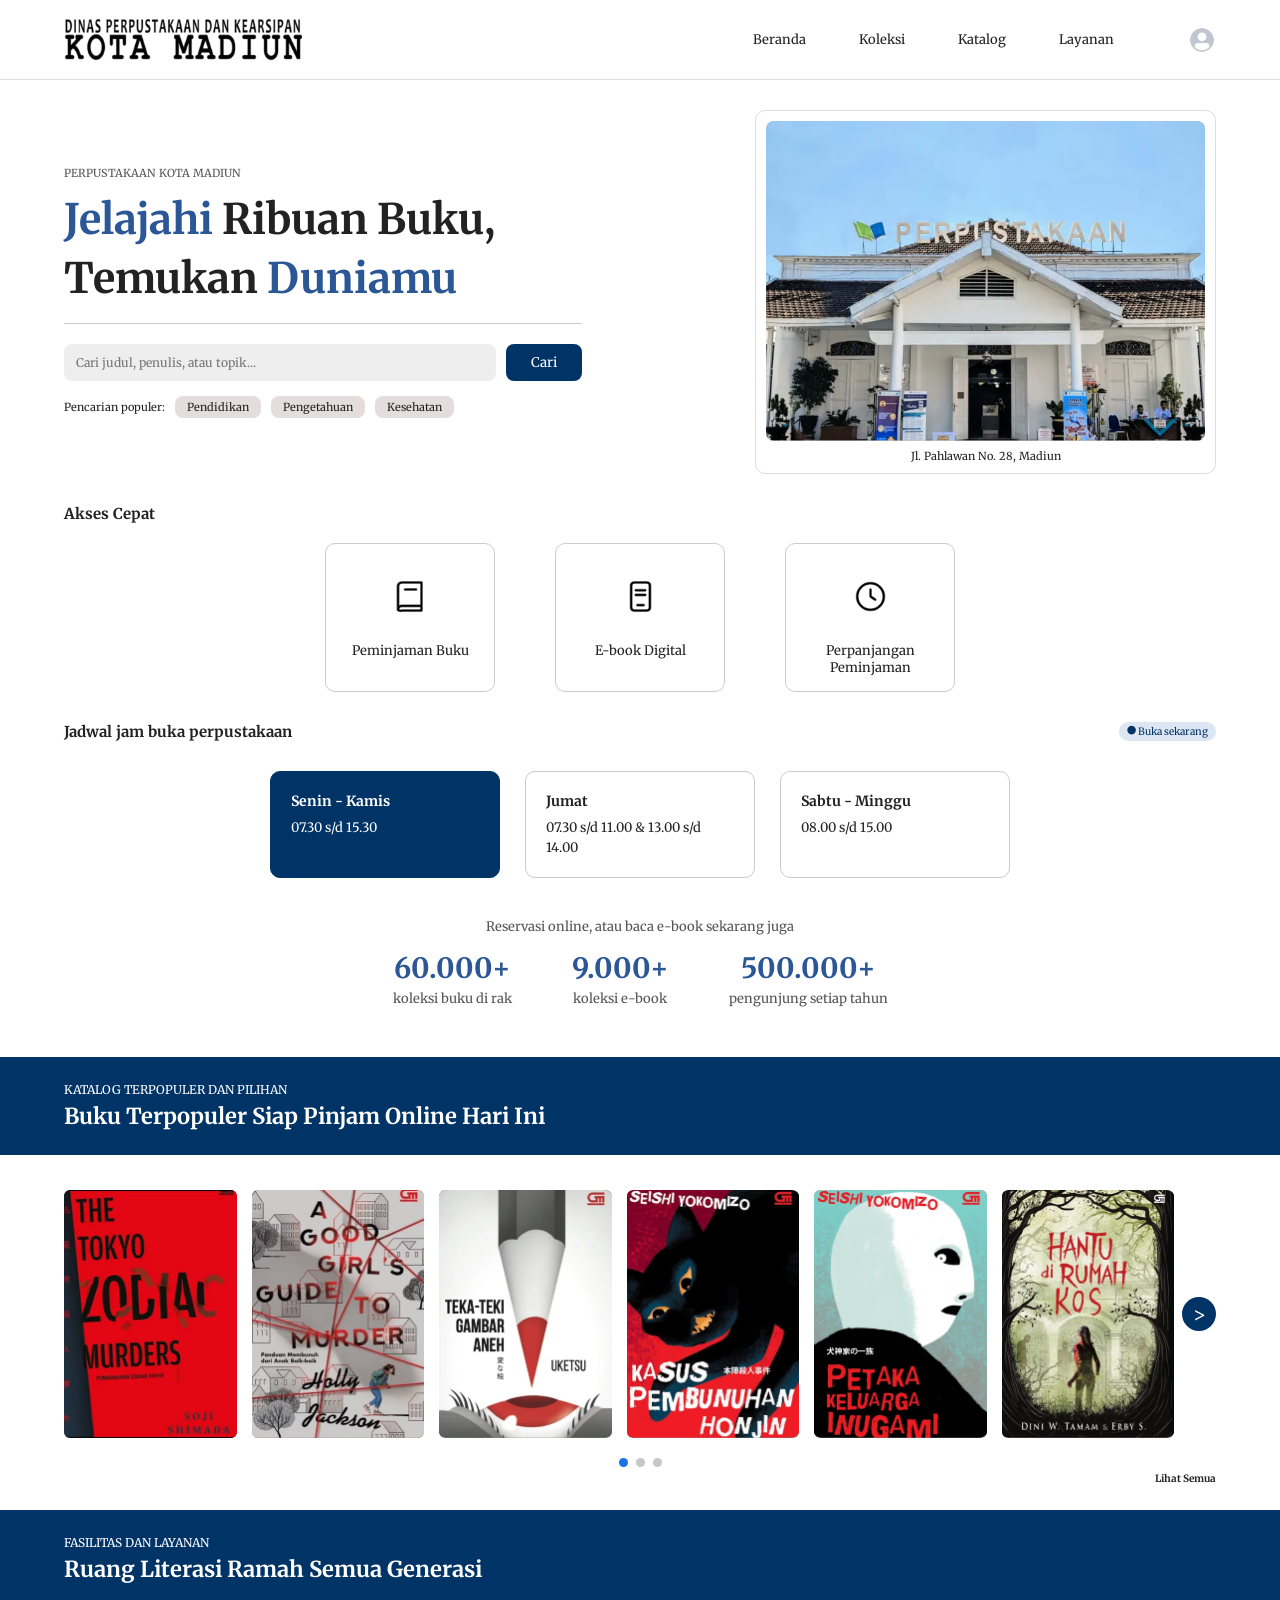
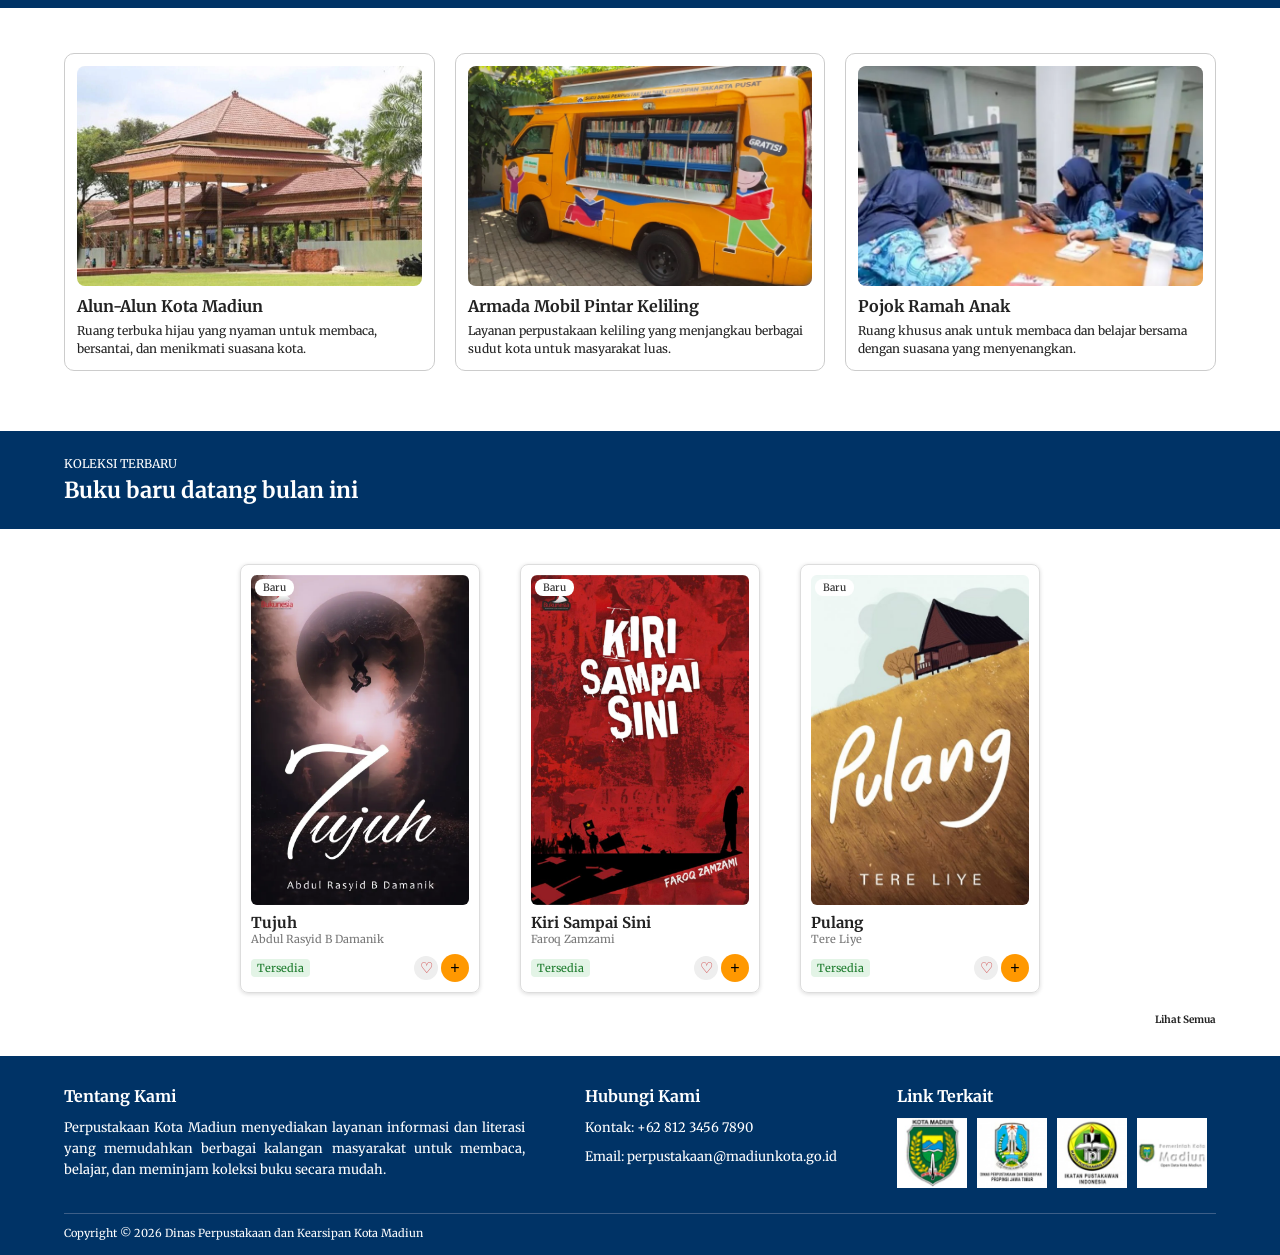
==== index.html @ a7ae64ee "besar besaran" ====
<!DOCTYPE html>
<html lang="id">
<head>
  <meta charset="UTF-8">
  <meta name="viewport" content="width=device-width, initial-scale=1.0">
  <title>Perpustakaan Kota Madiun</title>
  <link href="https://fonts.googleapis.com/css2?family=Merriweather:wght@400;700&display=swap" rel="stylesheet">
  <link rel="stylesheet" href="style.css">
  <script src="data-buku.js" defer></script>
  <script src="koleksi-store.js" defer></script>
  <script src="koleksi-ui.js" defer></script>
  <script src="beranda.js" defer></script>
</head>
<body>

  <!-- header -->
  <header class="header">
    <div class="header-isi">
      <!-- logo madiun -->
      <img src="image/logo.webp" alt="Logo Kota Madiun" class="logo">
       <!-- navigation -->
      <nav class="menu">
        <a href="#" aria-current="page">Beranda</a>
        <a href="koleksi.html">Koleksi</a>
        <a href="katalog.html">Katalog</a>
        <a href="#">Layanan</a>
      </nav>
      <a href="#" class="akun" aria-label="Profil pengguna" title="Profil pengguna">
        <img src="image/profil.webp" alt="Foto profil" class="foto-profil">
      </a>
    </div>
  </header>

  <!-- hero section -->
  <section class="hero">
    <div class="hero-kiri">
      <p class="label-kecil">PERPUSTAKAAN KOTA MADIUN</p>
      <h1>
        <span class="biru">Jelajahi</span> Ribuan Buku,<br>
        Temukan <span class="biru">Duniamu</span>
      </h1>
      <hr>

      <div class="kotak-cari">
        <input type="text" placeholder="Cari judul, penulis, atau topik...">
        <button>Cari</button>
      </div>

      <div class="populer">
        <span>Pencarian populer:</span>
        <a href="#">Pendidikan</a>
        <a href="#">Pengetahuan</a>
        <a href="#">Kesehatan</a>
      </div>
    </div>

    <div class="hero-kanan">
      <!-- foto gedung -->
      <img src="image/perpus.webp" alt="Gedung Perpustakaan">
      <p>Jl. Pahlawan No. 28, Madiun</p>
    </div>
  </section>

  <!-- menu akses cepat -->
  <section class="akses">
    <h2 class="judul-kiri">Akses Cepat</h2>
    <div class="akses-kartu">
      <a class="kartu-kecil" href="katalog.html">
        <img src="image/01-buku.webp" alt="Peminjaman Buku" class="ikon">
        <p>Peminjaman Buku</p>
      </a>
      <a class="kartu-kecil" href="katalog.html?jenis=ebook#daftar-katalog">
        <img src="image/34-ebook.webp" alt="" class="ikon">
        <p>E-book Digital</p>
      </a>
      <a class="kartu-kecil" href="perpanjangan.html">
        <img src="image/09-jam.webp" alt="" class="ikon">
        <p>Perpanjangan Peminjaman</p>
      </a>
    </div>
  </section>

  <!-- jadwal perpus -->
  <section class="jadwal">
    <div class="judul-jadwal-utama">
      <h2 class="judul-kiri">Jadwal jam buka perpustakaan</h2>
      <span class="badge-buka">● Buka sekarang</span>
    </div>

    <div class="jadwal-kartu">
      <div class="kotak-jadwal biru-tua">
        <h4>Senin - Kamis</h4>
        <p>07.30 s/d 15.30</p>
      </div>

      <div class="kotak-jadwal">
        <h4>Jumat</h4>
        <p>07.30 s/d 11.00 &amp; 13.00 s/d 14.00</p>
      </div>

      <div class="kotak-jadwal">
        <h4>Sabtu - Minggu</h4>
        <p>08.00 s/d 15.00</p>
      </div>
    </div>

    <p class="reservasi">Reservasi online, atau baca e-book sekarang juga</p>

    <div class="statistik">
      <div>
        <h3>60.000+</h3>
        <p>koleksi buku di rak</p>
      </div>
      <div>
        <h3>9.000+</h3>
        <p>koleksi e-book</p>
      </div>
      <div>
        <h3>500.000+</h3>
        <p>pengunjung setiap tahun</p>
      </div>
    </div>
  </section>

  <!-- buku populer -->
  <div class="pita">
    <small>KATALOG TERPOPULER DAN PILIHAN</small>
    <h2>Buku Terpopuler Siap Pinjam Online Hari Ini</h2>
  </div>

  <section class="populer-buku">
    <div class="carousel-populer">
      <div class="jendela-populer">
        <div class="jalur-populer" id="jalur-populer">
          <div class="halaman-populer">
            <a class="sampul-populer tautan-detail-buku" href="detail-buku.html?id=tokyo-zodiac" aria-label="Buka detail The Tokyo Zodiac Murders">
              <img src="image/cover1.webp" alt="Sampul The Tokyo Zodiac Murders">
              <span class="buka-buku">Buka</span>
            </a>
            <a class="sampul-populer tautan-detail-buku" href="detail-buku.html?id=good-girl-murder" aria-label="Buka detail A Good Girl's Guide to Murder">
              <img src="image/cover2.webp" alt="Sampul A Good Girl's Guide to Murder">
              <span class="buka-buku">Buka</span>
            </a>
            <a class="sampul-populer tautan-detail-buku" href="detail-buku.html?id=teka-teki-gambar-aneh" aria-label="Buka detail Teka-Teki Gambar Aneh">
              <img src="image/cover3.webp" alt="Sampul Teka-Teki Gambar Aneh">
              <span class="buka-buku">Buka</span>
            </a>
            <a class="sampul-populer tautan-detail-buku" href="detail-buku.html?id=kasus-honjin" aria-label="Buka detail Kasus Pembunuhan Honjin">
              <img src="image/cover4.webp" alt="Sampul Kasus Pembunuhan Honjin">
              <span class="buka-buku">Buka</span>
            </a>
            <a class="sampul-populer tautan-detail-buku" href="detail-buku.html?id=petaka-inugami" aria-label="Buka detail Petaka Keluarga Inugami">
              <img src="image/cover5.webp" alt="Sampul Petaka Keluarga Inugami">
              <span class="buka-buku">Buka</span>
            </a>
            <a class="sampul-populer tautan-detail-buku" href="detail-buku.html?id=hantu-rumah-kos" aria-label="Buka detail Hantu di Rumah Kos">
              <img src="image/cover6.webp" alt="Sampul Hantu di Rumah Kos">
              <span class="buka-buku">Buka</span>
            </a>
          </div>
        </div>
      </div>
      <button class="panah-populer" id="panah-populer" type="button" aria-label="Halaman buku populer berikutnya">&gt;</button>
    </div>

    <div class="indikator-populer" id="indikator-populer" role="group" aria-label="Halaman buku populer"></div>

    <a href="katalog.html" class="lihat-semua">Lihat Semua</a>
  </section>

  <!-- ruang fasilitas -->
  <div class="pita">
    <small>FASILITAS DAN LAYANAN</small>
    <h2>Ruang Literasi Ramah Semua Generasi</h2>
  </div>

  <section class="fasilitas">
    <div class="kartu-fasilitas">
      <img src="image/fasilitas1.webp" alt="Fasilitas 1">
      <h4>Alun-Alun Kota Madiun</h4>
      <p>Ruang terbuka hijau yang nyaman untuk membaca, bersantai, dan menikmati suasana kota.</p>
    </div>

    <div class="kartu-fasilitas">
      <img src="image/fasilitas2.webp" alt="Fasilitas 2">
      <h4>Armada Mobil Pintar Keliling</h4>
      <p>Layanan perpustakaan keliling yang menjangkau berbagai sudut kota untuk masyarakat luas.</p>
    </div>

    <div class="kartu-fasilitas">
      <img src="image/fasilitas3.webp" alt="Fasilitas 3">
      <h4>Pojok Ramah Anak</h4>
      <p>Ruang khusus anak untuk membaca dan belajar bersama dengan suasana yang menyenangkan.</p>
    </div>
  </section>

  <!-- buku baru -->
  <div class="pita">
    <small>KOLEKSI TERBARU</small>
    <h2>Buku baru datang bulan ini</h2>
  </div>

  <section class="buku-baru">
    <div class="kartu-buku" data-book-id="tujuh">
      <span class="badge-baru">Baru</span>
      <a class="tautan-detail-buku" href="detail-buku.html?id=tujuh">
        <img src="image/baru1.webp" alt="Sampul Tujuh">
        <h4>Tujuh</h4>
      </a>
      <p class="penulis">Abdul Rasyid B Damanik</p>
      <div class="bawah-kartu">
        <span class="status">Tersedia</span>
        <div>
          <button class="tombol-bulat aksi-favorit" type="button" data-aksi-favorit aria-label="Tambahkan Tujuh ke favorit" aria-pressed="false">♡</button>
          <button class="tombol-bulat oranye aksi-simpan" type="button" data-aksi-simpan aria-label="Simpan Tujuh ke koleksi">+</button>
        </div>
      </div>
    </div>

    <div class="kartu-buku" data-book-id="kiri-sampai-sini">
      <span class="badge-baru">Baru</span>
      <a class="tautan-detail-buku" href="detail-buku.html?id=kiri-sampai-sini">
        <img src="image/baru3.webp" alt="Sampul Kiri Sampai Sini">
        <h4>Kiri Sampai Sini</h4>
      </a>
      <p class="penulis">Faroq Zamzami</p>
      <div class="bawah-kartu">
        <span class="status">Tersedia</span>
        <div>
          <button class="tombol-bulat aksi-favorit" type="button" data-aksi-favorit aria-label="Tambahkan Kiri Sampai Sini ke favorit" aria-pressed="false">♡</button>
          <button class="tombol-bulat oranye aksi-simpan" type="button" data-aksi-simpan aria-label="Simpan Kiri Sampai Sini ke koleksi">+</button>
        </div>
      </div>
    </div>

    <div class="kartu-buku" data-book-id="pulang">
      <span class="badge-baru">Baru</span>
      <a class="tautan-detail-buku" href="detail-buku.html?id=pulang">
        <img src="image/baru2.webp" alt="Sampul Pulang">
        <h4>Pulang</h4>
      </a>
      <p class="penulis">Tere Liye</p>
      <div class="bawah-kartu">
        <span class="status">Tersedia</span>
        <div>
          <button class="tombol-bulat aksi-favorit" type="button" data-aksi-favorit aria-label="Tambahkan Pulang ke favorit" aria-pressed="false">♡</button>
          <button class="tombol-bulat oranye aksi-simpan" type="button" data-aksi-simpan aria-label="Simpan Pulang ke koleksi">+</button>
        </div>
      </div>
    </div>
  </section>

  <a href="#" class="lihat-semua kanan">Lihat Semua</a>

  <!-- footer -->
  <footer class="footer">
    <div class="footer-isi">
      <div class="footer-kolom lebar">
        <h4>Tentang Kami</h4>
        <p>Perpustakaan Kota Madiun menyediakan layanan informasi dan literasi yang memudahkan berbagai kalangan masyarakat untuk membaca, belajar, dan meminjam koleksi buku secara mudah.</p>
      </div>

      <div class="footer-kolom">
        <h4>Hubungi Kami</h4>
        <p>Kontak: +62 812 3456 7890</p>
        <p>Email: perpustakaan@madiunkota.go.id</p>
      </div>

      <div class="footer-kolom">
        <h4>Link Terkait</h4>
         <!-- gambar link -->
        <div class="logo-footer">
          <a href="https://www.madiunkota.go.id/" target="_blank" rel="noopener" title="Link 1">
            <img src="image/link1.webp" alt="Link 1">
          </a>
          <a href="https://disperpusip.jatimprov.go.id/" target="_blank" rel="noopener" title="Link 2">
            <img src="image/link2.webp" alt="Link 2">
          </a>
          <a href="https://perpusnas.go.id/berita/ikatan-pustakawan-indonesia-didorong-memiliki-peran-dalam-pengembangan-perpustakaan" target="_blank" rel="noopener" title="Link 3">
            <img src="image/link3.webp" alt="Link 3">
          </a>
          <a href="https://www.madiunkota.go.id/" target="_blank" rel="noopener" title="Link 4">
            <img src="image/link4.webp" alt="Link 4">
          </a>
        </div>
      </div>
    </div>

    <p class="copyright">Copyright © 2026 Dinas Perpustakaan dan Kearsipan Kota Madiun</p>
  </footer>

</body>
</html>
---- style.css ----
/* Reset dan gaya global */
* {
  margin: 0;
  padding: 0;
  box-sizing: border-box;
}

body {
  font-family: 'Merriweather', serif;
  background-color: #ffffff;
  color: #222222;
  font-size: 14px;
}

a {
  text-decoration: none;
  color: inherit;
}

img {
  display: block;
}

.biru {
  color: #2b5797;
}

/* Header dan navigasi */
.header {
  border-bottom: 1px solid #dddddd;
  padding: 15px 0;
}

.header-isi {
  width: 90%;
  max-width: 1200px;
  margin: 0 auto;
  display: flex;
  align-items: center;
}

.logo {
  height: 45px;
  flex-shrink: 0;
}

.menu {
  display: flex;
  gap: 25px;
  align-items: center;
  margin-left: auto;
  padding: 10px 24px 10px 40px;
}

.menu a {
  padding: 6px 14px;
  border-radius: 20px;
  font-size: 13px;
  transition: background-color 180ms ease, color 180ms ease;
}

.menu a:hover,
.menu a:focus-visible {
  background-color: #e8efff;
  color: #0b0b8c;
  outline: none;
}

.akun {
  width: 28px;
  height: 28px;
  margin-left: 36px;
  display: grid;
  place-items: center;
  color: #bdbdbd;
  border-radius: 50%;
  transition: color 180ms ease, background-color 180ms ease;
}

.foto-profil {
  width: 24px;
  height: 24px;
  border-radius: 50%;
}

.akun:hover,
.akun:focus-visible {
  color: #0b0b8c;
  background-color: #e8efff;
  outline: none;
}

/* Header responsif */
@media (max-width: 900px) {
  .header-isi {
    flex-wrap: wrap;
    row-gap: 12px;
  }

  .logo {
    height: 38px;
  }

  .menu {
    order: 1;
    width: 100%;
    justify-content: center;
    gap: 6px;
    margin-left: 0;
    padding: 10px 0 0;
    border-left: 0;
    border-top: 1px solid #d5e8ff;
  }

  .menu a {
    padding: 6px 10px;
  }

  .akun {
    margin-left: auto;
  }
}

/* Hero dan pencarian */
.hero {
  width: 90%;
  max-width: 1200px;
  margin: 30px auto;
  display: flex;
  justify-content: space-between;
  align-items: center;
}

.hero-kiri {
  width: 45%;
}

.label-kecil {
  font-size: 11px;
  color: #555555;
  margin-bottom: 10px;
}

.hero-kiri h1 {
  font-size: 42px;
  line-height: 1.4;
  margin-bottom: 15px;
}

.hero-kiri hr {
  border: none;
  border-top: 1px solid #cccccc;
  margin-bottom: 20px;
}

/* Form pencarian */
.kotak-cari {
  display: flex;
  gap: 10px;
  margin-bottom: 15px;
}

.kotak-cari input {
  flex: 1;
  padding: 10px 12px;
  border: none;
  background-color: #eeeeee;
  border-radius: 8px;
  font-family: 'Merriweather', serif;
  font-size: 12px;
}

.kotak-cari button {
  padding: 10px 25px;
  background-color: #003366;
  color: white;
  border: none;
  border-radius: 8px;
  cursor: pointer;
  font-family: 'Merriweather', serif;
  transition: background-color 180ms ease, transform 180ms ease, box-shadow 180ms ease;
}

.kotak-cari button:hover,
.kotak-cari button:focus-visible {
  background-color: #2b5797;
  box-shadow: 0 4px 10px rgba(0, 51, 102, 0.25);
  transform: translateY(-2px);
}

.kotak-cari button:focus-visible {
  outline: 2px solid #2b5797;
  outline-offset: 2px;
}

/* Tautan pencarian populer */
.populer {
  font-size: 11px;
  display: flex;
  gap: 10px;
  align-items: center;
}

.populer a {
  background-color: #e3dddd;
  padding: 4px 12px;
  border-radius: 8px;
}

.hero-kanan {
  width: 40%;
  border: 1px solid #dddddd;
  border-radius: 10px;
  padding: 10px;
  text-align: center;
}

.hero-kanan img {
  width: 100%;
  height: 320px;
  object-fit: cover;
  border-radius: 8px;
  background-color: #cccccc;
}

.hero-kanan p {
  font-size: 11px;
  margin-top: 8px;
}

/* Akses cepat */
.akses {
  width: 90%;
  max-width: 1200px;
  margin: 0 auto 30px;
}

.judul-kiri {
  font-size: 15px;
  margin-bottom: 20px;
}

.akses-kartu {
  display: flex;
  justify-content: center;
  gap: 60px;
}

.kartu-kecil {
  position: relative;
  width: 170px;
  min-height: 130px;
  border: 1px solid #cccccc;
  border-radius: 10px;
  text-align: center;
  padding: 15px 10px;
  transition: background-color 180ms ease, color 180ms ease, transform 180ms ease, box-shadow 180ms ease;
}

a.kartu-kecil {
  display: block;
  color: inherit;
  text-decoration: none;
}

.kartu-kecil:hover {
  z-index: 1;
  background-color: #003366;
  color: #ffffff;
  transform: scale(1.04);
  box-shadow: 0 8px 18px rgba(0, 51, 102, 0.22);
}

.kartu-kecil:focus-visible {
  outline: 2px solid #2b5797;
  outline-offset: 3px;
}

.kartu-kecil:hover img {
  filter: brightness(0) invert(1);
}

.kartu-kecil .ikon {
  margin-bottom: 8px;
}

.kartu-kecil img {
  width: 75px;
  height: px;
  object-fit: contain;
  margin: 0 auto;
}

.kartu-kecil p {
  font-size: 13px;
}

/* Jadwal dan statistik */
.jadwal {
  width: 90%;
  max-width: 1200px;
  margin: 0 auto 50px;
}

.jadwal-kartu {
  display: flex;
  justify-content: center;
  gap: 25px;
  margin-top: 30px;
}

.kotak-jadwal {
  width: 230px;
  border: 1px solid #cccccc;
  border-radius: 10px;
  padding: 20px;
}

.kotak-jadwal h4 {
  font-size: 14px;
  margin-bottom: 8px;
}

.kotak-jadwal p {
  font-size: 13px;
  line-height: 1.5;
}

.kotak-jadwal.biru-tua {
  background-color: #003366;
  color: white;
  border-color: #003366;
}

.judul-jadwal-utama {
  display: flex;
  align-items: center;
  gap: 6px;
  margin-bottom: 8px;
}

.judul-jadwal-utama .judul-kiri {
  flex: 1 1 auto;
  margin-bottom: 0;
}

.judul-jadwal-utama .badge-buka {
  flex: 0 0 auto;
}

.badge-buka {
  background-color: #dde6f3;
  color: #003366;
  font-size: 10px;
  padding: 3px 8px;
  border-radius: 10px;
}

.reservasi {
  text-align: center;
  color: #555555;
  margin-top: 40px;
  margin-bottom: 15px;
  font-size: 13px;
}

.statistik {
  display: flex;
  justify-content: center;
  gap: 60px;
  text-align: center;
}

.statistik h3 {
  color: #2b5797;
  font-size: 28px;
}

.statistik p {
  font-size: 13px;
  color: #555555;
  margin-top: 4px;
}

/* Pita judul section */
.pita {
  background-color: #003366;
  color: white;
  padding: 25px 0 25px 5%;
}

.pita small {
  font-size: 12px;
  display: block;
  margin-bottom: 5px;
}

.pita h2 {
  font-size: 22px;
}

/* Buku terpopuler */
.populer-buku {
  width: 90%;
  max-width: 1200px;
  margin: 0 auto;
  padding: 35px 0 25px;
}

.baris-buku {
  display: flex;
  justify-content: center;
  align-items: center;
  gap: 15px;
}

.sampul-populer {
  position: relative;
  display: block;
  flex: 0 0 160px;
  width: 160px;
  aspect-ratio: 160 / 230;
  overflow: hidden;
  border-radius: 6px;
  background-color: #999999;
  transition: transform 180ms ease, box-shadow 180ms ease;
}

.sampul-populer img {
  width: 100%;
  height: 100%;
  object-fit: cover;
  background-color: #999999;
}

.sampul-populer::after {
  position: absolute;
  inset: 0;
  background-color: rgba(0, 51, 102, 0.58);
  content: "";
  opacity: 0;
  transition: opacity 180ms ease;
}

.buka-buku {
  position: absolute;
  top: 50%;
  left: 50%;
  z-index: 1;
  color: #ffffff;
  background-color: rgba(0, 51, 102, 0.92);
  font-size: 13px;
  font-weight: bold;
  opacity: 0;
  padding: 7px 12px;
  pointer-events: none;
  border-radius: 20px;
  transform: translate(-50%, -50%);
  transition: opacity 180ms ease;
}

.sampul-populer:hover {
  z-index: 1;
  box-shadow: 0 10px 24px rgba(0, 0, 0, 0.3);
  transform: translateY(-4px);
}

.sampul-populer:focus-visible,
.tautan-detail-buku:focus-visible {
  outline: 2px solid #2b5797;
  outline-offset: 3px;
}

.tautan-detail-buku {
  display: block;
  color: inherit;
  text-decoration: none;
}

.sampul-populer:hover::after,
.sampul-populer:hover .buka-buku {
  opacity: 1;
}

.panah {
  font-size: 24px;
  margin-left: 10px;
}

.titik {
  display: flex;
  justify-content: center;
  gap: 8px;
  margin-top: 20px;
}

.titik span {
  width: 8px;
  height: 8px;
  border-radius: 50%;
  background-color: #cccccc;
}

.titik span.aktif {
  background-color: #1a73e8;
}

.lihat-semua {
  display: block;
  text-align: right;
  font-size: 10px;
  font-weight: bold;
  margin-top: 5px;
  margin-right: 0;
}

.lihat-semua.kanan {
  width: 90%;
  max-width: 1200px;
  margin: 0 auto 30px;
  padding-right: 0;
}

/* Fasilitas */
.fasilitas {
  width: 90%;
  max-width: 1200px;
  margin: 0 auto;
  padding: 45px 0 60px;
  display: flex;
  justify-content: center;
  gap: 20px;
}

.kartu-fasilitas {
  flex: 1;
  max-width: 450px;
  border: 1px solid #cccccc;
  border-radius: 10px;
  padding: 12px;
}

.kartu-fasilitas img {
  width: 100%;
  height: 220px;
  object-fit: cover;
  border-radius: 8px;
  background-color: #cccccc;
  margin-bottom: 10px;
}

.kartu-fasilitas h4 {
  font-size: 16px;
  margin-bottom: 6px;
}

.kartu-fasilitas p {
  font-size: 12px;
  line-height: 1.5;
}

/* Buku terbaru */
.buku-baru {
  width: 90%;
  max-width: 1200px;
  margin: 0 auto;
  padding: 35px 0 20px;
  display: flex;
  justify-content: center;
  gap: 40px;
}

.kartu-buku {
  position: relative;
  width: 240px;
  border: 1px solid #dddddd;
  border-radius: 8px;
  padding: 10px;
  box-shadow: 0 1px 4px rgba(0, 0, 0, 0.15);
}

.badge-baru {
  position: absolute;
  top: 14px;
  left: 14px;
  background-color: white;
  font-size: 10px;
  padding: 2px 8px;
  border-radius: 8px;
  z-index: 1;
}

.kartu-buku img {
  width: 100%;
  height: 330px;
  object-fit: cover;
  border-radius: 6px;
  background-color: #999999;
  margin-bottom: 8px;
}

.kartu-buku h4 {
  font-size: 15px;
}

.penulis {
  font-size: 11px;
  color: #777777;
  margin-bottom: 8px;
}

.bawah-kartu {
  display: flex;
  justify-content: space-between;
  align-items: center;
}

.status {
  font-size: 11px;
  color: #1b7a2b;
  background-color: #e3f4e6;
  padding: 2px 6px;
  border-radius: 4px;
}

.tombol-bulat {
  width: 24px;
  height: 24px;
  border-radius: 50%;
  border: none;
  background-color: #eeeeee;
  color: #cc3333;
  cursor: pointer;
  font-size: 11px;
}

.tombol-bulat.oranye {
  background-color: #ff9800;
  color: black;
  font-size: 16px;
  width: 28px;
  height: 28px;
}

/* Footer */
.footer {
  background-color: #003366;
  color: white;
  padding: 30px 0 15px;
}

.footer-isi {
  width: 90%;
  max-width: 1200px;
  margin: 0 auto;
  display: flex;
  gap: 60px;
}

.footer-kolom h4 {
  font-size: 16px;
  margin-bottom: 12px;
}

.footer-kolom p {
  font-size: 13px;
  line-height: 1.6;
  margin-bottom: 8px;
}

.footer-kolom.lebar {
  width: 40%;
  text-align: justify;
}

.logo-footer {
  display: flex;
  gap: 10px;
}

.logo-footer img {
  width: 70px;
  height: 70px;
  background-color: white;
  object-fit: contain;
}

.copyright {
  width: 90%;
  max-width: 1200px;
  margin: 25px auto 0;
  padding-top: 12px;
  border-top: 1px solid #3d5f88;
  font-size: 11px;
}

/* Tata letak tablet */
@media (max-width: 900px) {
  .hero-kiri h1 {
    font-size: 34px;
  }

  .akses-kartu {
    gap: 20px;
  }

  .jadwal-kartu,
  .statistik {
    gap: 16px;
  }

  .baris-buku {
    gap: 12px;
    justify-content: flex-start;
    overflow-x: auto;
  }

  .sampul-populer {
    flex: 0 0 clamp(100px, 15vw, 140px);
    width: clamp(100px, 15vw, 140px);
    aspect-ratio: 160 / 230;
  }

  .fasilitas {
    gap: 14px;
  }

  .buku-baru {
    gap: 20px;
  }

  .footer-isi {
    gap: 30px;
    flex-wrap: wrap;
  }

  .footer-kolom {
    min-width: 0;
    flex: 1 1 220px;
  }

  .footer-kolom.lebar {
    width: auto;
    flex-basis: 100%;
  }

  .footer-kolom p {
    overflow-wrap: anywhere;
  }

  .logo-footer {
    flex-wrap: wrap;
  }
}

/* Geser carousel buku */
@media (max-width: 1100px) {
  .baris-buku {
    justify-content: flex-start;
    overflow-x: auto;
  }

  .sampul-populer {
    flex: 0 0 clamp(100px, 13vw, 140px);
    width: clamp(100px, 13vw, 140px);
  }
}

/* Tata letak mobile */
@media (max-width: 600px) {
  /* Hero */
  .hero {
    flex-direction: column;
    align-items: stretch;
    gap: 24px;
    margin: 24px auto 30px;
  }

  .hero-kiri,
  .hero-kanan {
    width: 100%;
  }

  .hero-kiri h1 {
    font-size: clamp(28px, 8vw, 36px);
    line-height: 1.25;
  }

  .hero-kiri h1 br {
    display: none;
  }

  .populer {
    flex-wrap: wrap;
    gap: 8px;
  }

  .hero-kanan img {
    height: auto;
    aspect-ratio: 4 / 3;
  }

  /* Akses cepat */
  .akses-kartu {
    display: grid;
    grid-template-columns: repeat(3, minmax(0, 1fr));
    gap: 10px;
  }

  .kartu-kecil {
    width: auto;
    min-height: 125px;
    padding: 12px 6px;
  }

  .kartu-kecil img {
    width: 60px;
    height: 60px;
  }

  .kartu-kecil p {
    font-size: 11px;
    line-height: 1.4;
  }

  /* Jadwal */
  .jadwal-kartu {
    display: grid;
    grid-template-columns: minmax(0, 1fr);
    gap: 28px;
    margin-top: 28px;
  }

  .kotak-jadwal {
    width: 100%;
  }

  .judul-jadwal-utama .judul-kiri {
    font-size: clamp(12px, 3.8vw, 15px);
  }

  .reservasi {
    line-height: 1.5;
  }

  .statistik {
    display: grid;
    grid-template-columns: repeat(3, minmax(0, 1fr));
    gap: 10px;
  }

  .statistik h3 {
    font-size: clamp(16px, 5vw, 22px);
  }

  .statistik p {
    font-size: 10px;
    line-height: 1.4;
  }

  /* Pita judul section */
  .pita {
    padding: 22px 5%;
  }

  .pita h2 {
    font-size: 19px;
    line-height: 1.4;
  }

  /* Buku terpopuler */
  .baris-buku {
    justify-content: flex-start;
    overflow-x: auto;
    padding-bottom: 8px;
    scroll-snap-type: x mandatory;
  }

  .sampul-populer {
    flex: 0 0 42%;
    width: 42%;
    aspect-ratio: 160 / 230;
    scroll-snap-align: start;
  }

  .baris-buku .panah {
    display: none;
  }

  /* Fasilitas */
  .fasilitas {
    flex-direction: column;
    gap: 16px;
    padding: 30px 0 40px;
  }

  .kartu-fasilitas {
    max-width: none;
  }

  .kartu-fasilitas img {
    height: auto;
    aspect-ratio: 16 / 10;
  }

  /* Buku terbaru */
  .buku-baru {
    display: grid;
    grid-template-columns: repeat(2, minmax(0, 1fr));
    gap: 12px;
    padding: 28px 0 18px;
  }

  .kartu-buku {
    width: auto;
    min-width: 0;
    padding: 8px;
  }

  .kartu-buku img {
    height: auto;
    aspect-ratio: 2 / 3;
  }

  .kartu-buku h4 {
    font-size: 13px;
    line-height: 1.4;
  }

  .bawah-kartu {
    gap: 4px;
  }

  .tombol-bulat {
    width: 22px;
    height: 22px;
  }

  .tombol-bulat.oranye {
    width: 24px;
    height: 24px;
  }

  /* Footer */
  .footer-isi {
    flex-direction: column;
    flex-wrap: nowrap;
    gap: 24px;
  }

  .footer-kolom {
    flex: 0 1 auto;
  }

  .footer-kolom.lebar {
    width: 100%;
    flex-basis: auto;
  }

  .footer-kolom p {
    overflow-wrap: anywhere;
  }

  .logo-footer {
    flex-wrap: wrap;
  }

  .logo-footer img {
    width: 60px;
    height: 60px;
  }

  .copyright {
    line-height: 1.5;
  }
}

/* Halaman katalog */
.halaman-katalog .menu a[aria-current="page"] {
  background-color: #003366;
  color: #ffffff;
}

.katalog-hero,
.katalog-pencarian,
.katalog-daftar {
  width: 90%;
  max-width: 1200px;
  margin-right: auto;
  margin-left: auto;
}

.katalog-hero {
  display: grid;
  grid-template-columns: 1.05fr 0.95fr;
  align-items: center;
  gap: 35px;
  margin-top: 32px;
  margin-bottom: 42px;
}

.katalog-pengantar {
  min-width: 0;
}

.katalog-pengantar .label-kecil {
  margin-bottom: 7px;
}

.katalog-pengantar h1 {
  color: #003366;
  font-size: clamp(28px, 3vw, 38px);
  line-height: 1.2;
  margin-bottom: 10px;
}

.katalog-deskripsi {
  max-width: 520px;
  line-height: 1.6;
}

.katalog-statistik {
  display: flex;
  justify-content: flex-start;
  gap: 28px;
  margin-top: 28px;
  text-align: left;
}

.katalog-statistik h2 {
  color: #003366;
  font-size: 23px;
}

.katalog-statistik p {
  color: #555555;
  font-size: 11px;
  line-height: 1.4;
  margin-top: 3px;
}

.katalog-visual {
  position: relative;
  width: 100%;
  height: 260px;
}

.sampul-katalog {
  position: absolute;
  top: 20px;
  width: 34%;
  height: 220px;
  border-radius: 8px;
  object-fit: cover;
  box-shadow: 0 10px 24px rgba(0, 0, 0, 0.2);
}

.sampul-katalog-kiri {
  left: 8%;
  transform: rotate(-17deg);
}

.sampul-katalog-tengah {
  top: 0;
  left: 33%;
  z-index: 1;
  transform: rotate(2deg);
}

.sampul-katalog-kanan {
  right: 7%;
  transform: rotate(17deg);
}

.katalog-pencarian {
  margin-bottom: 42px;
}

.katalog-pencarian h2 {
  font-size: 19px;
  margin-bottom: 14px;
}

.katalog-form-cari {
  display: flex;
  width: min(100%, 780px);
  gap: 12px;
  margin-bottom: 14px;
}

.katalog-form-cari input {
  flex: 1;
  min-width: 0;
  padding: 11px 14px;
  border: 1px solid #eeeeee;
  border-radius: 8px;
  background-color: #f2f2f2;
  font-family: 'Merriweather', serif;
  font-size: 12px;
}

.katalog-form-cari button {
  padding: 10px 28px;
  border: 0;
  border-radius: 8px;
  background-color: #003366;
  color: #ffffff;
  cursor: pointer;
  font-family: 'Merriweather', serif;
  transition: background-color 180ms ease, transform 180ms ease, box-shadow 180ms ease;
}

.katalog-form-cari button:hover,
.katalog-form-cari button:focus-visible {
  background-color: #2b5797;
  box-shadow: 0 4px 10px rgba(0, 51, 102, 0.25);
  transform: translateY(-2px);
}

.katalog-form-cari button:focus-visible {
  outline: 2px solid #2b5797;
  outline-offset: 2px;
}

.katalog-rekomendasi {
  display: flex;
  flex-wrap: wrap;
  align-items: center;
  gap: 8px;
  font-size: 10px;
}

.katalog-rekomendasi button {
  padding: 5px 10px;
  border: 0;
  border-radius: 4px;
  background-color: #f1f1f1;
  cursor: pointer;
  font-family: inherit;
  font-size: 10px;
  transition: background-color 180ms ease, color 180ms ease;
}

.katalog-rekomendasi button:hover,
.katalog-rekomendasi button:focus-visible {
  background-color: #003366;
  color: #ffffff;
}

.katalog-tabs {
  display: flex;
  gap: 8px;
  border-bottom: 1px solid #dddddd;
}

.katalog-tabs button {
  padding: 9px 14px;
  border: 0;
  border-radius: 7px 7px 0 0;
  background: transparent;
  cursor: pointer;
  font-family: inherit;
  font-size: 13px;
}

.katalog-tabs button.aktif,
.katalog-tabs button:hover,
.katalog-tabs button:focus-visible {
  background-color: #003366;
  color: #ffffff;
}

.katalog-filter {
  display: grid;
  grid-template-columns: repeat(3, minmax(0, 1fr));
  gap: 24px;
  margin-top: 22px;
  padding: 18px 28px;
  border-radius: 8px;
  background-color: #003366;
  color: #ffffff;
}

.katalog-filter label {
  display: grid;
  gap: 8px;
  font-size: 12px;
  font-weight: bold;
}

.katalog-filter select {
  width: 100%;
  min-width: 0;
  padding: 8px 10px;
  border: 0;
  border-radius: 6px;
  background-color: #ffffff;
  color: #222222;
  font-family: inherit;
  font-size: 12px;
}

.katalog-jumlah {
  margin: 20px 0;
  font-size: 12px;
  font-weight: bold;
}

.katalog-grid {
  display: grid;
  grid-template-columns: repeat(6, minmax(0, 1fr));
  justify-items: center;
  gap: 26px 18px;
}

.katalog-grid .item-katalog {
  width: 100%;
  max-width: 190px;
  min-width: 0;
}

.katalog-grid .item-katalog img {
  height: auto;
  aspect-ratio: 3 / 4;
}

.katalog-grid .item-katalog h3 {
  font-size: 12px;
  line-height: 1.4;
  margin-bottom: 4px;
}

.katalog-grid .item-katalog[hidden] {
  display: none;
}

.katalog-kosong {
  padding: 30px 0;
  color: #555555;
  text-align: center;
}

.katalog-paginasi {
  display: flex;
  justify-content: center;
  align-items: center;
  gap: 14px;
  margin: 48px 0 80px;
}

.katalog-paginasi button {
  padding: 8px 14px;
  border: 1px solid #cccccc;
  border-radius: 20px;
  background-color: #ffffff;
  font-family: inherit;
  font-size: 12px;
}

.katalog-paginasi button:disabled {
  background-color: #eeeeee;
  color: #777777;
}

.sr-only {
  position: absolute;
  width: 1px;
  height: 1px;
  overflow: hidden;
  clip: rect(0, 0, 0, 0);
  white-space: nowrap;
  clip-path: inset(50%);
}

@media (max-width: 1100px) {
  .katalog-grid {
    grid-template-columns: repeat(4, minmax(0, 1fr));
  }

  .katalog-grid .item-katalog {
    max-width: 210px;
  }
}

@media (max-width: 900px) {
  .katalog-hero {
    gap: 20px;
  }

  .katalog-statistik {
    gap: 16px;
  }

  .katalog-statistik h2 {
    font-size: 20px;
  }

  .katalog-visual {
    height: 220px;
  }

  .sampul-katalog {
    height: 190px;
  }

  .katalog-grid {
    grid-template-columns: repeat(3, minmax(0, 1fr));
    gap: 26px 18px;
  }

  .katalog-grid .item-katalog {
    max-width: 240px;
  }
}

@media (max-width: 600px) {
  .katalog-hero {
    display: flex;
    flex-direction: column;
    align-items: stretch;
    gap: 18px;
    margin-top: 24px;
    margin-bottom: 32px;
  }

  .katalog-pengantar h1 {
    font-size: 28px;
  }

  .katalog-statistik {
    justify-content: space-between;
    gap: 8px;
    margin-top: 20px;
  }

  .katalog-statistik h2 {
    font-size: clamp(16px, 5vw, 20px);
  }

  .katalog-statistik p {
    font-size: 9px;
  }

  .katalog-visual {
    width: min(100%, 340px);
    height: 190px;
    align-self: center;
  }

  .sampul-katalog {
    top: 16px;
    width: 32%;
    height: 160px;
  }

  .katalog-pencarian {
    margin-bottom: 32px;
  }

  .katalog-form-cari {
    gap: 8px;
  }

  .katalog-form-cari button {
    padding-right: 18px;
    padding-left: 18px;
  }

  .katalog-filter {
    grid-template-columns: minmax(0, 1fr);
    gap: 12px;
    padding: 16px;
  }

  .katalog-grid {
    grid-template-columns: repeat(2, minmax(0, 1fr));
    gap: 16px 12px;
  }

  .katalog-grid .item-katalog {
    max-width: none;
    padding: 8px;
  }

  .katalog-grid .item-katalog h3 {
    font-size: 12px;
  }

  .katalog-grid .item-katalog .penulis {
    font-size: 10px;
  }

  .katalog-grid .item-katalog .bawah-kartu {
    gap: 4px;
  }

  .katalog-paginasi {
    gap: 8px;
    margin: 32px 0 48px;
  }

  .katalog-paginasi button {
    padding: 8px 10px;
    font-size: 10px;
  }
}

/* Halaman koleksi */
.halaman-koleksi .menu a[aria-current="page"] {
  background-color: #003366;
  color: #ffffff;
}

.konten-koleksi {
  width: 90%;
  max-width: 1200px;
  margin: 34px auto 70px;
}

.konten-koleksi > h1 {
  margin-bottom: 24px;
  color: #003366;
  font-size: clamp(26px, 3vw, 34px);
}

.menu-koleksi {
  display: grid;
  grid-template-columns: repeat(3, minmax(0, 1fr));
  gap: 18px;
  margin-bottom: 44px;
}

.kotak-menu {
  display: flex;
  min-height: 132px;
  flex-direction: column;
  justify-content: center;
  align-items: center;
  gap: 10px;
  border: 1px solid #dddddd;
  border-radius: 12px;
  background-color: #ffffff;
  color: #003366;
  font-size: 14px;
  transition: background-color 180ms ease, color 180ms ease, transform 180ms ease, box-shadow 180ms ease;
}

.kotak-menu:hover,
.kotak-menu:focus-visible {
  background-color: #003366;
  color: #ffffff;
  outline: none;
  transform: translateY(-3px);
  box-shadow: 0 8px 18px rgba(0, 51, 102, 0.2);
}

.ikon-koleksi {
  display: grid;
  width: 58px;
  height: 58px;
  place-items: center;
  border-radius: 50%;
  background-color: #e8efff;
  color: #2b5797;
  font-size: 30px;
  transition: background-color 180ms ease, color 180ms ease;
}

.kotak-menu:hover .ikon-koleksi,
.kotak-menu:focus-visible .ikon-koleksi {
  background-color: #ffffff;
  color: #003366;
}

.koleksi-section {
  margin-top: 40px;
  scroll-margin-top: 24px;
}

.koleksi-section h2 {
  margin-bottom: 16px;
  color: #003366;
  font-size: 20px;
}

.halaman-koleksi .baris-buku {
  display: grid;
  grid-template-columns: repeat(5, minmax(0, 1fr));
  justify-content: initial;
  align-items: stretch;
  gap: 18px;
  overflow: visible;
}

.halaman-koleksi .buku {
  min-width: 0;
  padding: 9px;
  border: 1px solid #dddddd;
  border-radius: 8px;
  background-color: #ffffff;
  box-shadow: 0 1px 5px rgba(0, 0, 0, 0.12);
  transition: transform 180ms ease, box-shadow 180ms ease;
}

.halaman-koleksi .buku:hover {
  transform: translateY(-3px);
  box-shadow: 0 7px 16px rgba(0, 51, 102, 0.16);
}

.halaman-koleksi .buku img {
  width: 100%;
  height: auto;
  aspect-ratio: 3 / 4;
  margin-bottom: 9px;
  border-radius: 5px;
  object-fit: cover;
}

.halaman-koleksi .buku h3 {
  margin-bottom: 5px;
  font-size: 13px;
  line-height: 1.4;
}

.halaman-koleksi .buku p {
  color: #777777;
  font-size: 11px;
  line-height: 1.4;
  overflow-wrap: anywhere;
}

.halaman-koleksi .lihat-semua {
  margin-top: 12px;
  color: #003366;
  font-size: 11px;
}

.halaman-koleksi .lihat-semua:hover,
.halaman-koleksi .lihat-semua:focus-visible {
  text-decoration: underline;
}

@media (max-width: 900px) {
  .menu-koleksi {
    gap: 12px;
  }

  .halaman-koleksi .baris-buku {
    grid-template-columns: repeat(3, minmax(0, 1fr));
    overflow: visible;
  }
}

@media (max-width: 600px) {
  .konten-koleksi {
    margin-top: 26px;
    margin-bottom: 48px;
  }

  .konten-koleksi > h1 {
    font-size: 27px;
  }

  .menu-koleksi {
    gap: 8px;
    margin-bottom: 34px;
  }

  .kotak-menu {
    min-height: 100px;
    gap: 7px;
    border-radius: 10px;
    font-size: 11px;
  }

  .ikon-koleksi {
    width: 46px;
    height: 46px;
    font-size: 25px;
  }

  .koleksi-section {
    margin-top: 32px;
  }

  .koleksi-section h2 {
    font-size: 18px;
  }

  .halaman-koleksi .baris-buku {
    grid-template-columns: repeat(2, minmax(0, 1fr));
    gap: 12px;
  }

  .halaman-koleksi .buku {
    padding: 7px;
  }

  .halaman-koleksi .buku h3 {
    font-size: 12px;
  }

  .halaman-koleksi .buku p {
    font-size: 10px;
  }
}

/* Halaman detail buku */
.detail-buku-main {
  width: 90%;
  max-width: 1200px;
  min-height: 390px;
  margin: 70px auto 90px;
}

.detail-buku {
  display: grid;
  grid-template-columns: 210px minmax(0, 1fr);
  align-items: start;
  gap: 36px;
}

.detail-buku[hidden],
.detail-buku-kosong[hidden] {
  display: none;
}

.detail-buku-kiri {
  min-width: 0;
}

.detail-buku-sampul {
  display: block;
  width: 100%;
  aspect-ratio: 3 / 4;
  border-radius: 7px;
  object-fit: cover;
  box-shadow: 0 2px 6px rgba(0, 0, 0, 0.2);
}

.detail-buku-aksi {
  display: grid;
  gap: 10px;
  margin-top: 12px;
}

.tombol-detail {
  width: 100%;
  padding: 9px 12px;
  border: 1px solid #003366;
  border-radius: 7px;
  background-color: #ffffff;
  color: #003366;
  cursor: pointer;
  font-family: inherit;
  font-size: 12px;
  text-align: center;
  transition: background-color 180ms ease, color 180ms ease, box-shadow 180ms ease;
}

.tombol-detail.utama,
.tombol-detail:hover,
.tombol-detail:focus-visible {
  background-color: #003366;
  color: #ffffff;
}

.tombol-detail:hover,
.tombol-detail:focus-visible {
  box-shadow: 0 4px 10px rgba(0, 51, 102, 0.2);
  outline: none;
}

.detail-buku-info {
  min-width: 0;
}

.detail-buku-info h1 {
  margin-bottom: 10px;
  color: #111111;
  font-size: 23px;
  line-height: 1.35;
}

.detail-buku-meta {
  margin-bottom: 12px;
  font-size: 13px;
  line-height: 1.5;
}

.detail-buku-tag {
  display: flex;
  flex-wrap: wrap;
  gap: 8px;
}

.detail-buku-tag span {
  padding: 3px 9px;
  border: 1px solid #555555;
  border-radius: 14px;
  font-size: 10px;
}

.detail-buku-sinopsis {
  margin-top: 20px;
}

.detail-buku-sinopsis h2 {
  margin-bottom: 8px;
  font-size: 16px;
}

.detail-buku-sinopsis p {
  max-width: 760px;
  font-size: 12px;
  line-height: 1.55;
}

.detail-buku-kosong {
  padding: 70px 0;
  text-align: center;
}

.detail-buku-kosong h1 {
  margin-bottom: 10px;
  color: #003366;
  font-size: 26px;
}

.detail-buku-kosong p {
  margin-bottom: 16px;
}

.detail-buku-kosong a {
  color: #003366;
  font-weight: bold;
  text-decoration: underline;
}

@media (max-width: 900px) {
  .detail-buku-main {
    margin-top: 50px;
  }

  .detail-buku {
    grid-template-columns: 190px minmax(0, 1fr);
    gap: 24px;
  }
}

@media (max-width: 600px) {
  .detail-buku-main {
    min-height: 0;
    margin-top: 30px;
    margin-bottom: 48px;
  }

  .detail-buku {
    grid-template-columns: minmax(0, 1fr);
    gap: 22px;
  }

  .detail-buku-kiri {
    width: min(100%, 190px);
    margin: 0 auto;
  }

  .detail-buku-info h1 {
    font-size: 20px;
  }

  .detail-buku-sinopsis p {
    font-size: 12px;
  }
}

/* Halaman reservasi */
.halaman-reservasi {
  min-height: 100vh;
  display: flex;
  flex-direction: column;
}

.halaman-reservasi .footer {
  margin-top: auto;
}

.reservasi-main {
  width: 90%;
  max-width: 1100px;
  flex: 1;
  margin: 48px auto 72px;
}

.reservasi-main > h1 {
  margin-bottom: 8px;
  color: #003366;
  font-size: 26px;
}

.reservasi-pengantar {
  color: #555555;
  line-height: 1.6;
}

.reservasi-stepper {
  width: min(100%, 520px);
  display: flex;
  align-items: center;
  gap: 12px;
  margin: 30px auto;
  list-style: none;
}

.reservasi-stepper[hidden] {
  display: none;
}

.reservasi-stepper li:not(.reservasi-stepper-garis) {
  display: flex;
  flex: 0 0 auto;
  align-items: center;
  gap: 9px;
  color: #777777;
  font-size: 12px;
}

.reservasi-stepper li > span:first-child {
  width: 28px;
  height: 28px;
  display: grid;
  flex: 0 0 28px;
  place-items: center;
  border: 1px solid #aeb8c5;
  border-radius: 50%;
  color: #687382;
  font-weight: 700;
}

.reservasi-stepper li.aktif,
.reservasi-stepper li.selesai {
  color: #003366;
  font-weight: 700;
}

.reservasi-stepper li.aktif > span:first-child,
.reservasi-stepper li.selesai > span:first-child {
  border-color: #003366;
  background-color: #003366;
  color: #ffffff;
}

.reservasi-stepper .reservasi-stepper-garis {
  height: 1px;
  flex: 1 1 36px;
  background-color: #d3d9e1;
}

.reservasi-layout {
  display: grid;
  grid-template-columns: minmax(0, 1.3fr) minmax(250px, 0.8fr);
  align-items: start;
  gap: 18px;
}

.reservasi-kolom-kiri {
  min-width: 0;
  display: grid;
  gap: 16px;
}

.reservasi-buku,
.reservasi-pengambilan,
.reservasi-konfirmasi,
.reservasi-ringkasan {
  border: 1px solid #e0e5eb;
  border-radius: 12px;
  background-color: #ffffff;
  box-shadow: 0 3px 12px rgba(0, 30, 65, 0.06);
}

.reservasi-buku {
  display: flex;
  gap: 18px;
  padding: 18px;
}

.reservasi-buku > img {
  width: 118px;
  height: 164px;
  flex: 0 0 118px;
  border-radius: 6px;
  object-fit: cover;
  box-shadow: 0 2px 6px rgba(0, 0, 0, 0.18);
}

.reservasi-buku-info {
  min-width: 0;
  flex: 1;
}

.reservasi-status {
  display: inline-block;
  margin-bottom: 7px;
  color: #287b42;
  font-size: 11px;
  font-weight: 700;
}

.reservasi-buku-info h2 {
  margin-bottom: 5px;
  color: #18395d;
  font-size: 16px;
  line-height: 1.4;
}

.reservasi-buku-info > p {
  margin-bottom: 12px;
  color: #666666;
  font-size: 12px;
}

.reservasi-metadata {
  display: grid;
  grid-template-columns: repeat(2, minmax(0, 1fr));
  gap: 9px 14px;
}

.reservasi-metadata div,
.reservasi-ringkasan-buku dl div {
  min-width: 0;
}

.reservasi-metadata dt,
.reservasi-ringkasan-buku dt {
  margin-bottom: 3px;
  color: #777777;
  font-size: 10px;
}

.reservasi-metadata dd,
.reservasi-ringkasan-buku dd {
  overflow-wrap: anywhere;
  color: #292929;
  font-size: 11px;
  line-height: 1.45;
}

.reservasi-ganti-buku {
  display: inline-block;
  margin-top: 12px;
  color: #14579a;
  font-size: 11px;
  font-weight: 700;
  text-decoration: underline;
}

.reservasi-pengambilan {
  min-width: 0;
  display: grid;
  grid-template-columns: 1fr 1fr;
  gap: 16px;
  padding: 18px;
}

.reservasi-pengambilan legend {
  padding: 0 7px;
  color: #18395d;
  font-size: 14px;
  font-weight: 700;
}

.reservasi-metode {
  grid-column: 1 / -1;
  display: grid;
  gap: 10px;
}

.reservasi-label,
.reservasi-field > span {
  color: #343434;
  font-size: 11px;
  font-weight: 700;
}

.reservasi-radio {
  display: flex;
  align-items: center;
  gap: 8px;
  color: #444444;
  font-size: 12px;
}

.reservasi-radio input,
.reservasi-persetujuan input {
  accent-color: #003366;
}

.reservasi-field {
  min-width: 0;
  display: grid;
  gap: 7px;
}

.reservasi-field input,
.reservasi-field select {
  width: 100%;
  min-width: 0;
  min-height: 38px;
  padding: 8px 10px;
  border: 1px solid #cbd3dd;
  border-radius: 6px;
  background-color: #ffffff;
  color: #303030;
  font-family: inherit;
  font-size: 11px;
}

.reservasi-field input:focus-visible,
.reservasi-field select:focus-visible {
  border-color: #14579a;
  outline: 2px solid rgba(20, 87, 154, 0.18);
}

.reservasi-konfirmasi {
  display: grid;
  gap: 12px;
  padding: 22px;
}

.reservasi-konfirmasi h2,
.reservasi-ringkasan > h2 {
  color: #18395d;
  font-size: 17px;
}

.tombol-reservasi {
  min-height: 40px;
  display: inline-flex;
  align-items: center;
  justify-content: center;
  padding: 10px 14px;
  border: 1px solid #003366;
  border-radius: 6px;
  background-color: #ffffff;
  color: #003366;
  cursor: pointer;
  font-family: inherit;
  font-size: 12px;
  text-align: center;
  transition: background-color 180ms ease, color 180ms ease, box-shadow 180ms ease;
}

.tombol-reservasi.utama,
.tombol-reservasi:hover,
.tombol-reservasi:focus-visible {
  background-color: #003366;
  color: #ffffff;
}

.tombol-reservasi:hover,
.tombol-reservasi:focus-visible {
  box-shadow: 0 4px 10px rgba(0, 51, 102, 0.2);
  outline: none;
}

.reservasi-persetujuan {
  display: flex;
  align-items: flex-start;
  gap: 9px;
  margin-top: 17px;
  color: #4b4b4b;
  font-size: 11px;
  line-height: 1.6;
}

.reservasi-persetujuan input {
  flex: 0 0 auto;
  margin-top: 2px;
}

.reservasi-pesan {
  margin-top: 14px;
  padding: 11px 13px;
  border-left: 3px solid #bd7b18;
  border-radius: 4px;
  background-color: #fff7e8;
  color: #66440e;
  font-size: 12px;
  line-height: 1.55;
}

.reservasi-ringkasan {
  width: min(100%, 760px);
  margin: 0 auto;
  padding: 24px;
}

.reservasi-ringkasan > h2 {
  margin-bottom: 20px;
}

.reservasi-ringkasan-buku {
  display: flex;
  align-items: flex-start;
  gap: 20px;
}

.reservasi-ringkasan-buku > img {
  width: 100px;
  height: 138px;
  flex: 0 0 100px;
  border-radius: 5px;
  object-fit: cover;
}

.reservasi-ringkasan-buku dl {
  flex: 1;
  display: grid;
  grid-template-columns: repeat(2, minmax(0, 1fr));
  gap: 14px 20px;
}

.reservasi-ringkasan-buku dl div:first-child {
  grid-column: 1 / -1;
}

.reservasi-ringkasan hr {
  margin: 20px 0;
  border: 0;
  border-top: 1px solid #e2e6eb;
}

.reservasi-ketentuan {
  padding-left: 19px;
  color: #555555;
  font-size: 11px;
  line-height: 1.8;
}

.reservasi-ringkasan-aksi {
  display: flex;
  justify-content: center;
  gap: 12px;
  margin-top: 24px;
}

.reservasi-tidak-ditemukan {
  padding: 36px 20px;
  border: 1px solid #e0e5eb;
  border-radius: 12px;
  text-align: center;
}

.reservasi-tidak-ditemukan h2 {
  margin-bottom: 10px;
  color: #18395d;
  font-size: 18px;
}

.reservasi-tidak-ditemukan p {
  margin-bottom: 14px;
}

.reservasi-tidak-ditemukan a {
  color: #14579a;
  font-weight: 700;
  text-decoration: underline;
}

#reservasi-data[hidden],
#reservasi-ringkasan[hidden],
#reservasi-tidak-ditemukan[hidden] {
  display: none;
}

@media (max-width: 760px) {
  .reservasi-layout {
    grid-template-columns: minmax(0, 1fr);
  }

  .reservasi-konfirmasi {
    grid-template-columns: 1fr 1fr;
    align-items: center;
  }

  .reservasi-konfirmasi h2 {
    grid-column: 1 / -1;
  }
}

@media (max-width: 600px) {
  .reservasi-main {
    margin-top: 30px;
    margin-bottom: 48px;
  }

  .reservasi-main > h1 {
    font-size: 21px;
  }

  .reservasi-pengantar {
    font-size: 12px;
  }

  .reservasi-stepper {
    gap: 8px;
    margin: 24px auto;
  }

  .reservasi-stepper li:not(.reservasi-stepper-garis) {
    gap: 6px;
    font-size: 10px;
  }

  .reservasi-buku {
    gap: 12px;
    padding: 13px;
  }

  .reservasi-buku > img {
    width: 86px;
    height: 122px;
    flex-basis: 86px;
  }

  .reservasi-buku-info h2 {
    font-size: 14px;
  }

  .reservasi-metadata {
    grid-template-columns: 1fr 1fr;
    gap: 8px;
  }

  .reservasi-pengambilan {
    grid-template-columns: 1fr;
    padding: 15px;
  }

  .reservasi-metode {
    grid-column: auto;
  }

  .reservasi-konfirmasi {
    padding: 17px;
  }

  .reservasi-ringkasan {
    padding: 17px;
  }

  .reservasi-ringkasan-buku {
    gap: 13px;
  }

  .reservasi-ringkasan-buku > img {
    width: 76px;
    height: 106px;
    flex-basis: 76px;
  }

  .reservasi-ringkasan-buku dl {
    grid-template-columns: minmax(0, 1fr);
    gap: 10px;
  }

  .reservasi-ringkasan-buku dl div:first-child {
    grid-column: auto;
  }

  .reservasi-ringkasan-aksi {
    flex-direction: column;
  }
}

/* Halaman perpanjangan peminjaman */
.halaman-perpanjangan {
  min-height: 100vh;
  display: flex;
  flex-direction: column;
}

.halaman-perpanjangan .footer {
  margin-top: auto;
}

.perpanjangan-main {
  width: 90%;
  max-width: 1100px;
  flex: 1;
  margin: 22px auto 70px;
}

.perpanjangan-main > h1 {
  margin-bottom: 18px;
  color: #003366;
  font-size: 22px;
}

.perpanjangan-info {
  margin: -7px 0 16px;
  padding: 9px 12px;
  border-left: 3px solid #d88a17;
  border-radius: 4px;
  background-color: #fff8eb;
  color: #68460f;
  font-size: 10px;
  line-height: 1.5;
}

.perpanjangan-layout {
  display: grid;
  grid-template-columns: minmax(0, 1.9fr) minmax(270px, 0.9fr);
  align-items: start;
  gap: 16px;
}

.daftar-peminjaman {
  min-width: 0;
  display: grid;
  align-content: start;
  gap: 14px;
}

.kartu-peminjaman {
  min-width: 0;
  display: grid;
  grid-template-columns: 90px minmax(0, 1fr) 100px;
  align-items: center;
  gap: 14px;
  min-height: 130px;
  padding: 12px;
  border: 1px solid #929aa4;
  border-radius: 15px;
  background-color: #ffffff;
  transition: background-color 160ms ease, border-color 160ms ease;
}

.kartu-peminjaman.terpilih {
  border-color: #2b5797;
  background-color: #eaf3ff;
}

.kartu-peminjaman > img {
  width: 82px;
  height: 104px;
  border-radius: 6px;
  object-fit: cover;
  box-shadow: 0 2px 6px rgba(0, 0, 0, 0.15);
}

.kartu-peminjaman-info {
  min-width: 0;
}

.kartu-peminjaman-info h2 {
  margin: 2px 0 3px;
  color: #222222;
  font-size: 14px;
  line-height: 1.35;
}

.peminjaman-pengarang {
  margin-bottom: 7px;
  color: #515151;
  font-size: 10px;
}

.status-pinjam {
  display: inline-block;
  font-size: 10px;
  font-weight: 700;
}

.status-pinjam.aman,
.status-peminjaman.aman {
  color: #287b42;
}

.status-pinjam.segera,
.status-peminjaman.segera {
  color: #b26a00;
}

.status-pinjam.terlambat,
.status-peminjaman.terlambat {
  color: #bd2424;
}

.peminjaman-metadata {
  display: grid;
  grid-template-columns: repeat(2, minmax(0, 1fr));
  gap: 4px 12px;
}

.peminjaman-metadata dt {
  color: #656565;
  font-size: 9px;
}

.peminjaman-metadata dd {
  overflow-wrap: anywhere;
  font-size: 9px;
}

.kartu-peminjaman-aksi {
  display: flex;
  justify-content: flex-end;
}

.kartu-peminjaman-aksi button {
  min-width: 88px;
  padding: 6px 12px;
  border: 1px solid #003366;
  border-radius: 18px;
  background-color: #ffffff;
  color: #003366;
  cursor: pointer;
  font-family: inherit;
  font-size: 10px;
  transition: background-color 160ms ease, color 160ms ease;
}

.kartu-peminjaman-aksi button:hover,
.kartu-peminjaman-aksi button:focus-visible,
.kartu-peminjaman-aksi button.dipilih {
  background-color: #003366;
  color: #ffffff;
}

.kartu-peminjaman-aksi button:focus-visible {
  outline: 2px solid #7da8db;
  outline-offset: 2px;
}

.kartu-peminjaman-aksi button:disabled {
  cursor: default;
  opacity: 1;
}

.status-kuota-habis {
  color: #9c2c2c;
  font-size: 9px;
  text-align: right;
}

.panel-perpanjangan {
  min-width: 0;
  padding: 18px;
  border: 1px solid #969da5;
  border-radius: 15px;
  background-color: #ffffff;
}

.panel-perpanjangan > h2 {
  margin-bottom: 14px;
  color: #222222;
  font-size: 14px;
}

.panel-pilih-info {
  color: #666666;
  font-size: 11px;
  line-height: 1.6;
}

.panel-buku {
  display: flex;
  align-items: center;
  gap: 10px;
  margin-bottom: 13px;
  padding: 8px;
  border-radius: 8px;
  background-color: #e9ecef;
}

.panel-buku > img {
  width: 48px;
  height: 62px;
  flex: 0 0 48px;
  border-radius: 4px;
  object-fit: cover;
}

.panel-buku h3 {
  margin-bottom: 3px;
  font-size: 11px;
  line-height: 1.4;
}

.panel-buku p {
  margin-bottom: 4px;
  color: #555555;
  font-size: 9px;
}

.status-peminjaman {
  font-size: 9px;
  font-weight: 700;
}

.panel-metadata {
  display: grid;
  gap: 10px;
  margin: 0 0 15px;
}

.panel-metadata div {
  display: flex;
  justify-content: space-between;
  gap: 10px;
}

.panel-metadata dt,
.panel-metadata dd {
  font-size: 10px;
}

.panel-metadata dd {
  text-align: right;
}

.pilihan-durasi {
  display: grid;
  gap: 7px;
  margin-bottom: 12px;
}

.pilihan-durasi span {
  font-size: 11px;
  font-weight: 700;
}

.pilihan-durasi select {
  width: 100%;
  min-height: 38px;
  padding: 7px 10px;
  border: 1px solid #b8bec5;
  border-radius: 7px;
  background-color: #ffffff;
  color: #333333;
  font-family: inherit;
  font-size: 11px;
}

.tanggal-baru {
  display: flex;
  justify-content: space-between;
  gap: 10px;
  margin-bottom: 12px;
  font-size: 10px;
}

.tanggal-baru strong {
  color: #14579a;
  text-align: right;
}

.aturan-perpanjangan {
  margin-bottom: 13px;
  color: #555555;
  font-size: 9px;
  line-height: 1.5;
}

.tombol-ajukan-perpanjangan {
  width: 100%;
  min-height: 38px;
  padding: 9px 12px;
  border: 0;
  border-radius: 7px;
  background-color: #ff9800;
  color: #171717;
  cursor: pointer;
  font-family: inherit;
  font-size: 10px;
  font-weight: 700;
  transition: background-color 160ms ease, box-shadow 160ms ease;
}

.tombol-ajukan-perpanjangan:hover,
.tombol-ajukan-perpanjangan:focus-visible {
  background-color: #e78900;
  box-shadow: 0 3px 8px rgba(196, 112, 0, 0.25);
  outline: none;
}

.tombol-ajukan-perpanjangan:disabled {
  background-color: #cccccc;
  box-shadow: none;
  cursor: not-allowed;
}

.pesan-perpanjangan {
  margin-top: 11px;
  color: #236d38;
  font-size: 10px;
  line-height: 1.5;
}

.pesan-perpanjangan.pesan-gagal {
  color: #a12424;
}

.peminjaman-kosong {
  padding: 28px 20px;
  border: 1px dashed #9ba7b5;
  border-radius: 12px;
  text-align: center;
}

.peminjaman-kosong h2 {
  margin-bottom: 8px;
  color: #18395d;
  font-size: 15px;
}

.peminjaman-kosong p {
  margin-bottom: 12px;
  color: #555555;
  font-size: 11px;
  line-height: 1.5;
}

.peminjaman-kosong a {
  color: #14579a;
  font-size: 11px;
  font-weight: 700;
  text-decoration: underline;
}

#panel-detail-perpanjangan[hidden],
#daftar-peminjaman[hidden],
#peminjaman-kosong[hidden],
#pesan-perpanjangan[hidden],
#pesan-gagal-muat[hidden] {
  display: none;
}

@media (max-width: 800px) {
  .perpanjangan-layout {
    grid-template-columns: minmax(0, 1fr);
  }

  .panel-perpanjangan {
    max-width: none;
  }
}

@media (max-width: 600px) {
  .perpanjangan-main {
    margin-top: 30px;
    margin-bottom: 48px;
  }

  .perpanjangan-main > h1 {
    font-size: 19px;
  }

  .perpanjangan-info {
    font-size: 9px;
  }

  .kartu-peminjaman {
    grid-template-columns: 72px minmax(0, 1fr);
    gap: 10px;
    padding: 10px;
  }

  .kartu-peminjaman > img {
    width: 66px;
    height: 90px;
  }

  .kartu-peminjaman-info h2 {
    font-size: 12px;
  }

  .kartu-peminjaman-aksi {
    grid-column: 2;
    justify-content: flex-start;
  }

  .panel-perpanjangan {
    padding: 15px;
  }
}

/* Navigasi carousel buku populer */
.carousel-populer {
  position: relative;
  padding-right: 42px;
}

.jendela-populer {
  overflow: hidden;
}

.jalur-populer {
  display: flex;
  transition: transform 320ms ease;
}

.halaman-populer {
  min-width: 100%;
  display: grid;
  grid-template-columns: repeat(6, minmax(0, 1fr));
  align-items: center;
  gap: 15px;
}

.halaman-populer .sampul-populer {
  width: auto;
  min-width: 0;
  flex: initial;
}

.panah-populer {
  position: absolute;
  top: 50%;
  right: 0;
  width: 34px;
  height: 34px;
  border: 0;
  border-radius: 50%;
  background-color: #003366;
  color: #ffffff;
  cursor: pointer;
  font-family: inherit;
  font-size: 19px;
  transform: translateY(-50%);
  transition: background-color 160ms ease, transform 160ms ease;
}

.panah-populer:hover,
.panah-populer:focus-visible {
  background-color: #2b5797;
  outline: 2px solid #a9c8ef;
  outline-offset: 2px;
}

.panah-populer:hover {
  transform: translateY(-50%) scale(1.06);
}

.indikator-populer {
  display: flex;
  justify-content: center;
  gap: 8px;
  margin-top: 20px;
}

.titik-populer {
  width: 9px;
  height: 9px;
  padding: 0;
  border: 0;
  border-radius: 50%;
  background-color: #c7c7c7;
  cursor: pointer;
}

.titik-populer.aktif {
  background-color: #1a73e8;
}

.titik-populer:focus-visible {
  outline: 2px solid #003366;
  outline-offset: 3px;
}

@media (max-width: 900px) {
  .halaman-populer {
    grid-template-columns: repeat(3, minmax(0, 1fr));
  }
}

@media (max-width: 600px) {
  .carousel-populer {
    padding-right: 34px;
  }

  .halaman-populer {
    grid-template-columns: repeat(2, minmax(0, 1fr));
    gap: 12px;
  }

  .halaman-populer .sampul-populer {
    width: auto;
    flex: initial;
    aspect-ratio: 160 / 230;
  }

  .panah-populer {
    width: 28px;
    height: 28px;
    font-size: 16px;
  }
}

/* Penyimpanan dan koleksi favorit */
.tombol-bulat.aksi-favorit {
  color: #cc3333;
  font-size: 15px;
  transition: color 160ms ease, transform 160ms ease;
}

.tombol-bulat.aksi-favorit:hover,
.tombol-bulat.aksi-favorit:focus-visible {
  transform: scale(1.1);
}

.tombol-bulat.aksi-favorit.favorit-aktif {
  color: #e12636;
  background-color: #fff0f1;
}

.judul-koleksi {
  display: flex;
  align-items: center;
  justify-content: space-between;
  gap: 14px;
  margin-bottom: 24px;
}

.judul-koleksi h1 {
  margin: 0;
  color: #003366;
  font-size: clamp(26px, 3vw, 34px);
}

.menu-koleksi {
  grid-template-columns: repeat(2, minmax(0, 1fr));
}

.menu-koleksi strong {
  display: inline-grid;
  min-width: 22px;
  height: 22px;
  place-items: center;
  margin-left: 4px;
  border-radius: 11px;
  background-color: #e8efff;
  color: #003366;
  font-size: 11px;
}

.tombol-buat-koleksi,
.tombol-buat-baru,
.tombol-simpan-baru {
  min-height: 38px;
  padding: 9px 14px;
  border: 1px solid #003366;
  border-radius: 7px;
  background-color: #003366;
  color: #ffffff;
  cursor: pointer;
  font-family: inherit;
  font-size: 11px;
  transition: background-color 160ms ease, box-shadow 160ms ease;
}

.tombol-buat-koleksi:hover,
.tombol-buat-koleksi:focus-visible,
.tombol-buat-baru:hover,
.tombol-buat-baru:focus-visible,
.tombol-simpan-baru:hover,
.tombol-simpan-baru:focus-visible {
  background-color: #174b81;
  box-shadow: 0 3px 8px rgba(0, 51, 102, 0.18);
  outline: none;
}

.daftar-buku-koleksi {
  display: grid;
  grid-template-columns: repeat(5, minmax(0, 1fr));
  gap: 18px;
}

.halaman-koleksi .buku-koleksi {
  display: flex;
  flex-direction: column;
}

.buku-koleksi .tautan-detail-buku {
  flex: 1;
}

.tombol-hapus-koleksi {
  align-self: flex-start;
  margin-top: 10px;
  padding: 5px 8px;
  border: 1px solid #c8d0d9;
  border-radius: 5px;
  background-color: #ffffff;
  color: #555555;
  cursor: pointer;
  font-family: inherit;
  font-size: 9px;
}

.tombol-hapus-koleksi:hover,
.tombol-hapus-koleksi:focus-visible {
  border-color: #a32626;
  color: #a32626;
  outline: none;
}

.bagian-koleksi-pribadi {
  margin-top: 24px;
}

.kepala-koleksi-pribadi {
  display: flex;
  align-items: center;
  justify-content: space-between;
  gap: 12px;
  margin-bottom: 14px;
}

.kepala-koleksi-pribadi h3 {
  color: #18395d;
  font-size: 16px;
}

.tombol-hapus-grup {
  align-self: auto;
  margin-top: 0;
}

.pesan-koleksi-kosong,
.pesan-koleksi-error {
  padding: 18px;
  border: 1px dashed #c3ccd7;
  border-radius: 8px;
  color: #666666;
  font-size: 11px;
  line-height: 1.6;
}

.pesan-koleksi-error {
  border-color: #d7aaaa;
  color: #a12424;
}

.notifikasi-koleksi {
  position: fixed;
  right: 20px;
  bottom: 20px;
  z-index: 20;
  max-width: min(360px, calc(100vw - 32px));
  padding: 12px 16px;
  border-radius: 8px;
  background-color: #003366;
  color: #ffffff;
  box-shadow: 0 5px 18px rgba(0, 0, 0, 0.2);
  font-size: 11px;
  line-height: 1.5;
  opacity: 0;
  pointer-events: none;
  transform: translateY(8px);
  transition: opacity 180ms ease, transform 180ms ease;
}

.notifikasi-koleksi.terlihat {
  opacity: 1;
  transform: translateY(0);
}

.notifikasi-koleksi.gagal {
  background-color: #9c2c2c;
}

.dialog-koleksi {
  width: min(92vw, 440px);
  max-height: min(85vh, 620px);
  padding: 0;
  overflow: auto;
  border: 0;
  border-radius: 14px;
  box-shadow: 0 18px 55px rgba(0, 0, 0, 0.28);
}

.dialog-koleksi::backdrop {
  background-color: rgba(15, 28, 42, 0.55);
}

.dialog-koleksi-isi {
  padding: 22px;
}

.dialog-koleksi-header {
  display: flex;
  align-items: flex-start;
  justify-content: space-between;
  gap: 12px;
  margin-bottom: 18px;
}

.dialog-koleksi-header h2 {
  margin-bottom: 6px;
  color: #003366;
  font-size: 19px;
}

.dialog-koleksi-header p {
  color: #666666;
  font-size: 11px;
  line-height: 1.5;
}

.dialog-koleksi-tutup {
  width: 30px;
  height: 30px;
  border: 0;
  border-radius: 50%;
  background-color: #eef1f4;
  color: #333333;
  cursor: pointer;
  font-size: 20px;
}

.pilihan-simpan-favorit,
.pilihan-simpan-koleksi {
  width: 100%;
  min-height: 42px;
  display: flex;
  align-items: center;
  gap: 9px;
  margin-bottom: 8px;
  padding: 10px 12px;
  border: 1px solid #d6dde5;
  border-radius: 7px;
  background-color: #ffffff;
  color: #26384a;
  cursor: pointer;
  font-family: inherit;
  font-size: 11px;
  text-align: left;
}

.pilihan-simpan-favorit span {
  color: #d63742;
  font-size: 17px;
}

.pilihan-simpan-favorit:hover,
.pilihan-simpan-koleksi:hover,
.pilihan-simpan-favorit:focus-visible,
.pilihan-simpan-koleksi:focus-visible {
  border-color: #2b5797;
  background-color: #f1f6fc;
  outline: none;
}

.pilihan-simpan-favorit:disabled,
.pilihan-simpan-koleksi:disabled {
  color: #777777;
  cursor: default;
}

.dialog-koleksi-isi > h3,
#target-simpan-buku > h3 {
  margin: 18px 0 9px;
  color: #444444;
  font-size: 12px;
}

.koleksi-belum-ada {
  padding: 10px 0;
  color: #666666;
  font-size: 10px;
  line-height: 1.5;
}

.form-buat-koleksi {
  margin-top: 12px;
  padding: 14px;
  border-radius: 8px;
  background-color: #f4f6f8;
}

.form-buat-koleksi label {
  display: block;
  margin-bottom: 7px;
  font-size: 11px;
  font-weight: 700;
}

.form-buat-koleksi input {
  width: 100%;
  min-height: 38px;
  margin-bottom: 10px;
  padding: 8px 10px;
  border: 1px solid #c4ccd5;
  border-radius: 6px;
  font-family: inherit;
  font-size: 11px;
}

.form-buat-koleksi > div {
  display: flex;
  justify-content: flex-end;
  gap: 8px;
}

.form-buat-koleksi .tombol-buat-baru {
  border-color: #aeb8c3;
  background-color: #ffffff;
  color: #374554;
}

.pesan-dialog-koleksi {
  margin-top: 12px;
  color: #a12424;
  font-size: 10px;
  line-height: 1.5;
}

#target-simpan-buku[hidden],
#simpan-ke-favorit[hidden],
#tampilkan-form-koleksi[hidden],
#form-buat-koleksi[hidden],
#pesan-dialog-koleksi[hidden],
#pesan-koleksi-error[hidden] {
  display: none;
}

@media (max-width: 900px) {
  .daftar-buku-koleksi {
    grid-template-columns: repeat(3, minmax(0, 1fr));
  }
}

@media (max-width: 600px) {
  .judul-koleksi {
    align-items: flex-start;
    flex-direction: column;
  }

  .menu-koleksi {
    grid-template-columns: repeat(2, minmax(0, 1fr));
  }

  .daftar-buku-koleksi {
    grid-template-columns: repeat(2, minmax(0, 1fr));
    gap: 12px;
  }

  .dialog-koleksi-isi {
    padding: 18px;
  }
}
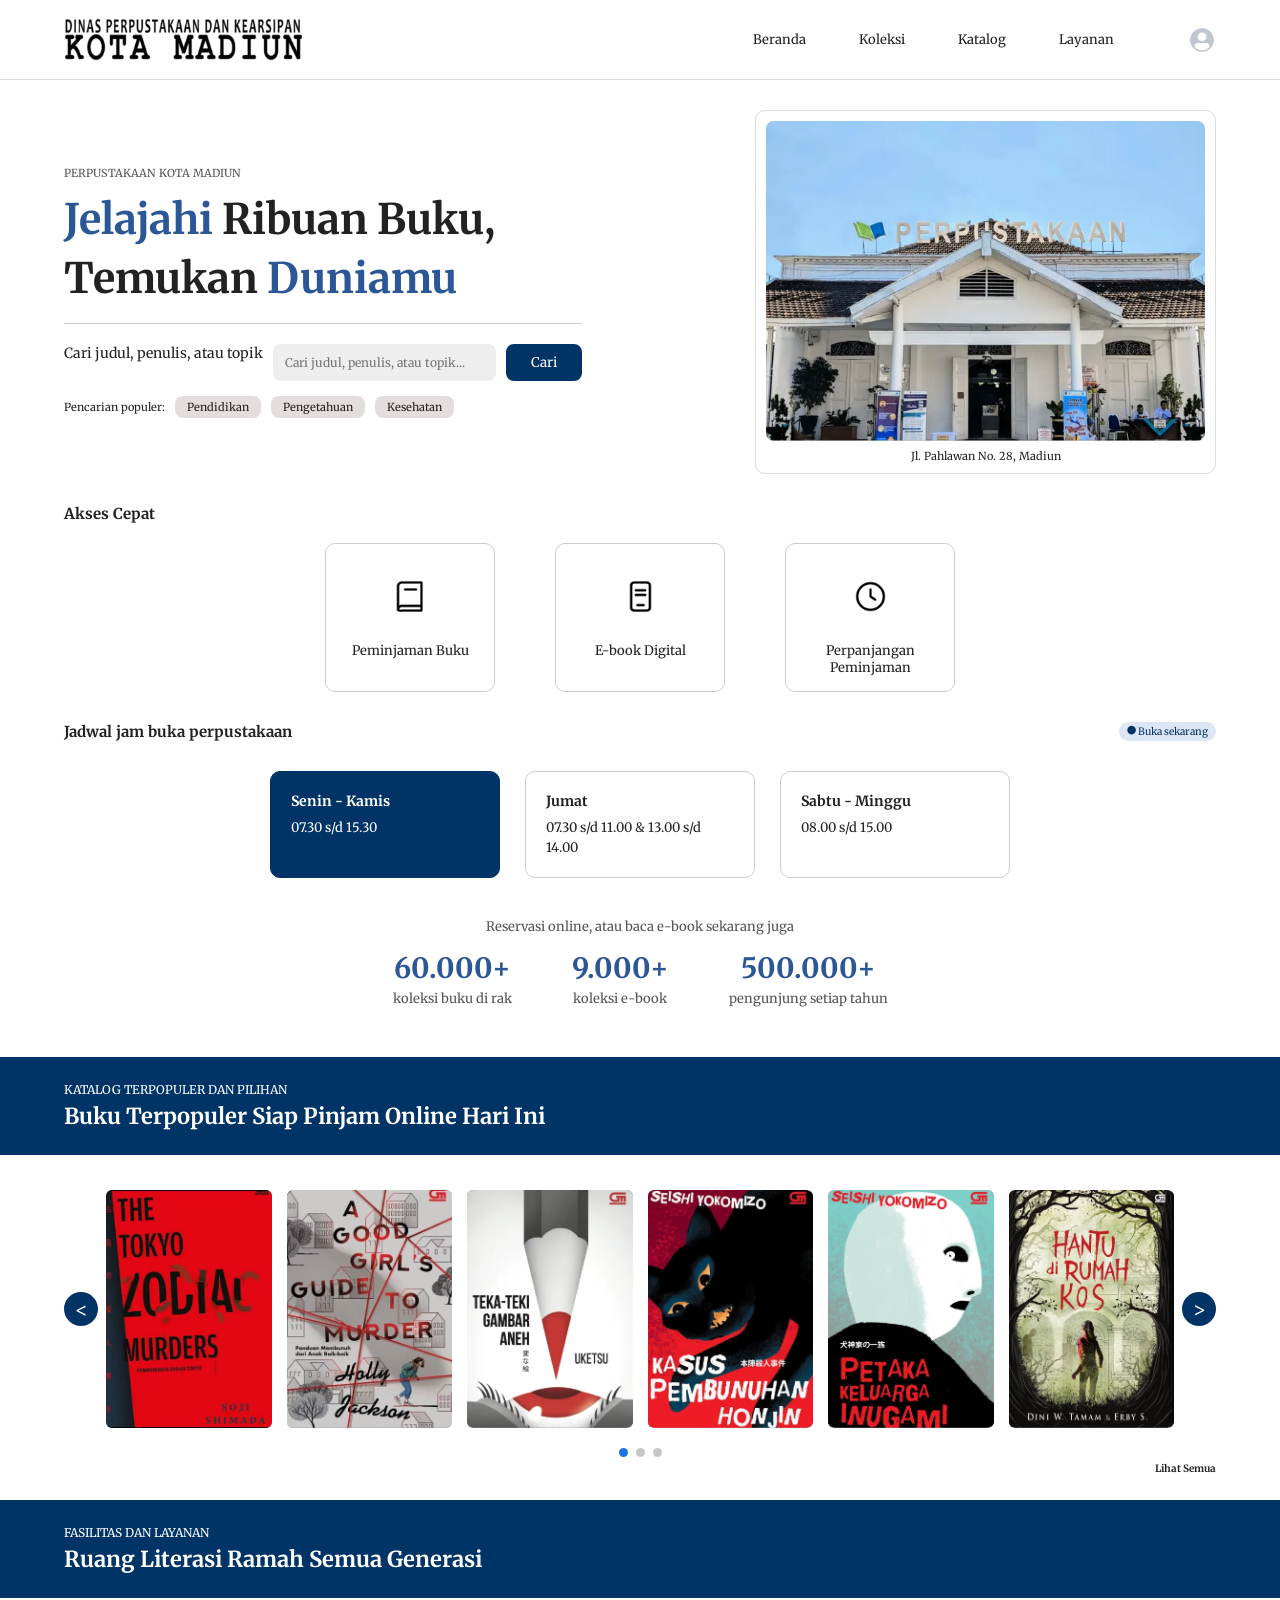
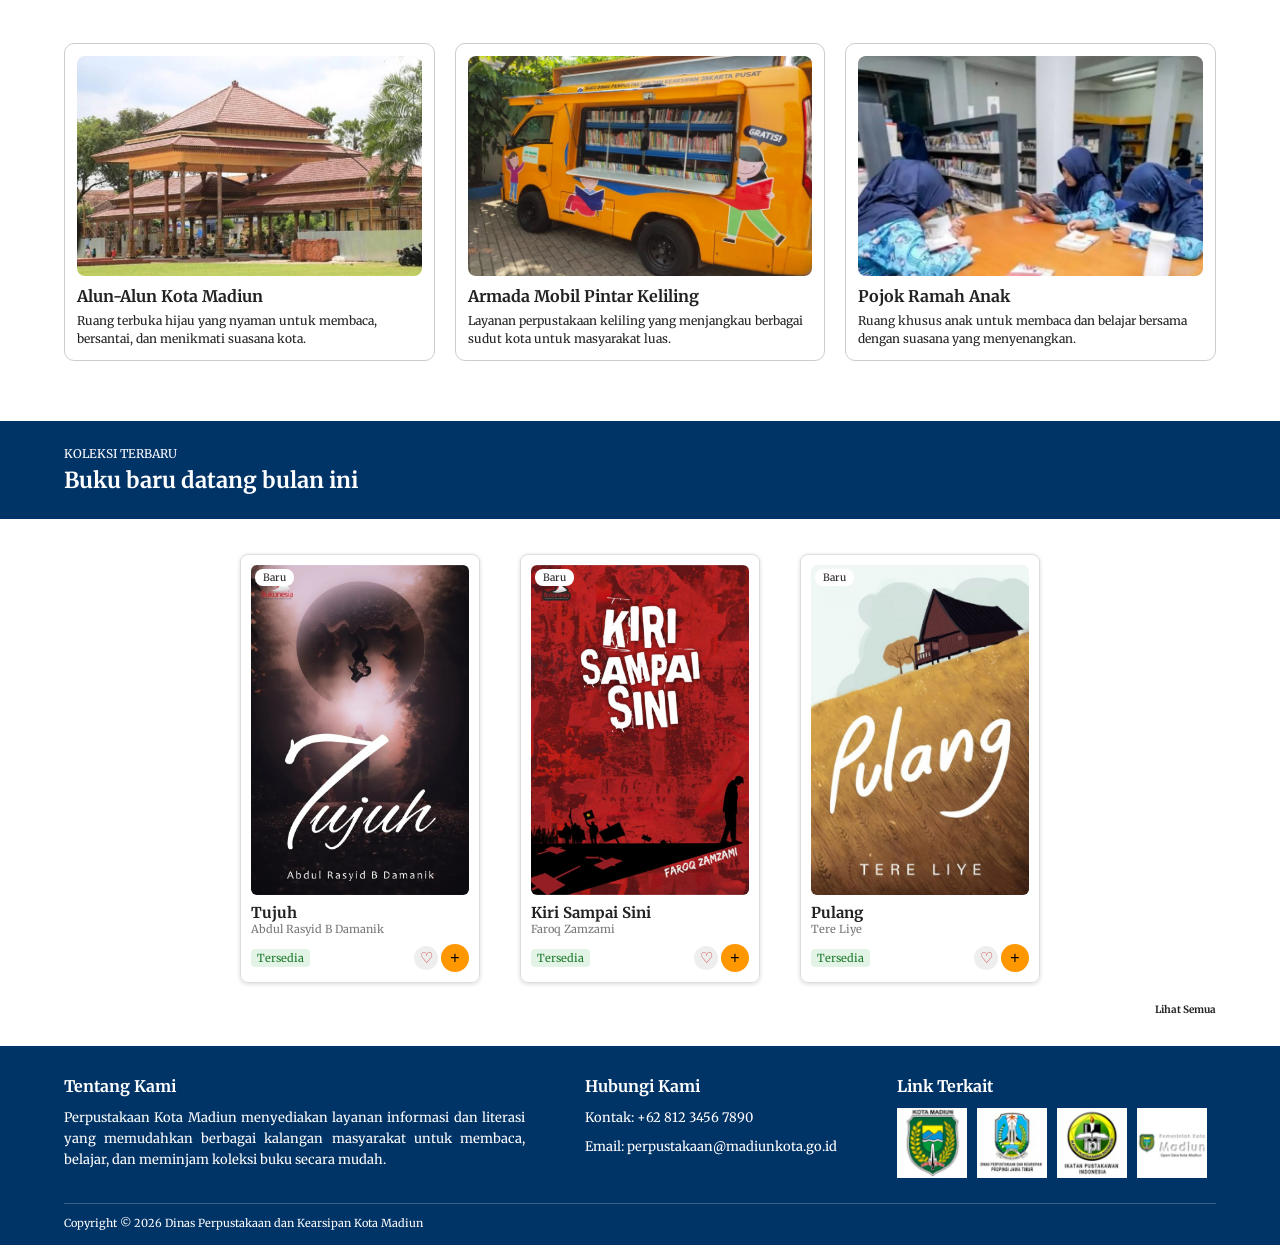
==== commit 93c1231c: "rombak" ====
--- a/index.html
+++ b/index.html
@@ -5,13 +5,14 @@
   <meta name="viewport" content="width=device-width, initial-scale=1.0">
   <title>Perpustakaan Kota Madiun</title>
   <link href="https://fonts.googleapis.com/css2?family=Merriweather:wght@400;700&display=swap" rel="stylesheet">
-  <link rel="stylesheet" href="style.css">
+  <link rel="stylesheet" href="common.css">
+  <link rel="stylesheet" href="beranda.css">
   <script src="data-buku.js" defer></script>
   <script src="koleksi-store.js" defer></script>
   <script src="koleksi-ui.js" defer></script>
   <script src="beranda.js" defer></script>
 </head>
-<body>
+<body class="halaman-beranda">
 
   <!-- header -->
   <header class="header">
@@ -41,10 +42,11 @@
       </h1>
       <hr>
 
-      <div class="kotak-cari">
-        <input type="text" placeholder="Cari judul, penulis, atau topik...">
+      <form class="kotak-cari" action="katalog.html#daftar-katalog" method="get" role="search">
+        <label class="sr-only" for="pencarian-beranda">Cari judul, penulis, atau topik</label>
+        <input id="pencarian-beranda" name="q" type="search" placeholder="Cari judul, penulis, atau topik...">
         <button>Cari</button>
-      </div>
+      </form>
 
       <div class="populer">
         <span>Pencarian populer:</span>
@@ -161,6 +163,7 @@
         </div>
       </div>
       <button class="panah-populer" id="panah-populer" type="button" aria-label="Halaman buku populer berikutnya">&gt;</button>
+      <button class="panah-populer panah-populer-kiri" id="panah-populer-sebelumnya" type="button" aria-label="Halaman buku populer sebelumnya">&lt;</button>
     </div>
 
     <div class="indikator-populer" id="indikator-populer" role="group" aria-label="Halaman buku populer"></div>
--- a/common.css
+++ b/common.css
@@ -0,0 +1,920 @@
+/* Reset dan gaya global */
+* {
+  margin: 0;
+  padding: 0;
+  box-sizing: border-box;
+}
+
+body {
+  font-family: 'Merriweather', serif;
+  background-color: #ffffff;
+  color: #222222;
+  font-size: 14px;
+}
+
+a {
+  text-decoration: none;
+  color: inherit;
+}
+
+img {
+  display: block;
+}
+
+.biru {
+  color: #2b5797;
+}
+
+/* Header dan navigasi */
+.header {
+  border-bottom: 1px solid #dddddd;
+  padding: 15px 0;
+}
+
+.header-isi {
+  width: 90%;
+  max-width: 1200px;
+  margin: 0 auto;
+  display: flex;
+  align-items: center;
+}
+
+.logo {
+  height: 45px;
+  flex-shrink: 0;
+}
+
+.menu {
+  display: flex;
+  gap: 25px;
+  align-items: center;
+  margin-left: auto;
+  padding: 10px 24px 10px 40px;
+}
+
+.menu a {
+  padding: 6px 14px;
+  border-radius: 20px;
+  font-size: 13px;
+  transition: background-color 180ms ease, color 180ms ease;
+}
+
+.menu a:hover,
+.menu a:focus-visible {
+  background-color: #e8efff;
+  color: #0b0b8c;
+  outline: none;
+}
+
+.akun {
+  width: 28px;
+  height: 28px;
+  margin-left: 36px;
+  display: grid;
+  place-items: center;
+  color: #bdbdbd;
+  border-radius: 50%;
+  transition: color 180ms ease, background-color 180ms ease;
+}
+
+.foto-profil {
+  width: 24px;
+  height: 24px;
+  border-radius: 50%;
+}
+
+.akun:hover,
+.akun:focus-visible {
+  color: #0b0b8c;
+  background-color: #e8efff;
+  outline: none;
+}
+
+/* Header responsif */
+@media (max-width: 900px) {
+  .header-isi {
+    flex-wrap: wrap;
+    row-gap: 12px;
+  }
+
+  .logo {
+    height: 38px;
+  }
+
+  .menu {
+    order: 1;
+    width: 100%;
+    justify-content: center;
+    gap: 6px;
+    margin-left: 0;
+    padding: 10px 0 0;
+    border-left: 0;
+    border-top: 1px solid #d5e8ff;
+  }
+
+  .menu a {
+    padding: 6px 10px;
+  }
+
+  .akun {
+    margin-left: auto;
+  }
+}
+
+/* Footer */
+.footer {
+  background-color: #003366;
+  color: white;
+  padding: 30px 0 15px;
+}
+
+.footer-isi {
+  width: 90%;
+  max-width: 1200px;
+  margin: 0 auto;
+  display: flex;
+  gap: 60px;
+}
+
+.footer-kolom h4 {
+  font-size: 16px;
+  margin-bottom: 12px;
+}
+
+.footer-kolom p {
+  font-size: 13px;
+  line-height: 1.6;
+  margin-bottom: 8px;
+}
+
+.footer-kolom.lebar {
+  width: 40%;
+  text-align: justify;
+}
+
+.logo-footer {
+  display: flex;
+  gap: 10px;
+}
+
+.logo-footer img {
+  width: 70px;
+  height: 70px;
+  background-color: white;
+  object-fit: contain;
+}
+
+.copyright {
+  width: 90%;
+  max-width: 1200px;
+  margin: 25px auto 0;
+  padding-top: 12px;
+  border-top: 1px solid #3d5f88;
+  font-size: 11px;
+}
+/* Penyimpanan dan koleksi favorit */
+.tombol-bulat.aksi-favorit {
+  color: #cc3333;
+  font-size: 15px;
+  transition: color 160ms ease, transform 160ms ease;
+}
+
+.tombol-bulat.aksi-favorit:hover,
+.tombol-bulat.aksi-favorit:focus-visible {
+  transform: scale(1.1);
+}
+
+.tombol-bulat.aksi-favorit.favorit-aktif {
+  color: #e12636;
+  background-color: #fff0f1;
+}
+
+.judul-koleksi {
+  display: flex;
+  align-items: center;
+  justify-content: space-between;
+  gap: 14px;
+  margin-bottom: 24px;
+}
+
+.judul-koleksi h1 {
+  margin: 0;
+  color: #003366;
+  font-size: clamp(26px, 3vw, 34px);
+}
+
+.menu-koleksi {
+  grid-template-columns: repeat(2, minmax(0, 1fr));
+}
+
+.menu-koleksi strong {
+  display: inline-grid;
+  min-width: 22px;
+  height: 22px;
+  place-items: center;
+  margin-left: 4px;
+  border-radius: 11px;
+  background-color: #e8efff;
+  color: #003366;
+  font-size: 11px;
+}
+
+.tombol-buat-koleksi,
+.tombol-buat-baru,
+.tombol-simpan-baru {
+  min-height: 38px;
+  padding: 9px 14px;
+  border: 1px solid #003366;
+  border-radius: 7px;
+  background-color: #003366;
+  color: #ffffff;
+  cursor: pointer;
+  font-family: inherit;
+  font-size: 11px;
+  transition: background-color 160ms ease, box-shadow 160ms ease;
+}
+
+.tombol-buat-koleksi:hover,
+.tombol-buat-koleksi:focus-visible,
+.tombol-buat-baru:hover,
+.tombol-buat-baru:focus-visible,
+.tombol-simpan-baru:hover,
+.tombol-simpan-baru:focus-visible {
+  background-color: #174b81;
+  box-shadow: 0 3px 8px rgba(0, 51, 102, 0.18);
+  outline: none;
+}
+
+.daftar-buku-koleksi {
+  display: grid;
+  grid-template-columns: repeat(5, minmax(0, 1fr));
+  gap: 18px;
+}
+
+.halaman-koleksi .buku-koleksi {
+  display: flex;
+  flex-direction: column;
+}
+
+.buku-koleksi .tautan-detail-buku {
+  flex: 1;
+}
+
+.tombol-hapus-koleksi {
+  align-self: flex-start;
+  margin-top: 10px;
+  padding: 5px 8px;
+  border: 1px solid #c8d0d9;
+  border-radius: 5px;
+  background-color: #ffffff;
+  color: #555555;
+  cursor: pointer;
+  font-family: inherit;
+  font-size: 9px;
+}
+
+.tombol-hapus-koleksi:hover,
+.tombol-hapus-koleksi:focus-visible {
+  border-color: #a32626;
+  color: #a32626;
+  outline: none;
+}
+
+.bagian-koleksi-pribadi {
+  margin-top: 24px;
+}
+
+.kepala-koleksi-pribadi {
+  display: flex;
+  align-items: center;
+  justify-content: space-between;
+  gap: 12px;
+  margin-bottom: 14px;
+}
+
+.kepala-koleksi-pribadi h3 {
+  color: #18395d;
+  font-size: 16px;
+}
+
+.tombol-hapus-grup {
+  align-self: auto;
+  margin-top: 0;
+}
+
+.pesan-koleksi-kosong,
+.pesan-koleksi-error {
+  padding: 18px;
+  border: 1px dashed #c3ccd7;
+  border-radius: 8px;
+  color: #666666;
+  font-size: 11px;
+  line-height: 1.6;
+}
+
+.pesan-koleksi-error {
+  border-color: #d7aaaa;
+  color: #a12424;
+}
+
+.notifikasi-koleksi {
+  position: fixed;
+  right: 20px;
+  bottom: 20px;
+  z-index: 20;
+  max-width: min(360px, calc(100vw - 32px));
+  padding: 12px 16px;
+  border-radius: 8px;
+  background-color: #ffffff;
+  color: #003366;
+  box-shadow: 0 5px 18px rgba(0, 0, 0, 0.2);
+  font-size: 11px;
+  line-height: 1.5;
+  opacity: 0;
+  pointer-events: none;
+  transform: translateY(8px);
+  transition:
+    opacity 180ms ease,
+    transform 180ms ease,
+    background-color 320ms ease,
+    color 320ms ease;
+}
+
+.notifikasi-koleksi.terlihat {
+  background-color: #003366;
+  color: #ffffff;
+  opacity: 1;
+  transform: translateY(0);
+}
+
+.notifikasi-koleksi.gagal {
+  color: #9c2c2c;
+}
+
+.notifikasi-koleksi.gagal.terlihat {
+  background-color: #9c2c2c;
+  color: #ffffff;
+}
+
+.dialog-koleksi {
+  position: fixed;
+  inset: 0;
+  width: min(92vw, 440px);
+  max-height: min(85vh, 620px);
+  margin: auto;
+  padding: 0;
+  overflow: auto;
+  border: 0;
+  border-radius: 14px;
+  box-shadow: 0 18px 55px rgba(0, 0, 0, 0.28);
+}
+
+.dialog-koleksi::backdrop {
+  background-color: rgba(15, 28, 42, 0.55);
+}
+
+.dialog-koleksi-isi {
+  padding: 22px;
+}
+
+.dialog-koleksi-header {
+  display: flex;
+  align-items: flex-start;
+  justify-content: space-between;
+  gap: 12px;
+  margin-bottom: 18px;
+}
+
+.dialog-koleksi-header h2 {
+  margin-bottom: 6px;
+  color: #003366;
+  font-size: 19px;
+}
+
+.dialog-koleksi-header p {
+  color: #666666;
+  font-size: 11px;
+  line-height: 1.5;
+}
+
+.dialog-koleksi-tutup {
+  width: 30px;
+  height: 30px;
+  border: 0;
+  border-radius: 50%;
+  background-color: #eef1f4;
+  color: #333333;
+  cursor: pointer;
+  font-size: 20px;
+}
+
+.pilihan-simpan-favorit,
+.pilihan-simpan-koleksi {
+  width: 100%;
+  min-height: 42px;
+  display: flex;
+  align-items: center;
+  gap: 9px;
+  margin-bottom: 8px;
+  padding: 10px 12px;
+  border: 1px solid #d6dde5;
+  border-radius: 7px;
+  background-color: #ffffff;
+  color: #26384a;
+  cursor: pointer;
+  font-family: inherit;
+  font-size: 11px;
+  text-align: left;
+}
+
+.pilihan-simpan-favorit span {
+  color: #d63742;
+  font-size: 17px;
+}
+
+.pilihan-simpan-favorit:hover,
+.pilihan-simpan-koleksi:hover,
+.pilihan-simpan-favorit:focus-visible,
+.pilihan-simpan-koleksi:focus-visible {
+  border-color: #2b5797;
+  background-color: #f1f6fc;
+  outline: none;
+}
+
+.pilihan-simpan-favorit:disabled,
+.pilihan-simpan-koleksi:disabled {
+  color: #777777;
+  cursor: default;
+}
+
+.dialog-koleksi-isi > h3,
+#target-simpan-buku > h3 {
+  margin: 18px 0 9px;
+  color: #444444;
+  font-size: 12px;
+}
+
+.koleksi-belum-ada {
+  padding: 10px 0;
+  color: #666666;
+  font-size: 10px;
+  line-height: 1.5;
+}
+
+.form-buat-koleksi {
+  margin-top: 12px;
+  padding: 14px;
+  border-radius: 8px;
+  background-color: #f4f6f8;
+}
+
+.form-buat-koleksi label {
+  display: block;
+  margin-bottom: 7px;
+  font-size: 11px;
+  font-weight: 700;
+}
+
+.form-buat-koleksi input {
+  width: 100%;
+  min-height: 38px;
+  margin-bottom: 10px;
+  padding: 8px 10px;
+  border: 1px solid #c4ccd5;
+  border-radius: 6px;
+  font-family: inherit;
+  font-size: 11px;
+}
+
+.form-buat-koleksi > div {
+  display: flex;
+  justify-content: flex-end;
+  gap: 8px;
+}
+
+.form-buat-koleksi .tombol-buat-baru {
+  border-color: #aeb8c3;
+  background-color: #ffffff;
+  color: #374554;
+}
+
+.pesan-dialog-koleksi {
+  margin-top: 12px;
+  color: #a12424;
+  font-size: 10px;
+  line-height: 1.5;
+}
+
+#target-simpan-buku[hidden],
+#simpan-ke-favorit[hidden],
+#tampilkan-form-koleksi[hidden],
+#form-buat-koleksi[hidden],
+#pesan-dialog-koleksi[hidden],
+#pesan-koleksi-error[hidden] {
+  display: none;
+}
+
+@media (max-width: 900px) {
+  .daftar-buku-koleksi {
+    grid-template-columns: repeat(3, minmax(0, 1fr));
+  }
+}
+
+@media (max-width: 600px) {
+  .judul-koleksi {
+    align-items: flex-start;
+    flex-direction: column;
+  }
+
+  .menu-koleksi {
+    grid-template-columns: repeat(2, minmax(0, 1fr));
+  }
+
+  .daftar-buku-koleksi {
+    grid-template-columns: repeat(2, minmax(0, 1fr));
+    gap: 12px;
+  }
+
+  .dialog-koleksi-isi {
+    padding: 18px;
+  }
+}
+
+/* Gaya kartu bersama lintas halaman */
+/* Buku terbaru */
+.buku-baru {
+  width: 90%;
+  max-width: 1200px;
+  margin: 0 auto;
+  padding: 35px 0 20px;
+  display: flex;
+  justify-content: center;
+  gap: 40px;
+}
+
+.kartu-buku {
+  position: relative;
+  width: 240px;
+  border: 1px solid #dddddd;
+  border-radius: 8px;
+  padding: 10px;
+  box-shadow: 0 1px 4px rgba(0, 0, 0, 0.15);
+}
+
+.badge-baru {
+  position: absolute;
+  top: 14px;
+  left: 14px;
+  background-color: white;
+  font-size: 10px;
+  padding: 2px 8px;
+  border-radius: 8px;
+  z-index: 1;
+}
+
+.kartu-buku img {
+  width: 100%;
+  height: 330px;
+  object-fit: cover;
+  border-radius: 6px;
+  background-color: #999999;
+  margin-bottom: 8px;
+}
+
+.kartu-buku h4 {
+  font-size: 15px;
+}
+
+.penulis {
+  font-size: 11px;
+  color: #777777;
+  margin-bottom: 8px;
+}
+
+.bawah-kartu {
+  display: flex;
+  justify-content: space-between;
+  align-items: center;
+}
+
+.status {
+  font-size: 11px;
+  color: #1b7a2b;
+  background-color: #e3f4e6;
+  padding: 2px 6px;
+  border-radius: 4px;
+}
+
+.tombol-bulat {
+  width: 24px;
+  height: 24px;
+  border-radius: 50%;
+  border: none;
+  background-color: #eeeeee;
+  color: #cc3333;
+  cursor: pointer;
+  font-size: 11px;
+}
+
+.tombol-bulat.oranye {
+  background-color: #ff9800;
+  color: black;
+  font-size: 16px;
+  width: 28px;
+  height: 28px;
+}
+
+
+
+/* Tata letak tablet */
+@media (max-width: 900px) {
+  .hero-kiri h1 {
+    font-size: 34px;
+  }
+
+  .akses-kartu {
+    gap: 20px;
+  }
+
+  .jadwal-kartu,
+  .statistik {
+    gap: 16px;
+  }
+
+  .baris-buku {
+    gap: 12px;
+    justify-content: flex-start;
+    overflow-x: auto;
+  }
+
+  .sampul-populer {
+    flex: 0 0 clamp(100px, 15vw, 140px);
+    width: clamp(100px, 15vw, 140px);
+    aspect-ratio: 160 / 230;
+  }
+
+  .fasilitas {
+    gap: 14px;
+  }
+
+  .buku-baru {
+    gap: 20px;
+  }
+
+  .footer-isi {
+    gap: 30px;
+    flex-wrap: wrap;
+  }
+
+  .footer-kolom {
+    min-width: 0;
+    flex: 1 1 220px;
+  }
+
+  .footer-kolom.lebar {
+    width: auto;
+    flex-basis: 100%;
+  }
+
+  .footer-kolom p {
+    overflow-wrap: anywhere;
+  }
+
+  .logo-footer {
+    flex-wrap: wrap;
+  }
+}
+
+/* Geser carousel buku */
+@media (max-width: 1100px) {
+  .baris-buku {
+    justify-content: flex-start;
+    overflow-x: auto;
+  }
+
+  .sampul-populer {
+    flex: 0 0 clamp(100px, 13vw, 140px);
+    width: clamp(100px, 13vw, 140px);
+  }
+}
+
+/* Tata letak mobile */
+@media (max-width: 600px) {
+  /* Hero */
+  .hero {
+    flex-direction: column;
+    align-items: stretch;
+    gap: 24px;
+    margin: 24px auto 30px;
+  }
+
+  .hero-kiri,
+  .hero-kanan {
+    width: 100%;
+  }
+
+  .hero-kiri h1 {
+    font-size: clamp(28px, 8vw, 36px);
+    line-height: 1.25;
+  }
+
+  .hero-kiri h1 br {
+    display: none;
+  }
+
+  .populer {
+    flex-wrap: wrap;
+    gap: 8px;
+  }
+
+  .hero-kanan img {
+    height: auto;
+    aspect-ratio: 4 / 3;
+  }
+
+  /* Akses cepat */
+  .akses-kartu {
+    display: grid;
+    grid-template-columns: repeat(3, minmax(0, 1fr));
+    gap: 10px;
+  }
+
+  .kartu-kecil {
+    width: auto;
+    min-height: 125px;
+    padding: 12px 6px;
+  }
+
+  .kartu-kecil img {
+    width: 60px;
+    height: 60px;
+  }
+
+  .kartu-kecil p {
+    font-size: 11px;
+    line-height: 1.4;
+  }
+
+  /* Jadwal */
+  .jadwal-kartu {
+    display: grid;
+    grid-template-columns: minmax(0, 1fr);
+    gap: 28px;
+    margin-top: 28px;
+  }
+
+  .kotak-jadwal {
+    width: 100%;
+  }
+
+  .judul-jadwal-utama .judul-kiri {
+    font-size: clamp(12px, 3.8vw, 15px);
+  }
+
+  .reservasi {
+    line-height: 1.5;
+  }
+
+  .statistik {
+    display: grid;
+    grid-template-columns: repeat(3, minmax(0, 1fr));
+    gap: 10px;
+  }
+
+  .statistik h3 {
+    font-size: clamp(16px, 5vw, 22px);
+  }
+
+  .statistik p {
+    font-size: 10px;
+    line-height: 1.4;
+  }
+
+  /* Pita judul section */
+  .pita {
+    padding: 22px 5%;
+  }
+
+  .pita h2 {
+    font-size: 19px;
+    line-height: 1.4;
+  }
+
+  /* Buku terpopuler */
+  .baris-buku {
+    justify-content: flex-start;
+    overflow-x: auto;
+    padding-bottom: 8px;
+    scroll-snap-type: x mandatory;
+  }
+
+  .sampul-populer {
+    flex: 0 0 42%;
+    width: 42%;
+    aspect-ratio: 160 / 230;
+    scroll-snap-align: start;
+  }
+
+  .baris-buku .panah {
+    display: none;
+  }
+
+  /* Fasilitas */
+  .fasilitas {
+    flex-direction: column;
+    gap: 16px;
+    padding: 30px 0 40px;
+  }
+
+  .kartu-fasilitas {
+    max-width: none;
+  }
+
+  .kartu-fasilitas img {
+    height: auto;
+    aspect-ratio: 16 / 10;
+  }
+
+  /* Buku terbaru */
+  .buku-baru {
+    display: grid;
+    grid-template-columns: repeat(2, minmax(0, 1fr));
+    gap: 12px;
+    padding: 28px 0 18px;
+  }
+
+  .kartu-buku {
+    width: auto;
+    min-width: 0;
+    padding: 8px;
+  }
+
+  .kartu-buku img {
+    height: auto;
+    aspect-ratio: 2 / 3;
+  }
+
+  .kartu-buku h4 {
+    font-size: 13px;
+    line-height: 1.4;
+  }
+
+  .bawah-kartu {
+    gap: 4px;
+  }
+
+  .tombol-bulat {
+    width: 22px;
+    height: 22px;
+  }
+
+  .tombol-bulat.oranye {
+    width: 24px;
+    height: 24px;
+  }
+
+  /* Footer */
+  .footer-isi {
+    flex-direction: column;
+    flex-wrap: nowrap;
+    gap: 24px;
+  }
+
+  .footer-kolom {
+    flex: 0 1 auto;
+  }
+
+  .footer-kolom.lebar {
+    width: 100%;
+    flex-basis: auto;
+  }
+
+  .footer-kolom p {
+    overflow-wrap: anywhere;
+  }
+
+  .logo-footer {
+    flex-wrap: wrap;
+  }
+
+  .logo-footer img {
+    width: 60px;
+    height: 60px;
+  }
+
+  .copyright {
+    line-height: 1.5;
+  }
+}
+
+
+.tautan-detail-buku {
+  display: block;
+  color: inherit;
+  text-decoration: none;
+}
+.tautan-detail-buku:focus-visible {
+  outline: 2px solid #2b5797;
+  outline-offset: 3px;
+}
+
--- a/beranda.css
+++ b/beranda.css
@@ -0,0 +1,921 @@
+/* Hero dan pencarian */
+.hero {
+  width: 90%;
+  max-width: 1200px;
+  margin: 30px auto;
+  display: flex;
+  justify-content: space-between;
+  align-items: center;
+}
+
+.hero-kiri {
+  width: 45%;
+}
+
+.label-kecil {
+  font-size: 11px;
+  color: #555555;
+  margin-bottom: 10px;
+}
+
+.hero-kiri h1 {
+  font-size: 42px;
+  line-height: 1.4;
+  margin-bottom: 15px;
+}
+
+.hero-kiri hr {
+  border: none;
+  border-top: 1px solid #cccccc;
+  margin-bottom: 20px;
+}
+
+/* Form pencarian */
+.kotak-cari {
+  display: flex;
+  gap: 10px;
+  margin-bottom: 15px;
+}
+
+.kotak-cari input {
+  flex: 1;
+  padding: 10px 12px;
+  border: none;
+  background-color: #eeeeee;
+  border-radius: 8px;
+  font-family: 'Merriweather', serif;
+  font-size: 12px;
+}
+
+.kotak-cari button {
+  padding: 10px 25px;
+  background-color: #003366;
+  color: white;
+  border: none;
+  border-radius: 8px;
+  cursor: pointer;
+  font-family: 'Merriweather', serif;
+  transition: background-color 180ms ease, transform 180ms ease, box-shadow 180ms ease;
+}
+
+.kotak-cari button:hover,
+.kotak-cari button:focus-visible {
+  background-color: #2b5797;
+  box-shadow: 0 4px 10px rgba(0, 51, 102, 0.25);
+  transform: translateY(-2px);
+}
+
+.kotak-cari button:focus-visible {
+  outline: 2px solid #2b5797;
+  outline-offset: 2px;
+}
+
+/* Tautan pencarian populer */
+.populer {
+  font-size: 11px;
+  display: flex;
+  gap: 10px;
+  align-items: center;
+}
+
+.populer a {
+  background-color: #e3dddd;
+  padding: 4px 12px;
+  border-radius: 8px;
+}
+
+.hero-kanan {
+  width: 40%;
+  border: 1px solid #dddddd;
+  border-radius: 10px;
+  padding: 10px;
+  text-align: center;
+}
+
+.hero-kanan img {
+  width: 100%;
+  height: 320px;
+  object-fit: cover;
+  border-radius: 8px;
+  background-color: #cccccc;
+}
+
+.hero-kanan p {
+  font-size: 11px;
+  margin-top: 8px;
+}
+
+/* Akses cepat */
+.akses {
+  width: 90%;
+  max-width: 1200px;
+  margin: 0 auto 30px;
+}
+
+.judul-kiri {
+  font-size: 15px;
+  margin-bottom: 20px;
+}
+
+.akses-kartu {
+  display: flex;
+  justify-content: center;
+  gap: 60px;
+}
+
+.kartu-kecil {
+  position: relative;
+  width: 170px;
+  min-height: 130px;
+  border: 1px solid #cccccc;
+  border-radius: 10px;
+  text-align: center;
+  padding: 15px 10px;
+  transition: background-color 180ms ease, color 180ms ease, transform 180ms ease, box-shadow 180ms ease;
+}
+
+a.kartu-kecil {
+  display: block;
+  color: inherit;
+  text-decoration: none;
+}
+
+.kartu-kecil:hover {
+  z-index: 1;
+  background-color: #003366;
+  color: #ffffff;
+  transform: scale(1.04);
+  box-shadow: 0 8px 18px rgba(0, 51, 102, 0.22);
+}
+
+.kartu-kecil:focus-visible {
+  outline: 2px solid #2b5797;
+  outline-offset: 3px;
+}
+
+.kartu-kecil:hover img {
+  filter: brightness(0) invert(1);
+}
+
+.kartu-kecil .ikon {
+  margin-bottom: 8px;
+}
+
+.kartu-kecil img {
+  width: 75px;
+  height: px;
+  object-fit: contain;
+  margin: 0 auto;
+}
+
+.kartu-kecil p {
+  font-size: 13px;
+}
+
+/* Jadwal dan statistik */
+.jadwal {
+  width: 90%;
+  max-width: 1200px;
+  margin: 0 auto 50px;
+}
+
+.jadwal-kartu {
+  display: flex;
+  justify-content: center;
+  gap: 25px;
+  margin-top: 30px;
+}
+
+.kotak-jadwal {
+  width: 230px;
+  border: 1px solid #cccccc;
+  border-radius: 10px;
+  padding: 20px;
+}
+
+.kotak-jadwal h4 {
+  font-size: 14px;
+  margin-bottom: 8px;
+}
+
+.kotak-jadwal p {
+  font-size: 13px;
+  line-height: 1.5;
+}
+
+.kotak-jadwal.biru-tua {
+  background-color: #003366;
+  color: white;
+  border-color: #003366;
+}
+
+.judul-jadwal-utama {
+  display: flex;
+  align-items: center;
+  gap: 6px;
+  margin-bottom: 8px;
+}
+
+.judul-jadwal-utama .judul-kiri {
+  flex: 1 1 auto;
+  margin-bottom: 0;
+}
+
+.judul-jadwal-utama .badge-buka {
+  flex: 0 0 auto;
+}
+
+.badge-buka {
+  background-color: #dde6f3;
+  color: #003366;
+  font-size: 10px;
+  padding: 3px 8px;
+  border-radius: 10px;
+}
+
+.reservasi {
+  text-align: center;
+  color: #555555;
+  margin-top: 40px;
+  margin-bottom: 15px;
+  font-size: 13px;
+}
+
+.statistik {
+  display: flex;
+  justify-content: center;
+  gap: 60px;
+  text-align: center;
+}
+
+.statistik h3 {
+  color: #2b5797;
+  font-size: 28px;
+}
+
+.statistik p {
+  font-size: 13px;
+  color: #555555;
+  margin-top: 4px;
+}
+
+/* Pita judul section */
+.pita {
+  background-color: #003366;
+  color: white;
+  padding: 25px 0 25px 5%;
+}
+
+.pita small {
+  font-size: 12px;
+  display: block;
+  margin-bottom: 5px;
+}
+
+.pita h2 {
+  font-size: 22px;
+}
+
+/* Buku terpopuler */
+.populer-buku {
+  width: 90%;
+  max-width: 1200px;
+  margin: 0 auto;
+  padding: 35px 0 25px;
+}
+
+.baris-buku {
+  display: flex;
+  justify-content: center;
+  align-items: center;
+  gap: 15px;
+}
+
+.sampul-populer {
+  position: relative;
+  display: block;
+  flex: 0 0 160px;
+  width: 160px;
+  aspect-ratio: 160 / 230;
+  overflow: hidden;
+  border-radius: 6px;
+  background-color: #999999;
+  transition: transform 180ms ease, box-shadow 180ms ease;
+}
+
+.sampul-populer img {
+  width: 100%;
+  height: 100%;
+  object-fit: cover;
+  background-color: #999999;
+}
+
+.sampul-populer::after {
+  position: absolute;
+  inset: 0;
+  background-color: rgba(0, 51, 102, 0.58);
+  content: "";
+  opacity: 0;
+  transition: opacity 180ms ease;
+}
+
+.buka-buku {
+  position: absolute;
+  top: 50%;
+  left: 50%;
+  z-index: 1;
+  color: #ffffff;
+  background-color: rgba(0, 51, 102, 0.92);
+  font-size: 13px;
+  font-weight: bold;
+  opacity: 0;
+  padding: 7px 12px;
+  pointer-events: none;
+  border-radius: 20px;
+  transform: translate(-50%, -50%);
+  transition: opacity 180ms ease;
+}
+
+.sampul-populer:hover {
+  z-index: 1;
+  box-shadow: 0 10px 24px rgba(0, 0, 0, 0.3);
+  transform: translateY(-4px);
+}
+
+.sampul-populer:focus-visible,
+.tautan-detail-buku:focus-visible {
+  outline: 2px solid #2b5797;
+  outline-offset: 3px;
+}
+
+.tautan-detail-buku {
+  display: block;
+  color: inherit;
+  text-decoration: none;
+}
+
+.sampul-populer:hover::after,
+.sampul-populer:hover .buka-buku {
+  opacity: 1;
+}
+
+.panah {
+  font-size: 24px;
+  margin-left: 10px;
+}
+
+.titik {
+  display: flex;
+  justify-content: center;
+  gap: 8px;
+  margin-top: 20px;
+}
+
+.titik span {
+  width: 8px;
+  height: 8px;
+  border-radius: 50%;
+  background-color: #cccccc;
+}
+
+.titik span.aktif {
+  background-color: #1a73e8;
+}
+
+.lihat-semua {
+  display: block;
+  text-align: right;
+  font-size: 10px;
+  font-weight: bold;
+  margin-top: 5px;
+  margin-right: 0;
+}
+
+.lihat-semua.kanan {
+  width: 90%;
+  max-width: 1200px;
+  margin: 0 auto 30px;
+  padding-right: 0;
+}
+
+/* Fasilitas */
+.fasilitas {
+  width: 90%;
+  max-width: 1200px;
+  margin: 0 auto;
+  padding: 45px 0 60px;
+  display: flex;
+  justify-content: center;
+  gap: 20px;
+}
+
+.kartu-fasilitas {
+  flex: 1;
+  max-width: 450px;
+  border: 1px solid #cccccc;
+  border-radius: 10px;
+  padding: 12px;
+}
+
+.kartu-fasilitas img {
+  width: 100%;
+  height: 220px;
+  object-fit: cover;
+  border-radius: 8px;
+  background-color: #cccccc;
+  margin-bottom: 10px;
+}
+
+.kartu-fasilitas h4 {
+  font-size: 16px;
+  margin-bottom: 6px;
+}
+
+.kartu-fasilitas p {
+  font-size: 12px;
+  line-height: 1.5;
+}
+
+/* Buku terbaru */
+.buku-baru {
+  width: 90%;
+  max-width: 1200px;
+  margin: 0 auto;
+  padding: 35px 0 20px;
+  display: flex;
+  justify-content: center;
+  gap: 40px;
+}
+
+.kartu-buku {
+  position: relative;
+  width: 240px;
+  border: 1px solid #dddddd;
+  border-radius: 8px;
+  padding: 10px;
+  box-shadow: 0 1px 4px rgba(0, 0, 0, 0.15);
+}
+
+.badge-baru {
+  position: absolute;
+  top: 14px;
+  left: 14px;
+  background-color: white;
+  font-size: 10px;
+  padding: 2px 8px;
+  border-radius: 8px;
+  z-index: 1;
+}
+
+.kartu-buku img {
+  width: 100%;
+  height: 330px;
+  object-fit: cover;
+  border-radius: 6px;
+  background-color: #999999;
+  margin-bottom: 8px;
+}
+
+.kartu-buku h4 {
+  font-size: 15px;
+}
+
+.penulis {
+  font-size: 11px;
+  color: #777777;
+  margin-bottom: 8px;
+}
+
+.bawah-kartu {
+  display: flex;
+  justify-content: space-between;
+  align-items: center;
+}
+
+.status {
+  font-size: 11px;
+  color: #1b7a2b;
+  background-color: #e3f4e6;
+  padding: 2px 6px;
+  border-radius: 4px;
+}
+
+.tombol-bulat {
+  width: 24px;
+  height: 24px;
+  border-radius: 50%;
+  border: none;
+  background-color: #eeeeee;
+  color: #cc3333;
+  cursor: pointer;
+  font-size: 11px;
+}
+
+.tombol-bulat.oranye {
+  background-color: #ff9800;
+  color: black;
+  font-size: 16px;
+  width: 28px;
+  height: 28px;
+}
+
+/* Footer */
+
+/* Tata letak tablet */
+@media (max-width: 900px) {
+  .hero-kiri h1 {
+    font-size: 34px;
+  }
+
+  .akses-kartu {
+    gap: 20px;
+  }
+
+  .jadwal-kartu,
+  .statistik {
+    gap: 16px;
+  }
+
+  .baris-buku {
+    gap: 12px;
+    justify-content: flex-start;
+    overflow-x: auto;
+  }
+
+  .sampul-populer {
+    flex: 0 0 clamp(100px, 15vw, 140px);
+    width: clamp(100px, 15vw, 140px);
+    aspect-ratio: 160 / 230;
+  }
+
+  .fasilitas {
+    gap: 14px;
+  }
+
+  .buku-baru {
+    gap: 20px;
+  }
+
+  .footer-isi {
+    gap: 30px;
+    flex-wrap: wrap;
+  }
+
+  .footer-kolom {
+    min-width: 0;
+    flex: 1 1 220px;
+  }
+
+  .footer-kolom.lebar {
+    width: auto;
+    flex-basis: 100%;
+  }
+
+  .footer-kolom p {
+    overflow-wrap: anywhere;
+  }
+
+  .logo-footer {
+    flex-wrap: wrap;
+  }
+}
+
+/* Geser carousel buku */
+@media (max-width: 1100px) {
+  .baris-buku {
+    justify-content: flex-start;
+    overflow-x: auto;
+  }
+
+  .sampul-populer {
+    flex: 0 0 clamp(100px, 13vw, 140px);
+    width: clamp(100px, 13vw, 140px);
+  }
+}
+
+/* Tata letak mobile */
+@media (max-width: 600px) {
+  /* Hero */
+  .hero {
+    flex-direction: column;
+    align-items: stretch;
+    gap: 24px;
+    margin: 24px auto 30px;
+  }
+
+  .hero-kiri,
+  .hero-kanan {
+    width: 100%;
+  }
+
+  .hero-kiri h1 {
+    font-size: clamp(28px, 8vw, 36px);
+    line-height: 1.25;
+  }
+
+  .hero-kiri h1 br {
+    display: none;
+  }
+
+  .populer {
+    flex-wrap: wrap;
+    gap: 8px;
+  }
+
+  .hero-kanan img {
+    height: auto;
+    aspect-ratio: 4 / 3;
+  }
+
+  /* Akses cepat */
+  .akses-kartu {
+    display: grid;
+    grid-template-columns: repeat(3, minmax(0, 1fr));
+    gap: 10px;
+  }
+
+  .kartu-kecil {
+    width: auto;
+    min-height: 125px;
+    padding: 12px 6px;
+  }
+
+  .kartu-kecil img {
+    width: 60px;
+    height: 60px;
+  }
+
+  .kartu-kecil p {
+    font-size: 11px;
+    line-height: 1.4;
+  }
+
+  /* Jadwal */
+  .jadwal-kartu {
+    display: grid;
+    grid-template-columns: minmax(0, 1fr);
+    gap: 28px;
+    margin-top: 28px;
+  }
+
+  .kotak-jadwal {
+    width: 100%;
+  }
+
+  .judul-jadwal-utama .judul-kiri {
+    font-size: clamp(12px, 3.8vw, 15px);
+  }
+
+  .reservasi {
+    line-height: 1.5;
+  }
+
+  .statistik {
+    display: grid;
+    grid-template-columns: repeat(3, minmax(0, 1fr));
+    gap: 10px;
+  }
+
+  .statistik h3 {
+    font-size: clamp(16px, 5vw, 22px);
+  }
+
+  .statistik p {
+    font-size: 10px;
+    line-height: 1.4;
+  }
+
+  /* Pita judul section */
+  .pita {
+    padding: 22px 5%;
+  }
+
+  .pita h2 {
+    font-size: 19px;
+    line-height: 1.4;
+  }
+
+  /* Buku terpopuler */
+  .baris-buku {
+    justify-content: flex-start;
+    overflow-x: auto;
+    padding-bottom: 8px;
+    scroll-snap-type: x mandatory;
+  }
+
+  .sampul-populer {
+    flex: 0 0 42%;
+    width: 42%;
+    aspect-ratio: 160 / 230;
+    scroll-snap-align: start;
+  }
+
+  .baris-buku .panah {
+    display: none;
+  }
+
+  /* Fasilitas */
+  .fasilitas {
+    flex-direction: column;
+    gap: 16px;
+    padding: 30px 0 40px;
+  }
+
+  .kartu-fasilitas {
+    max-width: none;
+  }
+
+  .kartu-fasilitas img {
+    height: auto;
+    aspect-ratio: 16 / 10;
+  }
+
+  /* Buku terbaru */
+  .buku-baru {
+    display: grid;
+    grid-template-columns: repeat(2, minmax(0, 1fr));
+    gap: 12px;
+    padding: 28px 0 18px;
+  }
+
+  .kartu-buku {
+    width: auto;
+    min-width: 0;
+    padding: 8px;
+  }
+
+  .kartu-buku img {
+    height: auto;
+    aspect-ratio: 2 / 3;
+  }
+
+  .kartu-buku h4 {
+    font-size: 13px;
+    line-height: 1.4;
+  }
+
+  .bawah-kartu {
+    gap: 4px;
+  }
+
+  .tombol-bulat {
+    width: 22px;
+    height: 22px;
+  }
+
+  .tombol-bulat.oranye {
+    width: 24px;
+    height: 24px;
+  }
+
+  /* Footer */
+  .footer-isi {
+    flex-direction: column;
+    flex-wrap: nowrap;
+    gap: 24px;
+  }
+
+  .footer-kolom {
+    flex: 0 1 auto;
+  }
+
+  .footer-kolom.lebar {
+    width: 100%;
+    flex-basis: auto;
+  }
+
+  .footer-kolom p {
+    overflow-wrap: anywhere;
+  }
+
+  .logo-footer {
+    flex-wrap: wrap;
+  }
+
+  .logo-footer img {
+    width: 60px;
+    height: 60px;
+  }
+
+  .copyright {
+    line-height: 1.5;
+  }
+}
+
+/* Navigasi carousel buku populer */
+.carousel-populer {
+  position: relative;
+  padding: 0 42px;
+}
+
+.jendela-populer {
+  overflow: hidden;
+}
+
+.jalur-populer {
+  display: flex;
+  transition: transform 320ms ease;
+}
+
+.halaman-populer {
+  min-width: 100%;
+  display: grid;
+  grid-template-columns: repeat(6, minmax(0, 1fr));
+  align-items: center;
+  gap: 15px;
+}
+
+.halaman-populer .sampul-populer {
+  width: auto;
+  min-width: 0;
+  flex: initial;
+}
+
+.panah-populer {
+  position: absolute;
+  top: 50%;
+  right: 0;
+  width: 34px;
+  height: 34px;
+  border: 0;
+  border-radius: 50%;
+  background-color: #003366;
+  color: #ffffff;
+  cursor: pointer;
+  font-family: inherit;
+  font-size: 19px;
+  transform: translateY(-50%);
+  transition: background-color 160ms ease, transform 160ms ease;
+}
+
+.panah-populer-kiri {
+  right: auto;
+  left: 0;
+}
+
+.panah-populer:hover,
+.panah-populer:focus-visible {
+  background-color: #2b5797;
+  outline: 2px solid #a9c8ef;
+  outline-offset: 2px;
+}
+
+.panah-populer:hover {
+  transform: translateY(-50%) scale(1.06);
+}
+
+.indikator-populer {
+  display: flex;
+  justify-content: center;
+  gap: 8px;
+  margin-top: 20px;
+}
+
+.titik-populer {
+  width: 9px;
+  height: 9px;
+  padding: 0;
+  border: 0;
+  border-radius: 50%;
+  background-color: #c7c7c7;
+  cursor: pointer;
+}
+
+.titik-populer.aktif {
+  background-color: #1a73e8;
+}
+
+.titik-populer:focus-visible {
+  outline: 2px solid #003366;
+  outline-offset: 3px;
+}
+
+@media (max-width: 900px) {
+  .halaman-populer {
+    grid-template-columns: repeat(3, minmax(0, 1fr));
+  }
+}
+
+@media (max-width: 600px) {
+  .carousel-populer {
+    padding-right: 34px;
+  }
+
+  .halaman-populer {
+    grid-template-columns: repeat(2, minmax(0, 1fr));
+    gap: 12px;
+  }
+
+  .halaman-populer .sampul-populer {
+    width: auto;
+    flex: initial;
+    aspect-ratio: 160 / 230;
+  }
+
+  .panah-populer {
+    width: 28px;
+    height: 28px;
+    font-size: 16px;
+  }
+}
+
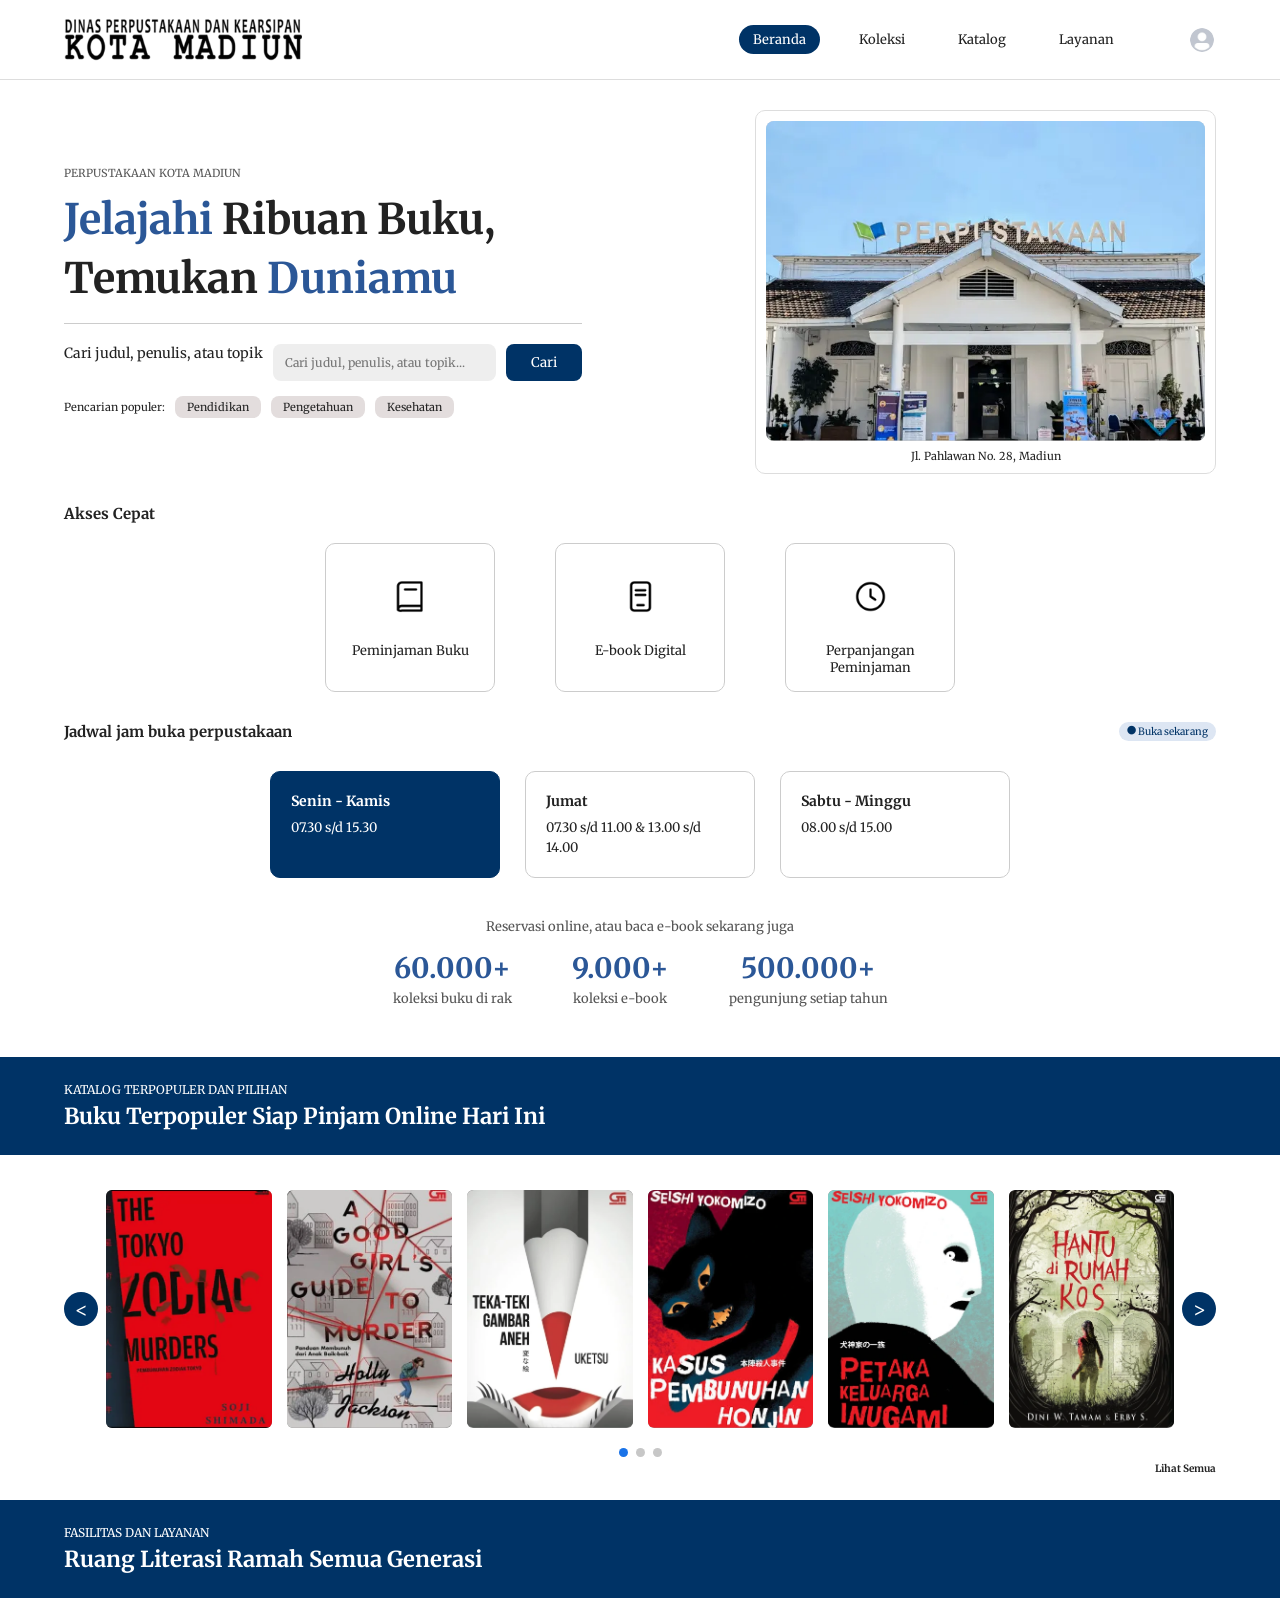
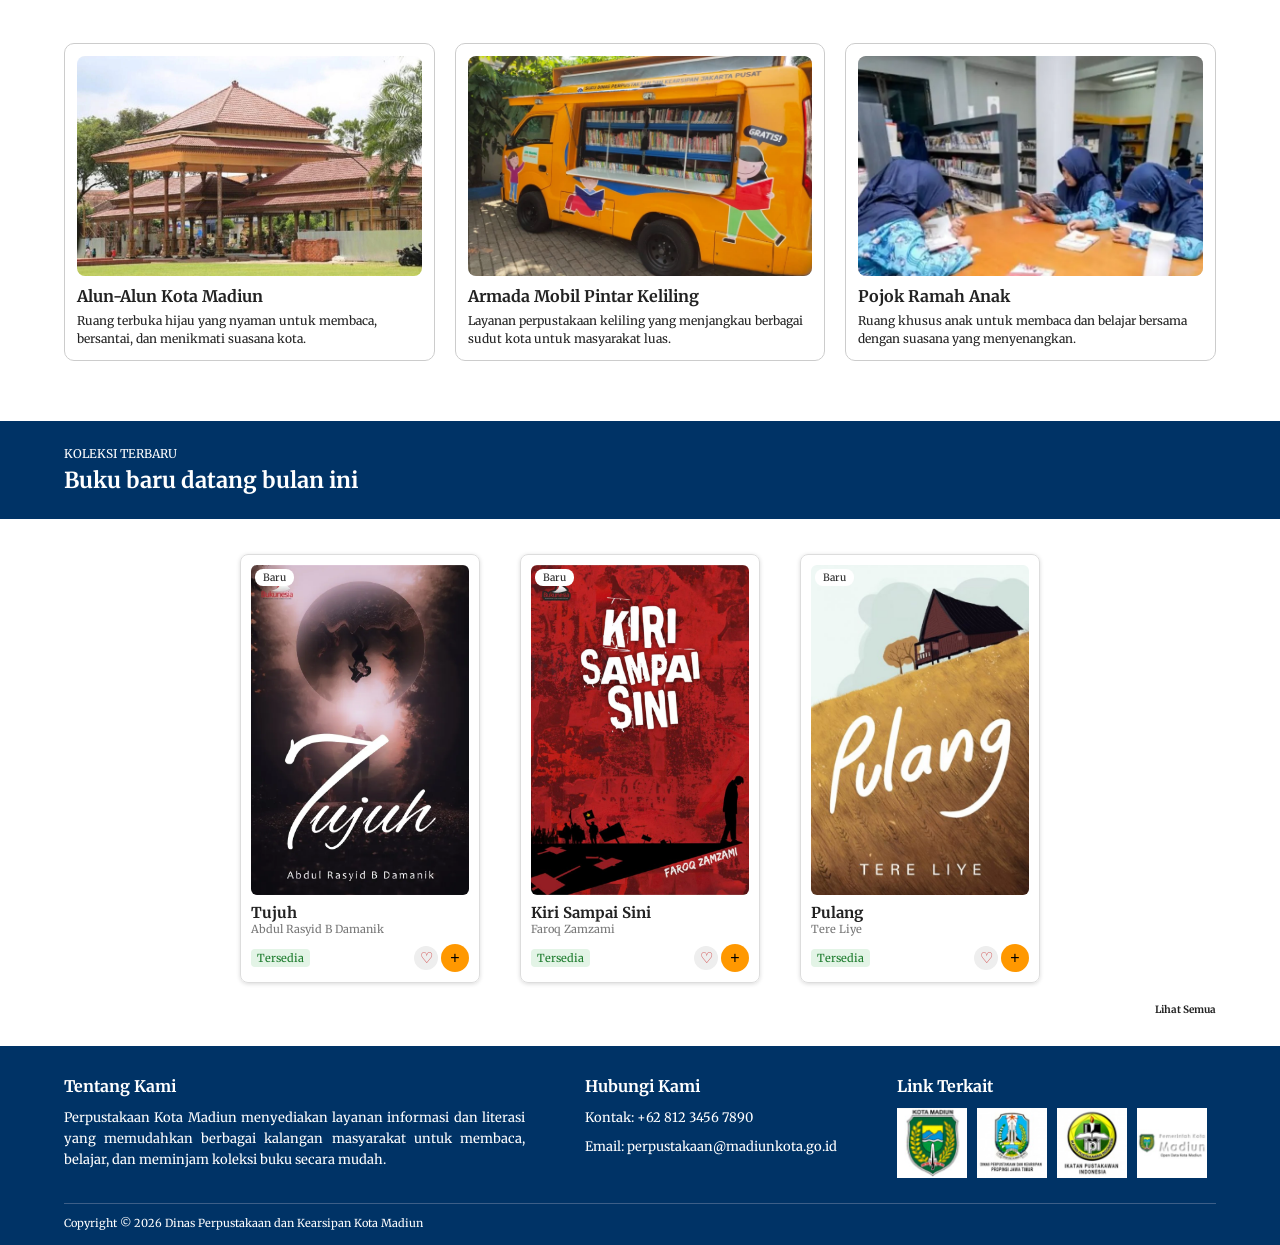
==== commit 0c965766: "nambah transisi" ====
--- a/index.html
+++ b/index.html
@@ -7,6 +7,7 @@
   <link href="https://fonts.googleapis.com/css2?family=Merriweather:wght@400;700&display=swap" rel="stylesheet">
   <link rel="stylesheet" href="common.css">
   <link rel="stylesheet" href="beranda.css">
+  <script src="page-transition.js" defer></script>
   <script src="data-buku.js" defer></script>
   <script src="koleksi-store.js" defer></script>
   <script src="koleksi-ui.js" defer></script>
--- a/common.css
+++ b/common.css
@@ -64,6 +64,11 @@
   background-color: #e8efff;
   color: #0b0b8c;
   outline: none;
+}
+
+.menu a[aria-current="page"] {
+  background-color: #003366;
+  color: #ffffff;
 }
 
 .akun {
@@ -88,6 +93,36 @@
   color: #0b0b8c;
   background-color: #e8efff;
   outline: none;
+}
+
+body {
+  animation: halaman-masuk 220ms ease-out both;
+  transition: opacity 180ms ease, transform 180ms ease;
+}
+
+body.transisi-keluar {
+  animation: none;
+  opacity: 0;
+  transform: translateY(-4px);
+}
+
+@keyframes halaman-masuk {
+  from {
+    opacity: 0;
+    transform: translateY(4px);
+  }
+
+  to {
+    opacity: 1;
+    transform: translateY(0);
+  }
+}
+
+@media (prefers-reduced-motion: reduce) {
+  body {
+    animation: none;
+    transition: none;
+  }
 }
 
 /* Header responsif */
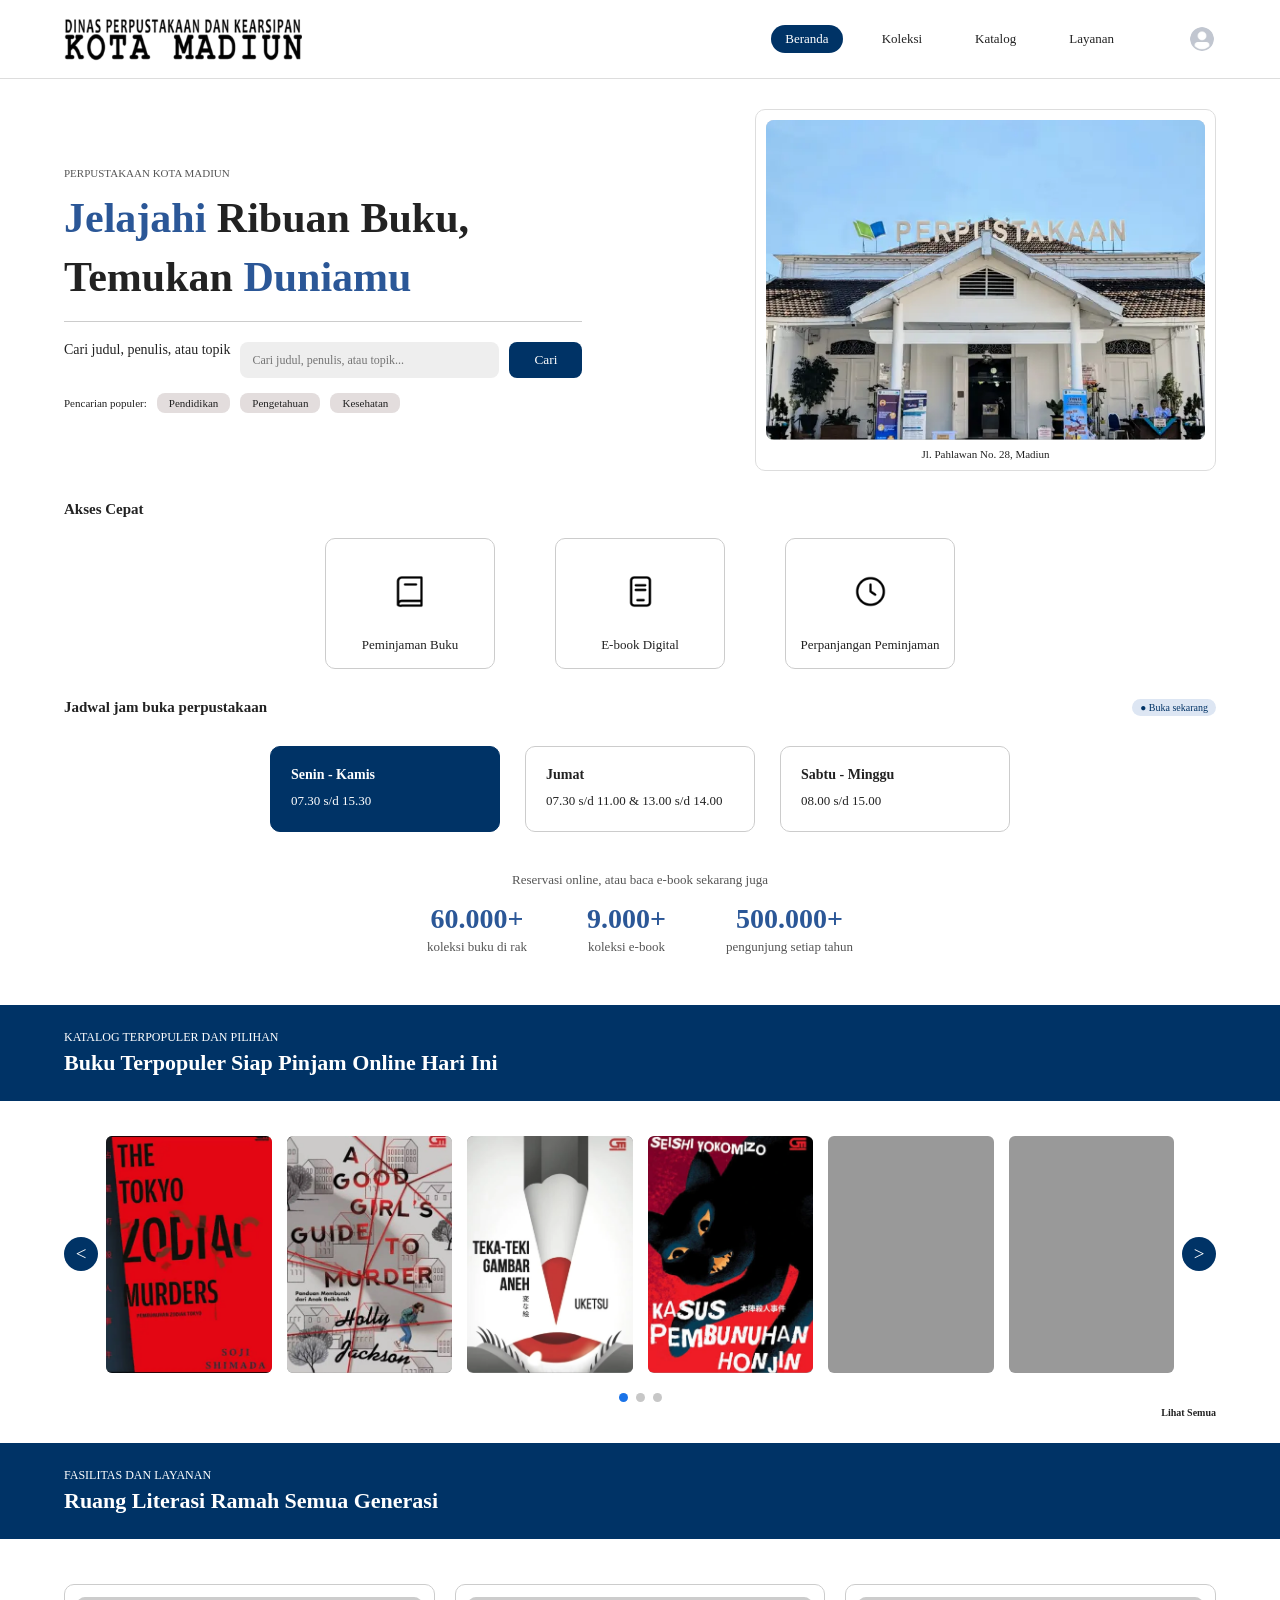
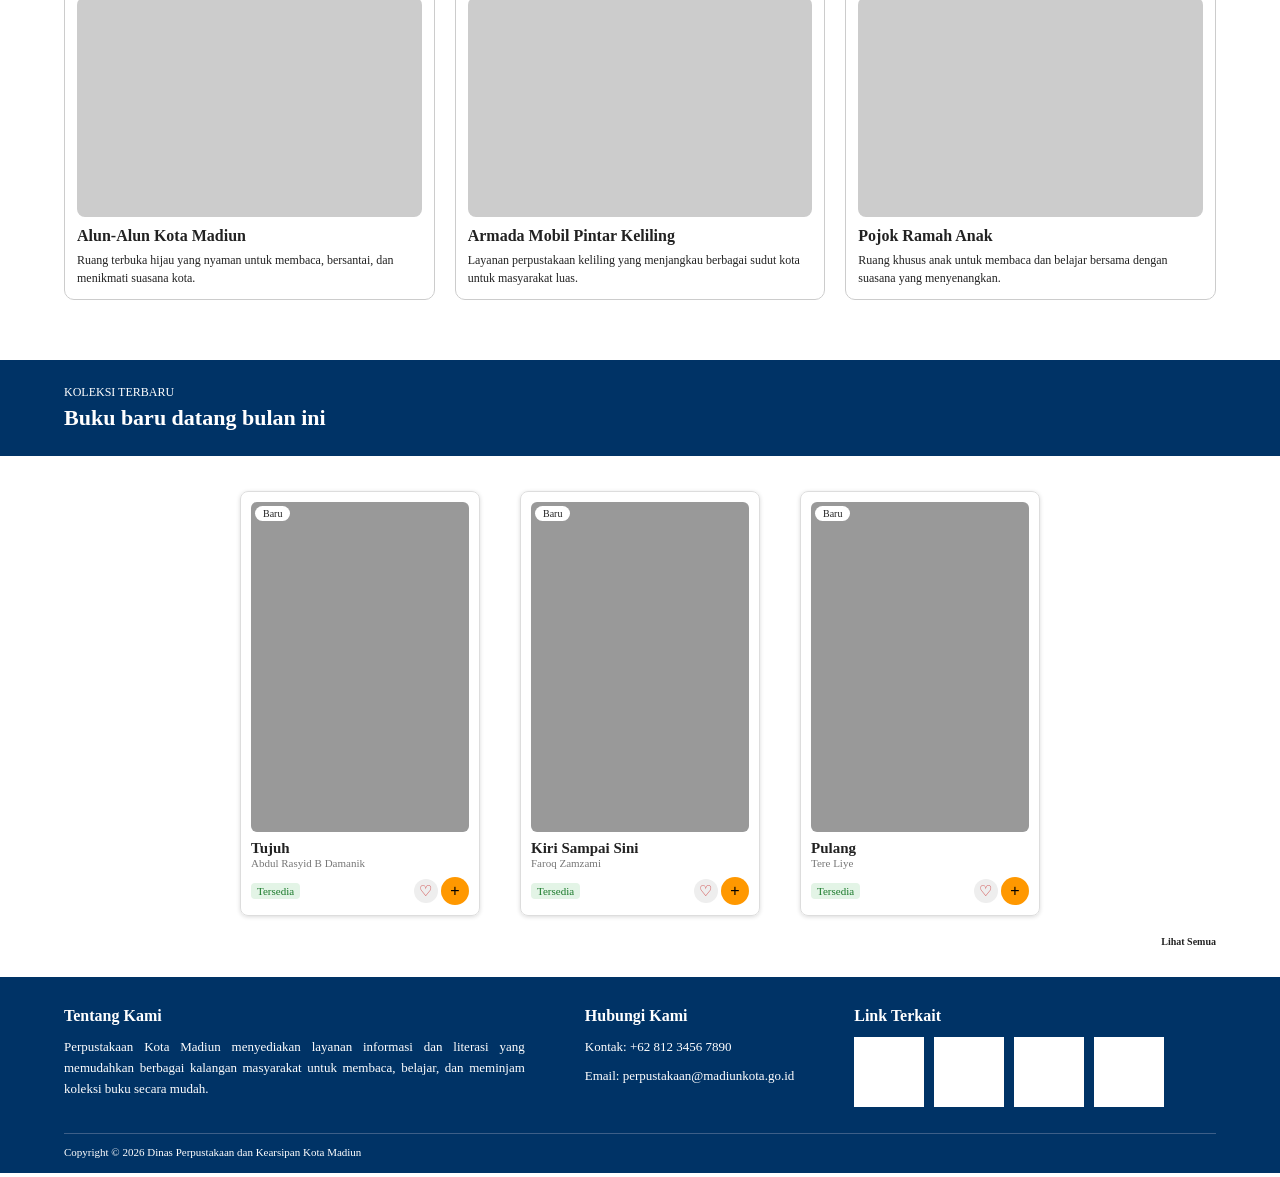
==== commit 46723daa: "rapi" ====
--- a/index.html
+++ b/index.html
@@ -3,295 +3,10 @@
 <head>
   <meta charset="UTF-8">
   <meta name="viewport" content="width=device-width, initial-scale=1.0">
+  <meta http-equiv="refresh" content="0; url=html/index.html">
   <title>Perpustakaan Kota Madiun</title>
-  <link href="https://fonts.googleapis.com/css2?family=Merriweather:wght@400;700&display=swap" rel="stylesheet">
-  <link rel="stylesheet" href="common.css">
-  <link rel="stylesheet" href="beranda.css">
-  <script src="page-transition.js" defer></script>
-  <script src="data-buku.js" defer></script>
-  <script src="koleksi-store.js" defer></script>
-  <script src="koleksi-ui.js" defer></script>
-  <script src="beranda.js" defer></script>
 </head>
-<body class="halaman-beranda">
-
-  <!-- header -->
-  <header class="header">
-    <div class="header-isi">
-      <!-- logo madiun -->
-      <img src="image/logo.webp" alt="Logo Kota Madiun" class="logo">
-       <!-- navigation -->
-      <nav class="menu">
-        <a href="#" aria-current="page">Beranda</a>
-        <a href="koleksi.html">Koleksi</a>
-        <a href="katalog.html">Katalog</a>
-        <a href="#">Layanan</a>
-      </nav>
-      <a href="#" class="akun" aria-label="Profil pengguna" title="Profil pengguna">
-        <img src="image/profil.webp" alt="Foto profil" class="foto-profil">
-      </a>
-    </div>
-  </header>
-
-  <!-- hero section -->
-  <section class="hero">
-    <div class="hero-kiri">
-      <p class="label-kecil">PERPUSTAKAAN KOTA MADIUN</p>
-      <h1>
-        <span class="biru">Jelajahi</span> Ribuan Buku,<br>
-        Temukan <span class="biru">Duniamu</span>
-      </h1>
-      <hr>
-
-      <form class="kotak-cari" action="katalog.html#daftar-katalog" method="get" role="search">
-        <label class="sr-only" for="pencarian-beranda">Cari judul, penulis, atau topik</label>
-        <input id="pencarian-beranda" name="q" type="search" placeholder="Cari judul, penulis, atau topik...">
-        <button>Cari</button>
-      </form>
-
-      <div class="populer">
-        <span>Pencarian populer:</span>
-        <a href="#">Pendidikan</a>
-        <a href="#">Pengetahuan</a>
-        <a href="#">Kesehatan</a>
-      </div>
-    </div>
-
-    <div class="hero-kanan">
-      <!-- foto gedung -->
-      <img src="image/perpus.webp" alt="Gedung Perpustakaan">
-      <p>Jl. Pahlawan No. 28, Madiun</p>
-    </div>
-  </section>
-
-  <!-- menu akses cepat -->
-  <section class="akses">
-    <h2 class="judul-kiri">Akses Cepat</h2>
-    <div class="akses-kartu">
-      <a class="kartu-kecil" href="katalog.html">
-        <img src="image/01-buku.webp" alt="Peminjaman Buku" class="ikon">
-        <p>Peminjaman Buku</p>
-      </a>
-      <a class="kartu-kecil" href="katalog.html?jenis=ebook#daftar-katalog">
-        <img src="image/34-ebook.webp" alt="" class="ikon">
-        <p>E-book Digital</p>
-      </a>
-      <a class="kartu-kecil" href="perpanjangan.html">
-        <img src="image/09-jam.webp" alt="" class="ikon">
-        <p>Perpanjangan Peminjaman</p>
-      </a>
-    </div>
-  </section>
-
-  <!-- jadwal perpus -->
-  <section class="jadwal">
-    <div class="judul-jadwal-utama">
-      <h2 class="judul-kiri">Jadwal jam buka perpustakaan</h2>
-      <span class="badge-buka">● Buka sekarang</span>
-    </div>
-
-    <div class="jadwal-kartu">
-      <div class="kotak-jadwal biru-tua">
-        <h4>Senin - Kamis</h4>
-        <p>07.30 s/d 15.30</p>
-      </div>
-
-      <div class="kotak-jadwal">
-        <h4>Jumat</h4>
-        <p>07.30 s/d 11.00 &amp; 13.00 s/d 14.00</p>
-      </div>
-
-      <div class="kotak-jadwal">
-        <h4>Sabtu - Minggu</h4>
-        <p>08.00 s/d 15.00</p>
-      </div>
-    </div>
-
-    <p class="reservasi">Reservasi online, atau baca e-book sekarang juga</p>
-
-    <div class="statistik">
-      <div>
-        <h3>60.000+</h3>
-        <p>koleksi buku di rak</p>
-      </div>
-      <div>
-        <h3>9.000+</h3>
-        <p>koleksi e-book</p>
-      </div>
-      <div>
-        <h3>500.000+</h3>
-        <p>pengunjung setiap tahun</p>
-      </div>
-    </div>
-  </section>
-
-  <!-- buku populer -->
-  <div class="pita">
-    <small>KATALOG TERPOPULER DAN PILIHAN</small>
-    <h2>Buku Terpopuler Siap Pinjam Online Hari Ini</h2>
-  </div>
-
-  <section class="populer-buku">
-    <div class="carousel-populer">
-      <div class="jendela-populer">
-        <div class="jalur-populer" id="jalur-populer">
-          <div class="halaman-populer">
-            <a class="sampul-populer tautan-detail-buku" href="detail-buku.html?id=tokyo-zodiac" aria-label="Buka detail The Tokyo Zodiac Murders">
-              <img src="image/cover1.webp" alt="Sampul The Tokyo Zodiac Murders">
-              <span class="buka-buku">Buka</span>
-            </a>
-            <a class="sampul-populer tautan-detail-buku" href="detail-buku.html?id=good-girl-murder" aria-label="Buka detail A Good Girl's Guide to Murder">
-              <img src="image/cover2.webp" alt="Sampul A Good Girl's Guide to Murder">
-              <span class="buka-buku">Buka</span>
-            </a>
-            <a class="sampul-populer tautan-detail-buku" href="detail-buku.html?id=teka-teki-gambar-aneh" aria-label="Buka detail Teka-Teki Gambar Aneh">
-              <img src="image/cover3.webp" alt="Sampul Teka-Teki Gambar Aneh">
-              <span class="buka-buku">Buka</span>
-            </a>
-            <a class="sampul-populer tautan-detail-buku" href="detail-buku.html?id=kasus-honjin" aria-label="Buka detail Kasus Pembunuhan Honjin">
-              <img src="image/cover4.webp" alt="Sampul Kasus Pembunuhan Honjin">
-              <span class="buka-buku">Buka</span>
-            </a>
-            <a class="sampul-populer tautan-detail-buku" href="detail-buku.html?id=petaka-inugami" aria-label="Buka detail Petaka Keluarga Inugami">
-              <img src="image/cover5.webp" alt="Sampul Petaka Keluarga Inugami">
-              <span class="buka-buku">Buka</span>
-            </a>
-            <a class="sampul-populer tautan-detail-buku" href="detail-buku.html?id=hantu-rumah-kos" aria-label="Buka detail Hantu di Rumah Kos">
-              <img src="image/cover6.webp" alt="Sampul Hantu di Rumah Kos">
-              <span class="buka-buku">Buka</span>
-            </a>
-          </div>
-        </div>
-      </div>
-      <button class="panah-populer" id="panah-populer" type="button" aria-label="Halaman buku populer berikutnya">&gt;</button>
-      <button class="panah-populer panah-populer-kiri" id="panah-populer-sebelumnya" type="button" aria-label="Halaman buku populer sebelumnya">&lt;</button>
-    </div>
-
-    <div class="indikator-populer" id="indikator-populer" role="group" aria-label="Halaman buku populer"></div>
-
-    <a href="katalog.html" class="lihat-semua">Lihat Semua</a>
-  </section>
-
-  <!-- ruang fasilitas -->
-  <div class="pita">
-    <small>FASILITAS DAN LAYANAN</small>
-    <h2>Ruang Literasi Ramah Semua Generasi</h2>
-  </div>
-
-  <section class="fasilitas">
-    <div class="kartu-fasilitas">
-      <img src="image/fasilitas1.webp" alt="Fasilitas 1">
-      <h4>Alun-Alun Kota Madiun</h4>
-      <p>Ruang terbuka hijau yang nyaman untuk membaca, bersantai, dan menikmati suasana kota.</p>
-    </div>
-
-    <div class="kartu-fasilitas">
-      <img src="image/fasilitas2.webp" alt="Fasilitas 2">
-      <h4>Armada Mobil Pintar Keliling</h4>
-      <p>Layanan perpustakaan keliling yang menjangkau berbagai sudut kota untuk masyarakat luas.</p>
-    </div>
-
-    <div class="kartu-fasilitas">
-      <img src="image/fasilitas3.webp" alt="Fasilitas 3">
-      <h4>Pojok Ramah Anak</h4>
-      <p>Ruang khusus anak untuk membaca dan belajar bersama dengan suasana yang menyenangkan.</p>
-    </div>
-  </section>
-
-  <!-- buku baru -->
-  <div class="pita">
-    <small>KOLEKSI TERBARU</small>
-    <h2>Buku baru datang bulan ini</h2>
-  </div>
-
-  <section class="buku-baru">
-    <div class="kartu-buku" data-book-id="tujuh">
-      <span class="badge-baru">Baru</span>
-      <a class="tautan-detail-buku" href="detail-buku.html?id=tujuh">
-        <img src="image/baru1.webp" alt="Sampul Tujuh">
-        <h4>Tujuh</h4>
-      </a>
-      <p class="penulis">Abdul Rasyid B Damanik</p>
-      <div class="bawah-kartu">
-        <span class="status">Tersedia</span>
-        <div>
-          <button class="tombol-bulat aksi-favorit" type="button" data-aksi-favorit aria-label="Tambahkan Tujuh ke favorit" aria-pressed="false">♡</button>
-          <button class="tombol-bulat oranye aksi-simpan" type="button" data-aksi-simpan aria-label="Simpan Tujuh ke koleksi">+</button>
-        </div>
-      </div>
-    </div>
-
-    <div class="kartu-buku" data-book-id="kiri-sampai-sini">
-      <span class="badge-baru">Baru</span>
-      <a class="tautan-detail-buku" href="detail-buku.html?id=kiri-sampai-sini">
-        <img src="image/baru3.webp" alt="Sampul Kiri Sampai Sini">
-        <h4>Kiri Sampai Sini</h4>
-      </a>
-      <p class="penulis">Faroq Zamzami</p>
-      <div class="bawah-kartu">
-        <span class="status">Tersedia</span>
-        <div>
-          <button class="tombol-bulat aksi-favorit" type="button" data-aksi-favorit aria-label="Tambahkan Kiri Sampai Sini ke favorit" aria-pressed="false">♡</button>
-          <button class="tombol-bulat oranye aksi-simpan" type="button" data-aksi-simpan aria-label="Simpan Kiri Sampai Sini ke koleksi">+</button>
-        </div>
-      </div>
-    </div>
-
-    <div class="kartu-buku" data-book-id="pulang">
-      <span class="badge-baru">Baru</span>
-      <a class="tautan-detail-buku" href="detail-buku.html?id=pulang">
-        <img src="image/baru2.webp" alt="Sampul Pulang">
-        <h4>Pulang</h4>
-      </a>
-      <p class="penulis">Tere Liye</p>
-      <div class="bawah-kartu">
-        <span class="status">Tersedia</span>
-        <div>
-          <button class="tombol-bulat aksi-favorit" type="button" data-aksi-favorit aria-label="Tambahkan Pulang ke favorit" aria-pressed="false">♡</button>
-          <button class="tombol-bulat oranye aksi-simpan" type="button" data-aksi-simpan aria-label="Simpan Pulang ke koleksi">+</button>
-        </div>
-      </div>
-    </div>
-  </section>
-
-  <a href="#" class="lihat-semua kanan">Lihat Semua</a>
-
-  <!-- footer -->
-  <footer class="footer">
-    <div class="footer-isi">
-      <div class="footer-kolom lebar">
-        <h4>Tentang Kami</h4>
-        <p>Perpustakaan Kota Madiun menyediakan layanan informasi dan literasi yang memudahkan berbagai kalangan masyarakat untuk membaca, belajar, dan meminjam koleksi buku secara mudah.</p>
-      </div>
-
-      <div class="footer-kolom">
-        <h4>Hubungi Kami</h4>
-        <p>Kontak: +62 812 3456 7890</p>
-        <p>Email: perpustakaan@madiunkota.go.id</p>
-      </div>
-
-      <div class="footer-kolom">
-        <h4>Link Terkait</h4>
-         <!-- gambar link -->
-        <div class="logo-footer">
-          <a href="https://www.madiunkota.go.id/" target="_blank" rel="noopener" title="Link 1">
-            <img src="image/link1.webp" alt="Link 1">
-          </a>
-          <a href="https://disperpusip.jatimprov.go.id/" target="_blank" rel="noopener" title="Link 2">
-            <img src="image/link2.webp" alt="Link 2">
-          </a>
-          <a href="https://perpusnas.go.id/berita/ikatan-pustakawan-indonesia-didorong-memiliki-peran-dalam-pengembangan-perpustakaan" target="_blank" rel="noopener" title="Link 3">
-            <img src="image/link3.webp" alt="Link 3">
-          </a>
-          <a href="https://www.madiunkota.go.id/" target="_blank" rel="noopener" title="Link 4">
-            <img src="image/link4.webp" alt="Link 4">
-          </a>
-        </div>
-      </div>
-    </div>
-
-    <p class="copyright">Copyright © 2026 Dinas Perpustakaan dan Kearsipan Kota Madiun</p>
-  </footer>
-
+<body>
+  <p>Membuka <a href="html/index.html">beranda Perpustakaan Kota Madiun</a>...</p>
 </body>
 </html>
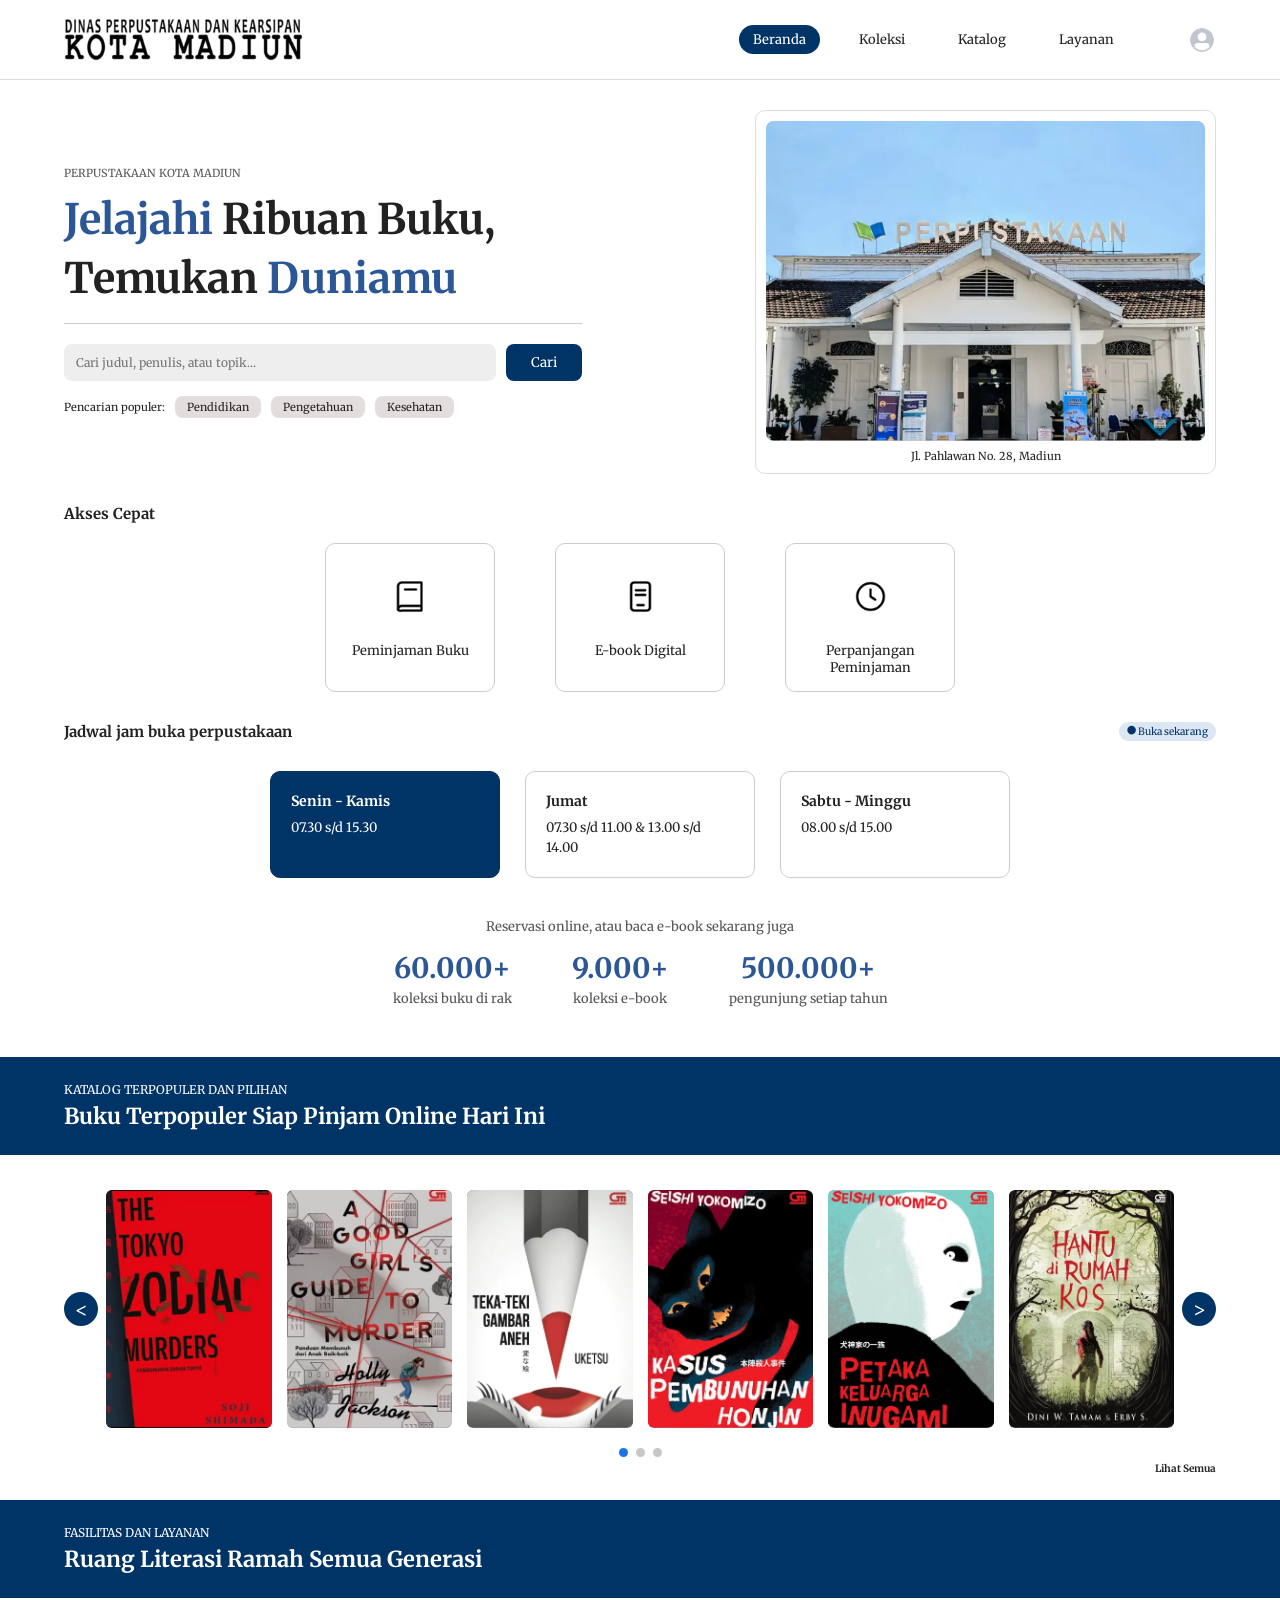
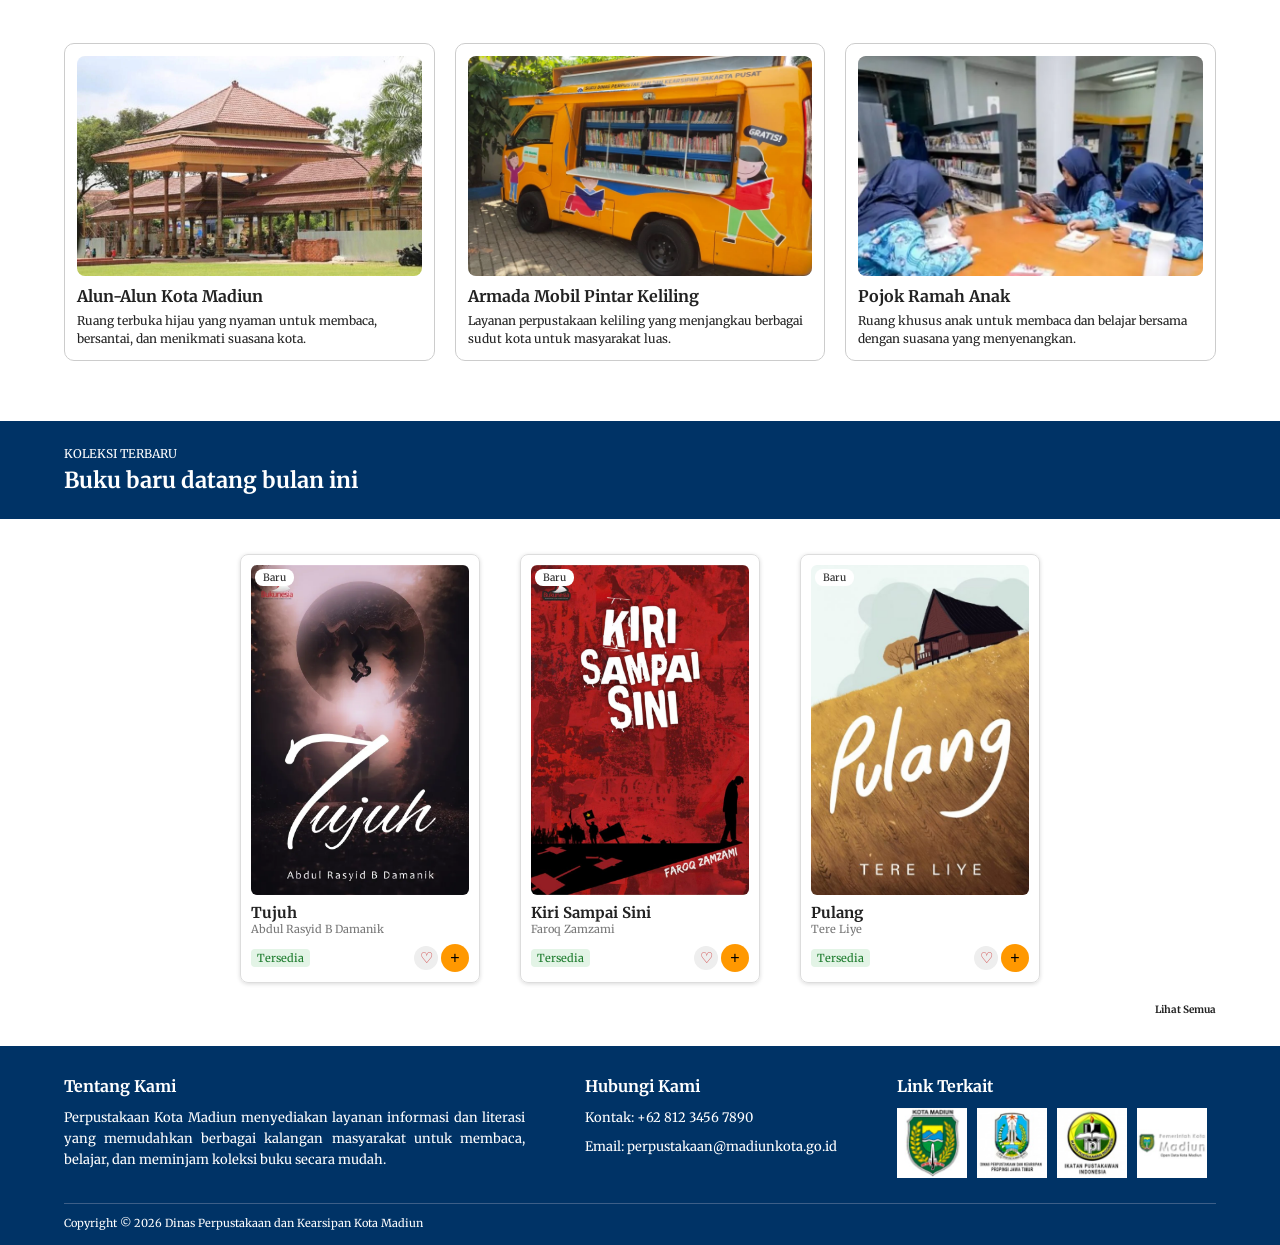
==== commit 9a11536c: "rapikan" ====
--- a/index.html
+++ b/index.html
@@ -3,10 +3,294 @@
 <head>
   <meta charset="UTF-8">
   <meta name="viewport" content="width=device-width, initial-scale=1.0">
-  <meta http-equiv="refresh" content="0; url=html/index.html">
   <title>Perpustakaan Kota Madiun</title>
+  <link href="https://fonts.googleapis.com/css2?family=Merriweather:wght@400;700&display=swap" rel="stylesheet">
+  <link rel="stylesheet" href="css/common.css">
+  <link rel="stylesheet" href="css/beranda.css">
+  <script src="js/page-transition.js" defer></script>
+  <script src="js/data-buku.js" defer></script>
+  <script src="js/koleksi-store.js" defer></script>
+  <script src="js/koleksi-ui.js" defer></script>
+  <script src="js/beranda.js" defer></script>
 </head>
-<body>
-  <p>Membuka <a href="html/index.html">beranda Perpustakaan Kota Madiun</a>...</p>
+<body class="halaman-beranda">
+
+  <!-- header -->
+  <header class="header">
+    <div class="header-isi">
+      <!-- logo madiun -->
+      <img src="image/logo.webp" alt="Logo Kota Madiun" class="logo">
+       <!-- navigation -->
+      <nav class="menu">
+        <a href="#" aria-current="page">Beranda</a>
+        <a href="html/koleksi.html">Koleksi</a>
+        <a href="html/katalog.html">Katalog</a>
+        <a href="#">Layanan</a>
+      </nav>
+      <a href="#" class="akun" aria-label="Profil pengguna" title="Profil pengguna">
+        <img src="image/profil.webp" alt="Foto profil" class="foto-profil">
+      </a>
+    </div>
+  </header>
+
+  <!-- hero section -->
+  <section class="hero">
+    <div class="hero-kiri">
+      <p class="label-kecil">PERPUSTAKAAN KOTA MADIUN</p>
+      <h1>
+        <span class="biru">Jelajahi</span> Ribuan Buku,<br>
+        Temukan <span class="biru">Duniamu</span>
+      </h1>
+      <hr>
+
+      <form class="kotak-cari" action="katalog.html#daftar-katalog" method="get" role="search">
+        <input id="pencarian-beranda" name="q" type="search" placeholder="Cari judul, penulis, atau topik...">
+        <button>Cari</button>
+      </form>
+
+      <div class="populer">
+        <span>Pencarian populer:</span>
+        <a href="#">Pendidikan</a>
+        <a href="#">Pengetahuan</a>
+        <a href="#">Kesehatan</a>
+      </div>
+    </div>
+
+    <div class="hero-kanan">
+      <!-- foto gedung -->
+      <img src="image/perpus.webp" alt="Gedung Perpustakaan">
+      <p>Jl. Pahlawan No. 28, Madiun</p>
+    </div>
+  </section>
+
+  <!-- menu akses cepat -->
+  <section class="akses">
+    <h2 class="judul-kiri">Akses Cepat</h2>
+    <div class="akses-kartu">
+      <a class="kartu-kecil" href="html/katalog.html">
+        <img src="image/01-buku.webp" alt="Peminjaman Buku" class="ikon">
+        <p>Peminjaman Buku</p>
+      </a>
+      <a class="kartu-kecil" href="html/katalog.html?jenis=ebook#daftar-katalog">
+        <img src="image/34-ebook.webp" alt="" class="ikon">
+        <p>E-book Digital</p>
+      </a>
+      <a class="kartu-kecil" href="html/perpanjangan.html">
+        <img src="image/09-jam.webp" alt="" class="ikon">
+        <p>Perpanjangan Peminjaman</p>
+      </a>
+    </div>
+  </section>
+
+  <!-- jadwal perpus -->
+  <section class="jadwal">
+    <div class="judul-jadwal-utama">
+      <h2 class="judul-kiri">Jadwal jam buka perpustakaan</h2>
+      <span class="badge-buka">● Buka sekarang</span>
+    </div>
+
+    <div class="jadwal-kartu">
+      <div class="kotak-jadwal biru-tua">
+        <h4>Senin - Kamis</h4>
+        <p>07.30 s/d 15.30</p>
+      </div>
+
+      <div class="kotak-jadwal">
+        <h4>Jumat</h4>
+        <p>07.30 s/d 11.00 &amp; 13.00 s/d 14.00</p>
+      </div>
+
+      <div class="kotak-jadwal">
+        <h4>Sabtu - Minggu</h4>
+        <p>08.00 s/d 15.00</p>
+      </div>
+    </div>
+
+    <p class="reservasi">Reservasi online, atau baca e-book sekarang juga</p>
+
+    <div class="statistik">
+      <div>
+        <h3>60.000+</h3>
+        <p>koleksi buku di rak</p>
+      </div>
+      <div>
+        <h3>9.000+</h3>
+        <p>koleksi e-book</p>
+      </div>
+      <div>
+        <h3>500.000+</h3>
+        <p>pengunjung setiap tahun</p>
+      </div>
+    </div>
+  </section>
+
+  <!-- buku populer -->
+  <div class="pita">
+    <small>KATALOG TERPOPULER DAN PILIHAN</small>
+    <h2>Buku Terpopuler Siap Pinjam Online Hari Ini</h2>
+  </div>
+
+  <section class="populer-buku">
+    <div class="carousel-populer">
+      <div class="jendela-populer">
+        <div class="jalur-populer" id="jalur-populer">
+          <div class="halaman-populer">
+            <a class="sampul-populer tautan-detail-buku" href="html/detail-buku.html?id=tokyo-zodiac" aria-label="Buka detail The Tokyo Zodiac Murders">
+              <img src="image/cover1.webp" alt="Sampul The Tokyo Zodiac Murders">
+              <span class="buka-buku">Buka</span>
+            </a>
+            <a class="sampul-populer tautan-detail-buku" href="html/detail-buku.html?id=good-girl-murder" aria-label="Buka detail A Good Girl's Guide to Murder">
+              <img src="image/cover2.webp" alt="Sampul A Good Girl's Guide to Murder">
+              <span class="buka-buku">Buka</span>
+            </a>
+            <a class="sampul-populer tautan-detail-buku" href="html/detail-buku.html?id=teka-teki-gambar-aneh" aria-label="Buka detail Teka-Teki Gambar Aneh">
+              <img src="image/cover3.webp" alt="Sampul Teka-Teki Gambar Aneh">
+              <span class="buka-buku">Buka</span>
+            </a>
+            <a class="sampul-populer tautan-detail-buku" href="html/detail-buku.html?id=kasus-honjin" aria-label="Buka detail Kasus Pembunuhan Honjin">
+              <img src="image/cover4.webp" alt="Sampul Kasus Pembunuhan Honjin">
+              <span class="buka-buku">Buka</span>
+            </a>
+            <a class="sampul-populer tautan-detail-buku" href="html/detail-buku.html?id=petaka-inugami" aria-label="Buka detail Petaka Keluarga Inugami">
+              <img src="image/cover5.webp" alt="Sampul Petaka Keluarga Inugami">
+              <span class="buka-buku">Buka</span>
+            </a>
+            <a class="sampul-populer tautan-detail-buku" href="html/detail-buku.html?id=hantu-rumah-kos" aria-label="Buka detail Hantu di Rumah Kos">
+              <img src="image/cover6.webp" alt="Sampul Hantu di Rumah Kos">
+              <span class="buka-buku">Buka</span>
+            </a>
+          </div>
+        </div>
+      </div>
+      <button class="panah-populer" id="panah-populer" type="button" aria-label="Halaman buku populer berikutnya">&gt;</button>
+      <button class="panah-populer panah-populer-kiri" id="panah-populer-sebelumnya" type="button" aria-label="Halaman buku populer sebelumnya">&lt;</button>
+    </div>
+
+    <div class="indikator-populer" id="indikator-populer" role="group" aria-label="Halaman buku populer"></div>
+
+    <a href="html/katalog.html" class="lihat-semua">Lihat Semua</a>
+  </section>
+
+  <!-- ruang fasilitas -->
+  <div class="pita">
+    <small>FASILITAS DAN LAYANAN</small>
+    <h2>Ruang Literasi Ramah Semua Generasi</h2>
+  </div>
+
+  <section class="fasilitas">
+    <div class="kartu-fasilitas">
+      <img src="image/fasilitas1.webp" alt="Fasilitas 1">
+      <h4>Alun-Alun Kota Madiun</h4>
+      <p>Ruang terbuka hijau yang nyaman untuk membaca, bersantai, dan menikmati suasana kota.</p>
+    </div>
+
+    <div class="kartu-fasilitas">
+      <img src="image/fasilitas2.webp" alt="Fasilitas 2">
+      <h4>Armada Mobil Pintar Keliling</h4>
+      <p>Layanan perpustakaan keliling yang menjangkau berbagai sudut kota untuk masyarakat luas.</p>
+    </div>
+
+    <div class="kartu-fasilitas">
+      <img src="image/fasilitas3.webp" alt="Fasilitas 3">
+      <h4>Pojok Ramah Anak</h4>
+      <p>Ruang khusus anak untuk membaca dan belajar bersama dengan suasana yang menyenangkan.</p>
+    </div>
+  </section>
+
+  <!-- buku baru -->
+  <div class="pita">
+    <small>KOLEKSI TERBARU</small>
+    <h2>Buku baru datang bulan ini</h2>
+  </div>
+
+  <section class="buku-baru">
+    <div class="kartu-buku" data-book-id="tujuh">
+      <span class="badge-baru">Baru</span>
+      <a class="tautan-detail-buku" href="html/detail-buku.html?id=tujuh">
+        <img src="image/baru1.webp" alt="Sampul Tujuh">
+        <h4>Tujuh</h4>
+      </a>
+      <p class="penulis">Abdul Rasyid B Damanik</p>
+      <div class="bawah-kartu">
+        <span class="status">Tersedia</span>
+        <div>
+          <button class="tombol-bulat aksi-favorit" type="button" data-aksi-favorit aria-label="Tambahkan Tujuh ke favorit" aria-pressed="false">♡</button>
+          <button class="tombol-bulat oranye aksi-simpan" type="button" data-aksi-simpan aria-label="Simpan Tujuh ke koleksi">+</button>
+        </div>
+      </div>
+    </div>
+
+    <div class="kartu-buku" data-book-id="kiri-sampai-sini">
+      <span class="badge-baru">Baru</span>
+      <a class="tautan-detail-buku" href="html/detail-buku.html?id=kiri-sampai-sini">
+        <img src="image/baru3.webp" alt="Sampul Kiri Sampai Sini">
+        <h4>Kiri Sampai Sini</h4>
+      </a>
+      <p class="penulis">Faroq Zamzami</p>
+      <div class="bawah-kartu">
+        <span class="status">Tersedia</span>
+        <div>
+          <button class="tombol-bulat aksi-favorit" type="button" data-aksi-favorit aria-label="Tambahkan Kiri Sampai Sini ke favorit" aria-pressed="false">♡</button>
+          <button class="tombol-bulat oranye aksi-simpan" type="button" data-aksi-simpan aria-label="Simpan Kiri Sampai Sini ke koleksi">+</button>
+        </div>
+      </div>
+    </div>
+
+    <div class="kartu-buku" data-book-id="pulang">
+      <span class="badge-baru">Baru</span>
+      <a class="tautan-detail-buku" href="html/detail-buku.html?id=pulang">
+        <img src="image/baru2.webp" alt="Sampul Pulang">
+        <h4>Pulang</h4>
+      </a>
+      <p class="penulis">Tere Liye</p>
+      <div class="bawah-kartu">
+        <span class="status">Tersedia</span>
+        <div>
+          <button class="tombol-bulat aksi-favorit" type="button" data-aksi-favorit aria-label="Tambahkan Pulang ke favorit" aria-pressed="false">♡</button>
+          <button class="tombol-bulat oranye aksi-simpan" type="button" data-aksi-simpan aria-label="Simpan Pulang ke koleksi">+</button>
+        </div>
+      </div>
+    </div>
+  </section>
+
+  <a href="#" class="lihat-semua kanan">Lihat Semua</a>
+
+  <!-- footer -->
+  <footer class="footer">
+    <div class="footer-isi">
+      <div class="footer-kolom lebar">
+        <h4>Tentang Kami</h4>
+        <p>Perpustakaan Kota Madiun menyediakan layanan informasi dan literasi yang memudahkan berbagai kalangan masyarakat untuk membaca, belajar, dan meminjam koleksi buku secara mudah.</p>
+      </div>
+
+      <div class="footer-kolom">
+        <h4>Hubungi Kami</h4>
+        <p>Kontak: +62 812 3456 7890</p>
+        <p>Email: perpustakaan@madiunkota.go.id</p>
+      </div>
+
+      <div class="footer-kolom">
+        <h4>Link Terkait</h4>
+         <!-- gambar link -->
+        <div class="logo-footer">
+          <a href="https://www.madiunkota.go.id/" target="_blank" rel="noopener" title="Link 1">
+            <img src="image/link1.webp" alt="Link 1">
+          </a>
+          <a href="https://disperpusip.jatimprov.go.id/" target="_blank" rel="noopener" title="Link 2">
+            <img src="image/link2.webp" alt="Link 2">
+          </a>
+          <a href="https://perpusnas.go.id/berita/ikatan-pustakawan-indonesia-didorong-memiliki-peran-dalam-pengembangan-perpustakaan" target="_blank" rel="noopener" title="Link 3">
+            <img src="image/link3.webp" alt="Link 3">
+          </a>
+          <a href="https://www.madiunkota.go.id/" target="_blank" rel="noopener" title="Link 4">
+            <img src="image/link4.webp" alt="Link 4">
+          </a>
+        </div>
+      </div>
+    </div>
+
+    <p class="copyright">Copyright © 2026 Dinas Perpustakaan dan Kearsipan Kota Madiun</p>
+  </footer>
+
 </body>
 </html>
--- a/css/common.css
+++ b/css/common.css
@@ -0,0 +1,955 @@
+/* Reset dan gaya global */
+* {
+  margin: 0;
+  padding: 0;
+  box-sizing: border-box;
+}
+
+body {
+  font-family: 'Merriweather', serif;
+  background-color: #ffffff;
+  color: #222222;
+  font-size: 14px;
+}
+
+a {
+  text-decoration: none;
+  color: inherit;
+}
+
+img {
+  display: block;
+}
+
+.biru {
+  color: #2b5797;
+}
+
+/* Header dan navigasi */
+.header {
+  border-bottom: 1px solid #dddddd;
+  padding: 15px 0;
+}
+
+.header-isi {
+  width: 90%;
+  max-width: 1200px;
+  margin: 0 auto;
+  display: flex;
+  align-items: center;
+}
+
+.logo {
+  height: 45px;
+  flex-shrink: 0;
+}
+
+.menu {
+  display: flex;
+  gap: 25px;
+  align-items: center;
+  margin-left: auto;
+  padding: 10px 24px 10px 40px;
+}
+
+.menu a {
+  padding: 6px 14px;
+  border-radius: 20px;
+  font-size: 13px;
+  transition: background-color 180ms ease, color 180ms ease;
+}
+
+.menu a:hover,
+.menu a:focus-visible {
+  background-color: #e8efff;
+  color: #0b0b8c;
+  outline: none;
+}
+
+.menu a[aria-current="page"] {
+  background-color: #003366;
+  color: #ffffff;
+}
+
+.akun {
+  width: 28px;
+  height: 28px;
+  margin-left: 36px;
+  display: grid;
+  place-items: center;
+  color: #bdbdbd;
+  border-radius: 50%;
+  transition: color 180ms ease, background-color 180ms ease;
+}
+
+.foto-profil {
+  width: 24px;
+  height: 24px;
+  border-radius: 50%;
+}
+
+.akun:hover,
+.akun:focus-visible {
+  color: #0b0b8c;
+  background-color: #e8efff;
+  outline: none;
+}
+
+body {
+  animation: halaman-masuk 220ms ease-out both;
+  transition: opacity 180ms ease, transform 180ms ease;
+}
+
+body.transisi-keluar {
+  animation: none;
+  opacity: 0;
+  transform: translateY(-4px);
+}
+
+@keyframes halaman-masuk {
+  from {
+    opacity: 0;
+    transform: translateY(4px);
+  }
+
+  to {
+    opacity: 1;
+    transform: translateY(0);
+  }
+}
+
+@media (prefers-reduced-motion: reduce) {
+  body {
+    animation: none;
+    transition: none;
+  }
+}
+
+/* Header responsif */
+@media (max-width: 900px) {
+  .header-isi {
+    flex-wrap: wrap;
+    row-gap: 12px;
+  }
+
+  .logo {
+    height: 38px;
+  }
+
+  .menu {
+    order: 1;
+    width: 100%;
+    justify-content: center;
+    gap: 6px;
+    margin-left: 0;
+    padding: 10px 0 0;
+    border-left: 0;
+    border-top: 1px solid #d5e8ff;
+  }
+
+  .menu a {
+    padding: 6px 10px;
+  }
+
+  .akun {
+    margin-left: auto;
+  }
+}
+
+/* Footer */
+.footer {
+  background-color: #003366;
+  color: white;
+  padding: 30px 0 15px;
+}
+
+.footer-isi {
+  width: 90%;
+  max-width: 1200px;
+  margin: 0 auto;
+  display: flex;
+  gap: 60px;
+}
+
+.footer-kolom h4 {
+  font-size: 16px;
+  margin-bottom: 12px;
+}
+
+.footer-kolom p {
+  font-size: 13px;
+  line-height: 1.6;
+  margin-bottom: 8px;
+}
+
+.footer-kolom.lebar {
+  width: 40%;
+  text-align: justify;
+}
+
+.logo-footer {
+  display: flex;
+  gap: 10px;
+}
+
+.logo-footer img {
+  width: 70px;
+  height: 70px;
+  background-color: white;
+  object-fit: contain;
+}
+
+.copyright {
+  width: 90%;
+  max-width: 1200px;
+  margin: 25px auto 0;
+  padding-top: 12px;
+  border-top: 1px solid #3d5f88;
+  font-size: 11px;
+}
+/* Penyimpanan dan koleksi favorit */
+.tombol-bulat.aksi-favorit {
+  color: #cc3333;
+  font-size: 15px;
+  transition: color 160ms ease, transform 160ms ease;
+}
+
+.tombol-bulat.aksi-favorit:hover,
+.tombol-bulat.aksi-favorit:focus-visible {
+  transform: scale(1.1);
+}
+
+.tombol-bulat.aksi-favorit.favorit-aktif {
+  color: #e12636;
+  background-color: #fff0f1;
+}
+
+.judul-koleksi {
+  display: flex;
+  align-items: center;
+  justify-content: space-between;
+  gap: 14px;
+  margin-bottom: 24px;
+}
+
+.judul-koleksi h1 {
+  margin: 0;
+  color: #003366;
+  font-size: clamp(26px, 3vw, 34px);
+}
+
+.menu-koleksi {
+  grid-template-columns: repeat(2, minmax(0, 1fr));
+}
+
+.menu-koleksi strong {
+  display: inline-grid;
+  min-width: 22px;
+  height: 22px;
+  place-items: center;
+  margin-left: 4px;
+  border-radius: 11px;
+  background-color: #e8efff;
+  color: #003366;
+  font-size: 11px;
+}
+
+.tombol-buat-koleksi,
+.tombol-buat-baru,
+.tombol-simpan-baru {
+  min-height: 38px;
+  padding: 9px 14px;
+  border: 1px solid #003366;
+  border-radius: 7px;
+  background-color: #003366;
+  color: #ffffff;
+  cursor: pointer;
+  font-family: inherit;
+  font-size: 11px;
+  transition: background-color 160ms ease, box-shadow 160ms ease;
+}
+
+.tombol-buat-koleksi:hover,
+.tombol-buat-koleksi:focus-visible,
+.tombol-buat-baru:hover,
+.tombol-buat-baru:focus-visible,
+.tombol-simpan-baru:hover,
+.tombol-simpan-baru:focus-visible {
+  background-color: #174b81;
+  box-shadow: 0 3px 8px rgba(0, 51, 102, 0.18);
+  outline: none;
+}
+
+.daftar-buku-koleksi {
+  display: grid;
+  grid-template-columns: repeat(5, minmax(0, 1fr));
+  gap: 18px;
+}
+
+.halaman-koleksi .buku-koleksi {
+  display: flex;
+  flex-direction: column;
+}
+
+.buku-koleksi .tautan-detail-buku {
+  flex: 1;
+}
+
+.tombol-hapus-koleksi {
+  align-self: flex-start;
+  margin-top: 10px;
+  padding: 5px 8px;
+  border: 1px solid #c8d0d9;
+  border-radius: 5px;
+  background-color: #ffffff;
+  color: #555555;
+  cursor: pointer;
+  font-family: inherit;
+  font-size: 9px;
+}
+
+.tombol-hapus-koleksi:hover,
+.tombol-hapus-koleksi:focus-visible {
+  border-color: #a32626;
+  color: #a32626;
+  outline: none;
+}
+
+.bagian-koleksi-pribadi {
+  margin-top: 24px;
+}
+
+.kepala-koleksi-pribadi {
+  display: flex;
+  align-items: center;
+  justify-content: space-between;
+  gap: 12px;
+  margin-bottom: 14px;
+}
+
+.kepala-koleksi-pribadi h3 {
+  color: #18395d;
+  font-size: 16px;
+}
+
+.tombol-hapus-grup {
+  align-self: auto;
+  margin-top: 0;
+}
+
+.pesan-koleksi-kosong,
+.pesan-koleksi-error {
+  padding: 18px;
+  border: 1px dashed #c3ccd7;
+  border-radius: 8px;
+  color: #666666;
+  font-size: 11px;
+  line-height: 1.6;
+}
+
+.pesan-koleksi-error {
+  border-color: #d7aaaa;
+  color: #a12424;
+}
+
+.notifikasi-koleksi {
+  position: fixed;
+  right: 20px;
+  bottom: 20px;
+  z-index: 20;
+  max-width: min(360px, calc(100vw - 32px));
+  padding: 12px 16px;
+  border-radius: 8px;
+  background-color: #ffffff;
+  color: #003366;
+  box-shadow: 0 5px 18px rgba(0, 0, 0, 0.2);
+  font-size: 11px;
+  line-height: 1.5;
+  opacity: 0;
+  pointer-events: none;
+  transform: translateY(8px);
+  transition:
+    opacity 180ms ease,
+    transform 180ms ease,
+    background-color 320ms ease,
+    color 320ms ease;
+}
+
+.notifikasi-koleksi.terlihat {
+  background-color: #003366;
+  color: #ffffff;
+  opacity: 1;
+  transform: translateY(0);
+}
+
+.notifikasi-koleksi.gagal {
+  color: #9c2c2c;
+}
+
+.notifikasi-koleksi.gagal.terlihat {
+  background-color: #9c2c2c;
+  color: #ffffff;
+}
+
+.dialog-koleksi {
+  position: fixed;
+  inset: 0;
+  width: min(92vw, 440px);
+  max-height: min(85vh, 620px);
+  margin: auto;
+  padding: 0;
+  overflow: auto;
+  border: 0;
+  border-radius: 14px;
+  box-shadow: 0 18px 55px rgba(0, 0, 0, 0.28);
+}
+
+.dialog-koleksi::backdrop {
+  background-color: rgba(15, 28, 42, 0.55);
+}
+
+.dialog-koleksi-isi {
+  padding: 22px;
+}
+
+.dialog-koleksi-header {
+  display: flex;
+  align-items: flex-start;
+  justify-content: space-between;
+  gap: 12px;
+  margin-bottom: 18px;
+}
+
+.dialog-koleksi-header h2 {
+  margin-bottom: 6px;
+  color: #003366;
+  font-size: 19px;
+}
+
+.dialog-koleksi-header p {
+  color: #666666;
+  font-size: 11px;
+  line-height: 1.5;
+}
+
+.dialog-koleksi-tutup {
+  width: 30px;
+  height: 30px;
+  border: 0;
+  border-radius: 50%;
+  background-color: #eef1f4;
+  color: #333333;
+  cursor: pointer;
+  font-size: 20px;
+}
+
+.pilihan-simpan-favorit,
+.pilihan-simpan-koleksi {
+  width: 100%;
+  min-height: 42px;
+  display: flex;
+  align-items: center;
+  gap: 9px;
+  margin-bottom: 8px;
+  padding: 10px 12px;
+  border: 1px solid #d6dde5;
+  border-radius: 7px;
+  background-color: #ffffff;
+  color: #26384a;
+  cursor: pointer;
+  font-family: inherit;
+  font-size: 11px;
+  text-align: left;
+}
+
+.pilihan-simpan-favorit span {
+  color: #d63742;
+  font-size: 17px;
+}
+
+.pilihan-simpan-favorit:hover,
+.pilihan-simpan-koleksi:hover,
+.pilihan-simpan-favorit:focus-visible,
+.pilihan-simpan-koleksi:focus-visible {
+  border-color: #2b5797;
+  background-color: #f1f6fc;
+  outline: none;
+}
+
+.pilihan-simpan-favorit:disabled,
+.pilihan-simpan-koleksi:disabled {
+  color: #777777;
+  cursor: default;
+}
+
+.dialog-koleksi-isi > h3,
+#target-simpan-buku > h3 {
+  margin: 18px 0 9px;
+  color: #444444;
+  font-size: 12px;
+}
+
+.koleksi-belum-ada {
+  padding: 10px 0;
+  color: #666666;
+  font-size: 10px;
+  line-height: 1.5;
+}
+
+.form-buat-koleksi {
+  margin-top: 12px;
+  padding: 14px;
+  border-radius: 8px;
+  background-color: #f4f6f8;
+}
+
+.form-buat-koleksi label {
+  display: block;
+  margin-bottom: 7px;
+  font-size: 11px;
+  font-weight: 700;
+}
+
+.form-buat-koleksi input {
+  width: 100%;
+  min-height: 38px;
+  margin-bottom: 10px;
+  padding: 8px 10px;
+  border: 1px solid #c4ccd5;
+  border-radius: 6px;
+  font-family: inherit;
+  font-size: 11px;
+}
+
+.form-buat-koleksi > div {
+  display: flex;
+  justify-content: flex-end;
+  gap: 8px;
+}
+
+.form-buat-koleksi .tombol-buat-baru {
+  border-color: #aeb8c3;
+  background-color: #ffffff;
+  color: #374554;
+}
+
+.pesan-dialog-koleksi {
+  margin-top: 12px;
+  color: #a12424;
+  font-size: 10px;
+  line-height: 1.5;
+}
+
+#target-simpan-buku[hidden],
+#simpan-ke-favorit[hidden],
+#tampilkan-form-koleksi[hidden],
+#form-buat-koleksi[hidden],
+#pesan-dialog-koleksi[hidden],
+#pesan-koleksi-error[hidden] {
+  display: none;
+}
+
+@media (max-width: 900px) {
+  .daftar-buku-koleksi {
+    grid-template-columns: repeat(3, minmax(0, 1fr));
+  }
+}
+
+@media (max-width: 600px) {
+  .judul-koleksi {
+    align-items: flex-start;
+    flex-direction: column;
+  }
+
+  .menu-koleksi {
+    grid-template-columns: repeat(2, minmax(0, 1fr));
+  }
+
+  .daftar-buku-koleksi {
+    grid-template-columns: repeat(2, minmax(0, 1fr));
+    gap: 12px;
+  }
+
+  .dialog-koleksi-isi {
+    padding: 18px;
+  }
+}
+
+/* Gaya kartu bersama lintas halaman */
+/* Buku terbaru */
+.buku-baru {
+  width: 90%;
+  max-width: 1200px;
+  margin: 0 auto;
+  padding: 35px 0 20px;
+  display: flex;
+  justify-content: center;
+  gap: 40px;
+}
+
+.kartu-buku {
+  position: relative;
+  width: 240px;
+  border: 1px solid #dddddd;
+  border-radius: 8px;
+  padding: 10px;
+  box-shadow: 0 1px 4px rgba(0, 0, 0, 0.15);
+}
+
+.badge-baru {
+  position: absolute;
+  top: 14px;
+  left: 14px;
+  background-color: white;
+  font-size: 10px;
+  padding: 2px 8px;
+  border-radius: 8px;
+  z-index: 1;
+}
+
+.kartu-buku img {
+  width: 100%;
+  height: 330px;
+  object-fit: cover;
+  border-radius: 6px;
+  background-color: #999999;
+  margin-bottom: 8px;
+}
+
+.kartu-buku h4 {
+  font-size: 15px;
+}
+
+.penulis {
+  font-size: 11px;
+  color: #777777;
+  margin-bottom: 8px;
+}
+
+.bawah-kartu {
+  display: flex;
+  justify-content: space-between;
+  align-items: center;
+}
+
+.status {
+  font-size: 11px;
+  color: #1b7a2b;
+  background-color: #e3f4e6;
+  padding: 2px 6px;
+  border-radius: 4px;
+}
+
+.tombol-bulat {
+  width: 24px;
+  height: 24px;
+  border-radius: 50%;
+  border: none;
+  background-color: #eeeeee;
+  color: #cc3333;
+  cursor: pointer;
+  font-size: 11px;
+}
+
+.tombol-bulat.oranye {
+  background-color: #ff9800;
+  color: black;
+  font-size: 16px;
+  width: 28px;
+  height: 28px;
+}
+
+
+
+/* Tata letak tablet */
+@media (max-width: 900px) {
+  .hero-kiri h1 {
+    font-size: 34px;
+  }
+
+  .akses-kartu {
+    gap: 20px;
+  }
+
+  .jadwal-kartu,
+  .statistik {
+    gap: 16px;
+  }
+
+  .baris-buku {
+    gap: 12px;
+    justify-content: flex-start;
+    overflow-x: auto;
+  }
+
+  .sampul-populer {
+    flex: 0 0 clamp(100px, 15vw, 140px);
+    width: clamp(100px, 15vw, 140px);
+    aspect-ratio: 160 / 230;
+  }
+
+  .fasilitas {
+    gap: 14px;
+  }
+
+  .buku-baru {
+    gap: 20px;
+  }
+
+  .footer-isi {
+    gap: 30px;
+    flex-wrap: wrap;
+  }
+
+  .footer-kolom {
+    min-width: 0;
+    flex: 1 1 220px;
+  }
+
+  .footer-kolom.lebar {
+    width: auto;
+    flex-basis: 100%;
+  }
+
+  .footer-kolom p {
+    overflow-wrap: anywhere;
+  }
+
+  .logo-footer {
+    flex-wrap: wrap;
+  }
+}
+
+/* Geser carousel buku */
+@media (max-width: 1100px) {
+  .baris-buku {
+    justify-content: flex-start;
+    overflow-x: auto;
+  }
+
+  .sampul-populer {
+    flex: 0 0 clamp(100px, 13vw, 140px);
+    width: clamp(100px, 13vw, 140px);
+  }
+}
+
+/* Tata letak mobile */
+@media (max-width: 600px) {
+  /* Hero */
+  .hero {
+    flex-direction: column;
+    align-items: stretch;
+    gap: 24px;
+    margin: 24px auto 30px;
+  }
+
+  .hero-kiri,
+  .hero-kanan {
+    width: 100%;
+  }
+
+  .hero-kiri h1 {
+    font-size: clamp(28px, 8vw, 36px);
+    line-height: 1.25;
+  }
+
+  .hero-kiri h1 br {
+    display: none;
+  }
+
+  .populer {
+    flex-wrap: wrap;
+    gap: 8px;
+  }
+
+  .hero-kanan img {
+    height: auto;
+    aspect-ratio: 4 / 3;
+  }
+
+  /* Akses cepat */
+  .akses-kartu {
+    display: grid;
+    grid-template-columns: repeat(3, minmax(0, 1fr));
+    gap: 10px;
+  }
+
+  .kartu-kecil {
+    width: auto;
+    min-height: 125px;
+    padding: 12px 6px;
+  }
+
+  .kartu-kecil img {
+    width: 60px;
+    height: 60px;
+  }
+
+  .kartu-kecil p {
+    font-size: 11px;
+    line-height: 1.4;
+  }
+
+  /* Jadwal */
+  .jadwal-kartu {
+    display: grid;
+    grid-template-columns: minmax(0, 1fr);
+    gap: 28px;
+    margin-top: 28px;
+  }
+
+  .kotak-jadwal {
+    width: 100%;
+  }
+
+  .judul-jadwal-utama .judul-kiri {
+    font-size: clamp(12px, 3.8vw, 15px);
+  }
+
+  .reservasi {
+    line-height: 1.5;
+  }
+
+  .statistik {
+    display: grid;
+    grid-template-columns: repeat(3, minmax(0, 1fr));
+    gap: 10px;
+  }
+
+  .statistik h3 {
+    font-size: clamp(16px, 5vw, 22px);
+  }
+
+  .statistik p {
+    font-size: 10px;
+    line-height: 1.4;
+  }
+
+  /* Pita judul section */
+  .pita {
+    padding: 22px 5%;
+  }
+
+  .pita h2 {
+    font-size: 19px;
+    line-height: 1.4;
+  }
+
+  /* Buku terpopuler */
+  .baris-buku {
+    justify-content: flex-start;
+    overflow-x: auto;
+    padding-bottom: 8px;
+    scroll-snap-type: x mandatory;
+  }
+
+  .sampul-populer {
+    flex: 0 0 42%;
+    width: 42%;
+    aspect-ratio: 160 / 230;
+    scroll-snap-align: start;
+  }
+
+  .baris-buku .panah {
+    display: none;
+  }
+
+  /* Fasilitas */
+  .fasilitas {
+    flex-direction: column;
+    gap: 16px;
+    padding: 30px 0 40px;
+  }
+
+  .kartu-fasilitas {
+    max-width: none;
+  }
+
+  .kartu-fasilitas img {
+    height: auto;
+    aspect-ratio: 16 / 10;
+  }
+
+  /* Buku terbaru */
+  .buku-baru {
+    display: grid;
+    grid-template-columns: repeat(2, minmax(0, 1fr));
+    gap: 12px;
+    padding: 28px 0 18px;
+  }
+
+  .kartu-buku {
+    width: auto;
+    min-width: 0;
+    padding: 8px;
+  }
+
+  .kartu-buku img {
+    height: auto;
+    aspect-ratio: 2 / 3;
+  }
+
+  .kartu-buku h4 {
+    font-size: 13px;
+    line-height: 1.4;
+  }
+
+  .bawah-kartu {
+    gap: 4px;
+  }
+
+  .tombol-bulat {
+    width: 22px;
+    height: 22px;
+  }
+
+  .tombol-bulat.oranye {
+    width: 24px;
+    height: 24px;
+  }
+
+  /* Footer */
+  .footer-isi {
+    flex-direction: column;
+    flex-wrap: nowrap;
+    gap: 24px;
+  }
+
+  .footer-kolom {
+    flex: 0 1 auto;
+  }
+
+  .footer-kolom.lebar {
+    width: 100%;
+    flex-basis: auto;
+  }
+
+  .footer-kolom p {
+    overflow-wrap: anywhere;
+  }
+
+  .logo-footer {
+    flex-wrap: wrap;
+  }
+
+  .logo-footer img {
+    width: 60px;
+    height: 60px;
+  }
+
+  .copyright {
+    line-height: 1.5;
+  }
+}
+
+
+.tautan-detail-buku {
+  display: block;
+  color: inherit;
+  text-decoration: none;
+}
+.tautan-detail-buku:focus-visible {
+  outline: 2px solid #2b5797;
+  outline-offset: 3px;
+}
+
--- a/css/beranda.css
+++ b/css/beranda.css
@@ -0,0 +1,921 @@
+/* Hero dan pencarian */
+.hero {
+  width: 90%;
+  max-width: 1200px;
+  margin: 30px auto;
+  display: flex;
+  justify-content: space-between;
+  align-items: center;
+}
+
+.hero-kiri {
+  width: 45%;
+}
+
+.label-kecil {
+  font-size: 11px;
+  color: #555555;
+  margin-bottom: 10px;
+}
+
+.hero-kiri h1 {
+  font-size: 42px;
+  line-height: 1.4;
+  margin-bottom: 15px;
+}
+
+.hero-kiri hr {
+  border: none;
+  border-top: 1px solid #cccccc;
+  margin-bottom: 20px;
+}
+
+/* Form pencarian */
+.kotak-cari {
+  display: flex;
+  gap: 10px;
+  margin-bottom: 15px;
+}
+
+.kotak-cari input {
+  flex: 1;
+  padding: 10px 12px;
+  border: none;
+  background-color: #eeeeee;
+  border-radius: 8px;
+  font-family: 'Merriweather', serif;
+  font-size: 12px;
+}
+
+.kotak-cari button {
+  padding: 10px 25px;
+  background-color: #003366;
+  color: white;
+  border: none;
+  border-radius: 8px;
+  cursor: pointer;
+  font-family: 'Merriweather', serif;
+  transition: background-color 180ms ease, transform 180ms ease, box-shadow 180ms ease;
+}
+
+.kotak-cari button:hover,
+.kotak-cari button:focus-visible {
+  background-color: #2b5797;
+  box-shadow: 0 4px 10px rgba(0, 51, 102, 0.25);
+  transform: translateY(-2px);
+}
+
+.kotak-cari button:focus-visible {
+  outline: 2px solid #2b5797;
+  outline-offset: 2px;
+}
+
+/* Tautan pencarian populer */
+.populer {
+  font-size: 11px;
+  display: flex;
+  gap: 10px;
+  align-items: center;
+}
+
+.populer a {
+  background-color: #e3dddd;
+  padding: 4px 12px;
+  border-radius: 8px;
+}
+
+.hero-kanan {
+  width: 40%;
+  border: 1px solid #dddddd;
+  border-radius: 10px;
+  padding: 10px;
+  text-align: center;
+}
+
+.hero-kanan img {
+  width: 100%;
+  height: 320px;
+  object-fit: cover;
+  border-radius: 8px;
+  background-color: #cccccc;
+}
+
+.hero-kanan p {
+  font-size: 11px;
+  margin-top: 8px;
+}
+
+/* Akses cepat */
+.akses {
+  width: 90%;
+  max-width: 1200px;
+  margin: 0 auto 30px;
+}
+
+.judul-kiri {
+  font-size: 15px;
+  margin-bottom: 20px;
+}
+
+.akses-kartu {
+  display: flex;
+  justify-content: center;
+  gap: 60px;
+}
+
+.kartu-kecil {
+  position: relative;
+  width: 170px;
+  min-height: 130px;
+  border: 1px solid #cccccc;
+  border-radius: 10px;
+  text-align: center;
+  padding: 15px 10px;
+  transition: background-color 180ms ease, color 180ms ease, transform 180ms ease, box-shadow 180ms ease;
+}
+
+a.kartu-kecil {
+  display: block;
+  color: inherit;
+  text-decoration: none;
+}
+
+.kartu-kecil:hover {
+  z-index: 1;
+  background-color: #003366;
+  color: #ffffff;
+  transform: scale(1.04);
+  box-shadow: 0 8px 18px rgba(0, 51, 102, 0.22);
+}
+
+.kartu-kecil:focus-visible {
+  outline: 2px solid #2b5797;
+  outline-offset: 3px;
+}
+
+.kartu-kecil:hover img {
+  filter: brightness(0) invert(1);
+}
+
+.kartu-kecil .ikon {
+  margin-bottom: 8px;
+}
+
+.kartu-kecil img {
+  width: 75px;
+  height: px;
+  object-fit: contain;
+  margin: 0 auto;
+}
+
+.kartu-kecil p {
+  font-size: 13px;
+}
+
+/* Jadwal dan statistik */
+.jadwal {
+  width: 90%;
+  max-width: 1200px;
+  margin: 0 auto 50px;
+}
+
+.jadwal-kartu {
+  display: flex;
+  justify-content: center;
+  gap: 25px;
+  margin-top: 30px;
+}
+
+.kotak-jadwal {
+  width: 230px;
+  border: 1px solid #cccccc;
+  border-radius: 10px;
+  padding: 20px;
+}
+
+.kotak-jadwal h4 {
+  font-size: 14px;
+  margin-bottom: 8px;
+}
+
+.kotak-jadwal p {
+  font-size: 13px;
+  line-height: 1.5;
+}
+
+.kotak-jadwal.biru-tua {
+  background-color: #003366;
+  color: white;
+  border-color: #003366;
+}
+
+.judul-jadwal-utama {
+  display: flex;
+  align-items: center;
+  gap: 6px;
+  margin-bottom: 8px;
+}
+
+.judul-jadwal-utama .judul-kiri {
+  flex: 1 1 auto;
+  margin-bottom: 0;
+}
+
+.judul-jadwal-utama .badge-buka {
+  flex: 0 0 auto;
+}
+
+.badge-buka {
+  background-color: #dde6f3;
+  color: #003366;
+  font-size: 10px;
+  padding: 3px 8px;
+  border-radius: 10px;
+}
+
+.reservasi {
+  text-align: center;
+  color: #555555;
+  margin-top: 40px;
+  margin-bottom: 15px;
+  font-size: 13px;
+}
+
+.statistik {
+  display: flex;
+  justify-content: center;
+  gap: 60px;
+  text-align: center;
+}
+
+.statistik h3 {
+  color: #2b5797;
+  font-size: 28px;
+}
+
+.statistik p {
+  font-size: 13px;
+  color: #555555;
+  margin-top: 4px;
+}
+
+/* Pita judul section */
+.pita {
+  background-color: #003366;
+  color: white;
+  padding: 25px 0 25px 5%;
+}
+
+.pita small {
+  font-size: 12px;
+  display: block;
+  margin-bottom: 5px;
+}
+
+.pita h2 {
+  font-size: 22px;
+}
+
+/* Buku terpopuler */
+.populer-buku {
+  width: 90%;
+  max-width: 1200px;
+  margin: 0 auto;
+  padding: 35px 0 25px;
+}
+
+.baris-buku {
+  display: flex;
+  justify-content: center;
+  align-items: center;
+  gap: 15px;
+}
+
+.sampul-populer {
+  position: relative;
+  display: block;
+  flex: 0 0 160px;
+  width: 160px;
+  aspect-ratio: 160 / 230;
+  overflow: hidden;
+  border-radius: 6px;
+  background-color: #999999;
+  transition: transform 180ms ease, box-shadow 180ms ease;
+}
+
+.sampul-populer img {
+  width: 100%;
+  height: 100%;
+  object-fit: cover;
+  background-color: #999999;
+}
+
+.sampul-populer::after {
+  position: absolute;
+  inset: 0;
+  background-color: rgba(0, 51, 102, 0.58);
+  content: "";
+  opacity: 0;
+  transition: opacity 180ms ease;
+}
+
+.buka-buku {
+  position: absolute;
+  top: 50%;
+  left: 50%;
+  z-index: 1;
+  color: #ffffff;
+  background-color: rgba(0, 51, 102, 0.92);
+  font-size: 13px;
+  font-weight: bold;
+  opacity: 0;
+  padding: 7px 12px;
+  pointer-events: none;
+  border-radius: 20px;
+  transform: translate(-50%, -50%);
+  transition: opacity 180ms ease;
+}
+
+.sampul-populer:hover {
+  z-index: 1;
+  box-shadow: 0 10px 24px rgba(0, 0, 0, 0.3);
+  transform: translateY(-4px);
+}
+
+.sampul-populer:focus-visible,
+.tautan-detail-buku:focus-visible {
+  outline: 2px solid #2b5797;
+  outline-offset: 3px;
+}
+
+.tautan-detail-buku {
+  display: block;
+  color: inherit;
+  text-decoration: none;
+}
+
+.sampul-populer:hover::after,
+.sampul-populer:hover .buka-buku {
+  opacity: 1;
+}
+
+.panah {
+  font-size: 24px;
+  margin-left: 10px;
+}
+
+.titik {
+  display: flex;
+  justify-content: center;
+  gap: 8px;
+  margin-top: 20px;
+}
+
+.titik span {
+  width: 8px;
+  height: 8px;
+  border-radius: 50%;
+  background-color: #cccccc;
+}
+
+.titik span.aktif {
+  background-color: #1a73e8;
+}
+
+.lihat-semua {
+  display: block;
+  text-align: right;
+  font-size: 10px;
+  font-weight: bold;
+  margin-top: 5px;
+  margin-right: 0;
+}
+
+.lihat-semua.kanan {
+  width: 90%;
+  max-width: 1200px;
+  margin: 0 auto 30px;
+  padding-right: 0;
+}
+
+/* Fasilitas */
+.fasilitas {
+  width: 90%;
+  max-width: 1200px;
+  margin: 0 auto;
+  padding: 45px 0 60px;
+  display: flex;
+  justify-content: center;
+  gap: 20px;
+}
+
+.kartu-fasilitas {
+  flex: 1;
+  max-width: 450px;
+  border: 1px solid #cccccc;
+  border-radius: 10px;
+  padding: 12px;
+}
+
+.kartu-fasilitas img {
+  width: 100%;
+  height: 220px;
+  object-fit: cover;
+  border-radius: 8px;
+  background-color: #cccccc;
+  margin-bottom: 10px;
+}
+
+.kartu-fasilitas h4 {
+  font-size: 16px;
+  margin-bottom: 6px;
+}
+
+.kartu-fasilitas p {
+  font-size: 12px;
+  line-height: 1.5;
+}
+
+/* Buku terbaru */
+.buku-baru {
+  width: 90%;
+  max-width: 1200px;
+  margin: 0 auto;
+  padding: 35px 0 20px;
+  display: flex;
+  justify-content: center;
+  gap: 40px;
+}
+
+.kartu-buku {
+  position: relative;
+  width: 240px;
+  border: 1px solid #dddddd;
+  border-radius: 8px;
+  padding: 10px;
+  box-shadow: 0 1px 4px rgba(0, 0, 0, 0.15);
+}
+
+.badge-baru {
+  position: absolute;
+  top: 14px;
+  left: 14px;
+  background-color: white;
+  font-size: 10px;
+  padding: 2px 8px;
+  border-radius: 8px;
+  z-index: 1;
+}
+
+.kartu-buku img {
+  width: 100%;
+  height: 330px;
+  object-fit: cover;
+  border-radius: 6px;
+  background-color: #999999;
+  margin-bottom: 8px;
+}
+
+.kartu-buku h4 {
+  font-size: 15px;
+}
+
+.penulis {
+  font-size: 11px;
+  color: #777777;
+  margin-bottom: 8px;
+}
+
+.bawah-kartu {
+  display: flex;
+  justify-content: space-between;
+  align-items: center;
+}
+
+.status {
+  font-size: 11px;
+  color: #1b7a2b;
+  background-color: #e3f4e6;
+  padding: 2px 6px;
+  border-radius: 4px;
+}
+
+.tombol-bulat {
+  width: 24px;
+  height: 24px;
+  border-radius: 50%;
+  border: none;
+  background-color: #eeeeee;
+  color: #cc3333;
+  cursor: pointer;
+  font-size: 11px;
+}
+
+.tombol-bulat.oranye {
+  background-color: #ff9800;
+  color: black;
+  font-size: 16px;
+  width: 28px;
+  height: 28px;
+}
+
+/* Footer */
+
+/* Tata letak tablet */
+@media (max-width: 900px) {
+  .hero-kiri h1 {
+    font-size: 34px;
+  }
+
+  .akses-kartu {
+    gap: 20px;
+  }
+
+  .jadwal-kartu,
+  .statistik {
+    gap: 16px;
+  }
+
+  .baris-buku {
+    gap: 12px;
+    justify-content: flex-start;
+    overflow-x: auto;
+  }
+
+  .sampul-populer {
+    flex: 0 0 clamp(100px, 15vw, 140px);
+    width: clamp(100px, 15vw, 140px);
+    aspect-ratio: 160 / 230;
+  }
+
+  .fasilitas {
+    gap: 14px;
+  }
+
+  .buku-baru {
+    gap: 20px;
+  }
+
+  .footer-isi {
+    gap: 30px;
+    flex-wrap: wrap;
+  }
+
+  .footer-kolom {
+    min-width: 0;
+    flex: 1 1 220px;
+  }
+
+  .footer-kolom.lebar {
+    width: auto;
+    flex-basis: 100%;
+  }
+
+  .footer-kolom p {
+    overflow-wrap: anywhere;
+  }
+
+  .logo-footer {
+    flex-wrap: wrap;
+  }
+}
+
+/* Geser carousel buku */
+@media (max-width: 1100px) {
+  .baris-buku {
+    justify-content: flex-start;
+    overflow-x: auto;
+  }
+
+  .sampul-populer {
+    flex: 0 0 clamp(100px, 13vw, 140px);
+    width: clamp(100px, 13vw, 140px);
+  }
+}
+
+/* Tata letak mobile */
+@media (max-width: 600px) {
+  /* Hero */
+  .hero {
+    flex-direction: column;
+    align-items: stretch;
+    gap: 24px;
+    margin: 24px auto 30px;
+  }
+
+  .hero-kiri,
+  .hero-kanan {
+    width: 100%;
+  }
+
+  .hero-kiri h1 {
+    font-size: clamp(28px, 8vw, 36px);
+    line-height: 1.25;
+  }
+
+  .hero-kiri h1 br {
+    display: none;
+  }
+
+  .populer {
+    flex-wrap: wrap;
+    gap: 8px;
+  }
+
+  .hero-kanan img {
+    height: auto;
+    aspect-ratio: 4 / 3;
+  }
+
+  /* Akses cepat */
+  .akses-kartu {
+    display: grid;
+    grid-template-columns: repeat(3, minmax(0, 1fr));
+    gap: 10px;
+  }
+
+  .kartu-kecil {
+    width: auto;
+    min-height: 125px;
+    padding: 12px 6px;
+  }
+
+  .kartu-kecil img {
+    width: 60px;
+    height: 60px;
+  }
+
+  .kartu-kecil p {
+    font-size: 11px;
+    line-height: 1.4;
+  }
+
+  /* Jadwal */
+  .jadwal-kartu {
+    display: grid;
+    grid-template-columns: minmax(0, 1fr);
+    gap: 28px;
+    margin-top: 28px;
+  }
+
+  .kotak-jadwal {
+    width: 100%;
+  }
+
+  .judul-jadwal-utama .judul-kiri {
+    font-size: clamp(12px, 3.8vw, 15px);
+  }
+
+  .reservasi {
+    line-height: 1.5;
+  }
+
+  .statistik {
+    display: grid;
+    grid-template-columns: repeat(3, minmax(0, 1fr));
+    gap: 10px;
+  }
+
+  .statistik h3 {
+    font-size: clamp(16px, 5vw, 22px);
+  }
+
+  .statistik p {
+    font-size: 10px;
+    line-height: 1.4;
+  }
+
+  /* Pita judul section */
+  .pita {
+    padding: 22px 5%;
+  }
+
+  .pita h2 {
+    font-size: 19px;
+    line-height: 1.4;
+  }
+
+  /* Buku terpopuler */
+  .baris-buku {
+    justify-content: flex-start;
+    overflow-x: auto;
+    padding-bottom: 8px;
+    scroll-snap-type: x mandatory;
+  }
+
+  .sampul-populer {
+    flex: 0 0 42%;
+    width: 42%;
+    aspect-ratio: 160 / 230;
+    scroll-snap-align: start;
+  }
+
+  .baris-buku .panah {
+    display: none;
+  }
+
+  /* Fasilitas */
+  .fasilitas {
+    flex-direction: column;
+    gap: 16px;
+    padding: 30px 0 40px;
+  }
+
+  .kartu-fasilitas {
+    max-width: none;
+  }
+
+  .kartu-fasilitas img {
+    height: auto;
+    aspect-ratio: 16 / 10;
+  }
+
+  /* Buku terbaru */
+  .buku-baru {
+    display: grid;
+    grid-template-columns: repeat(2, minmax(0, 1fr));
+    gap: 12px;
+    padding: 28px 0 18px;
+  }
+
+  .kartu-buku {
+    width: auto;
+    min-width: 0;
+    padding: 8px;
+  }
+
+  .kartu-buku img {
+    height: auto;
+    aspect-ratio: 2 / 3;
+  }
+
+  .kartu-buku h4 {
+    font-size: 13px;
+    line-height: 1.4;
+  }
+
+  .bawah-kartu {
+    gap: 4px;
+  }
+
+  .tombol-bulat {
+    width: 22px;
+    height: 22px;
+  }
+
+  .tombol-bulat.oranye {
+    width: 24px;
+    height: 24px;
+  }
+
+  /* Footer */
+  .footer-isi {
+    flex-direction: column;
+    flex-wrap: nowrap;
+    gap: 24px;
+  }
+
+  .footer-kolom {
+    flex: 0 1 auto;
+  }
+
+  .footer-kolom.lebar {
+    width: 100%;
+    flex-basis: auto;
+  }
+
+  .footer-kolom p {
+    overflow-wrap: anywhere;
+  }
+
+  .logo-footer {
+    flex-wrap: wrap;
+  }
+
+  .logo-footer img {
+    width: 60px;
+    height: 60px;
+  }
+
+  .copyright {
+    line-height: 1.5;
+  }
+}
+
+/* Navigasi carousel buku populer */
+.carousel-populer {
+  position: relative;
+  padding: 0 42px;
+}
+
+.jendela-populer {
+  overflow: hidden;
+}
+
+.jalur-populer {
+  display: flex;
+  transition: transform 320ms ease;
+}
+
+.halaman-populer {
+  min-width: 100%;
+  display: grid;
+  grid-template-columns: repeat(6, minmax(0, 1fr));
+  align-items: center;
+  gap: 15px;
+}
+
+.halaman-populer .sampul-populer {
+  width: auto;
+  min-width: 0;
+  flex: initial;
+}
+
+.panah-populer {
+  position: absolute;
+  top: 50%;
+  right: 0;
+  width: 34px;
+  height: 34px;
+  border: 0;
+  border-radius: 50%;
+  background-color: #003366;
+  color: #ffffff;
+  cursor: pointer;
+  font-family: inherit;
+  font-size: 19px;
+  transform: translateY(-50%);
+  transition: background-color 160ms ease, transform 160ms ease;
+}
+
+.panah-populer-kiri {
+  right: auto;
+  left: 0;
+}
+
+.panah-populer:hover,
+.panah-populer:focus-visible {
+  background-color: #2b5797;
+  outline: 2px solid #a9c8ef;
+  outline-offset: 2px;
+}
+
+.panah-populer:hover {
+  transform: translateY(-50%) scale(1.06);
+}
+
+.indikator-populer {
+  display: flex;
+  justify-content: center;
+  gap: 8px;
+  margin-top: 20px;
+}
+
+.titik-populer {
+  width: 9px;
+  height: 9px;
+  padding: 0;
+  border: 0;
+  border-radius: 50%;
+  background-color: #c7c7c7;
+  cursor: pointer;
+}
+
+.titik-populer.aktif {
+  background-color: #1a73e8;
+}
+
+.titik-populer:focus-visible {
+  outline: 2px solid #003366;
+  outline-offset: 3px;
+}
+
+@media (max-width: 900px) {
+  .halaman-populer {
+    grid-template-columns: repeat(3, minmax(0, 1fr));
+  }
+}
+
+@media (max-width: 600px) {
+  .carousel-populer {
+    padding-right: 34px;
+  }
+
+  .halaman-populer {
+    grid-template-columns: repeat(2, minmax(0, 1fr));
+    gap: 12px;
+  }
+
+  .halaman-populer .sampul-populer {
+    width: auto;
+    flex: initial;
+    aspect-ratio: 160 / 230;
+  }
+
+  .panah-populer {
+    width: 28px;
+    height: 28px;
+    font-size: 16px;
+  }
+}
+
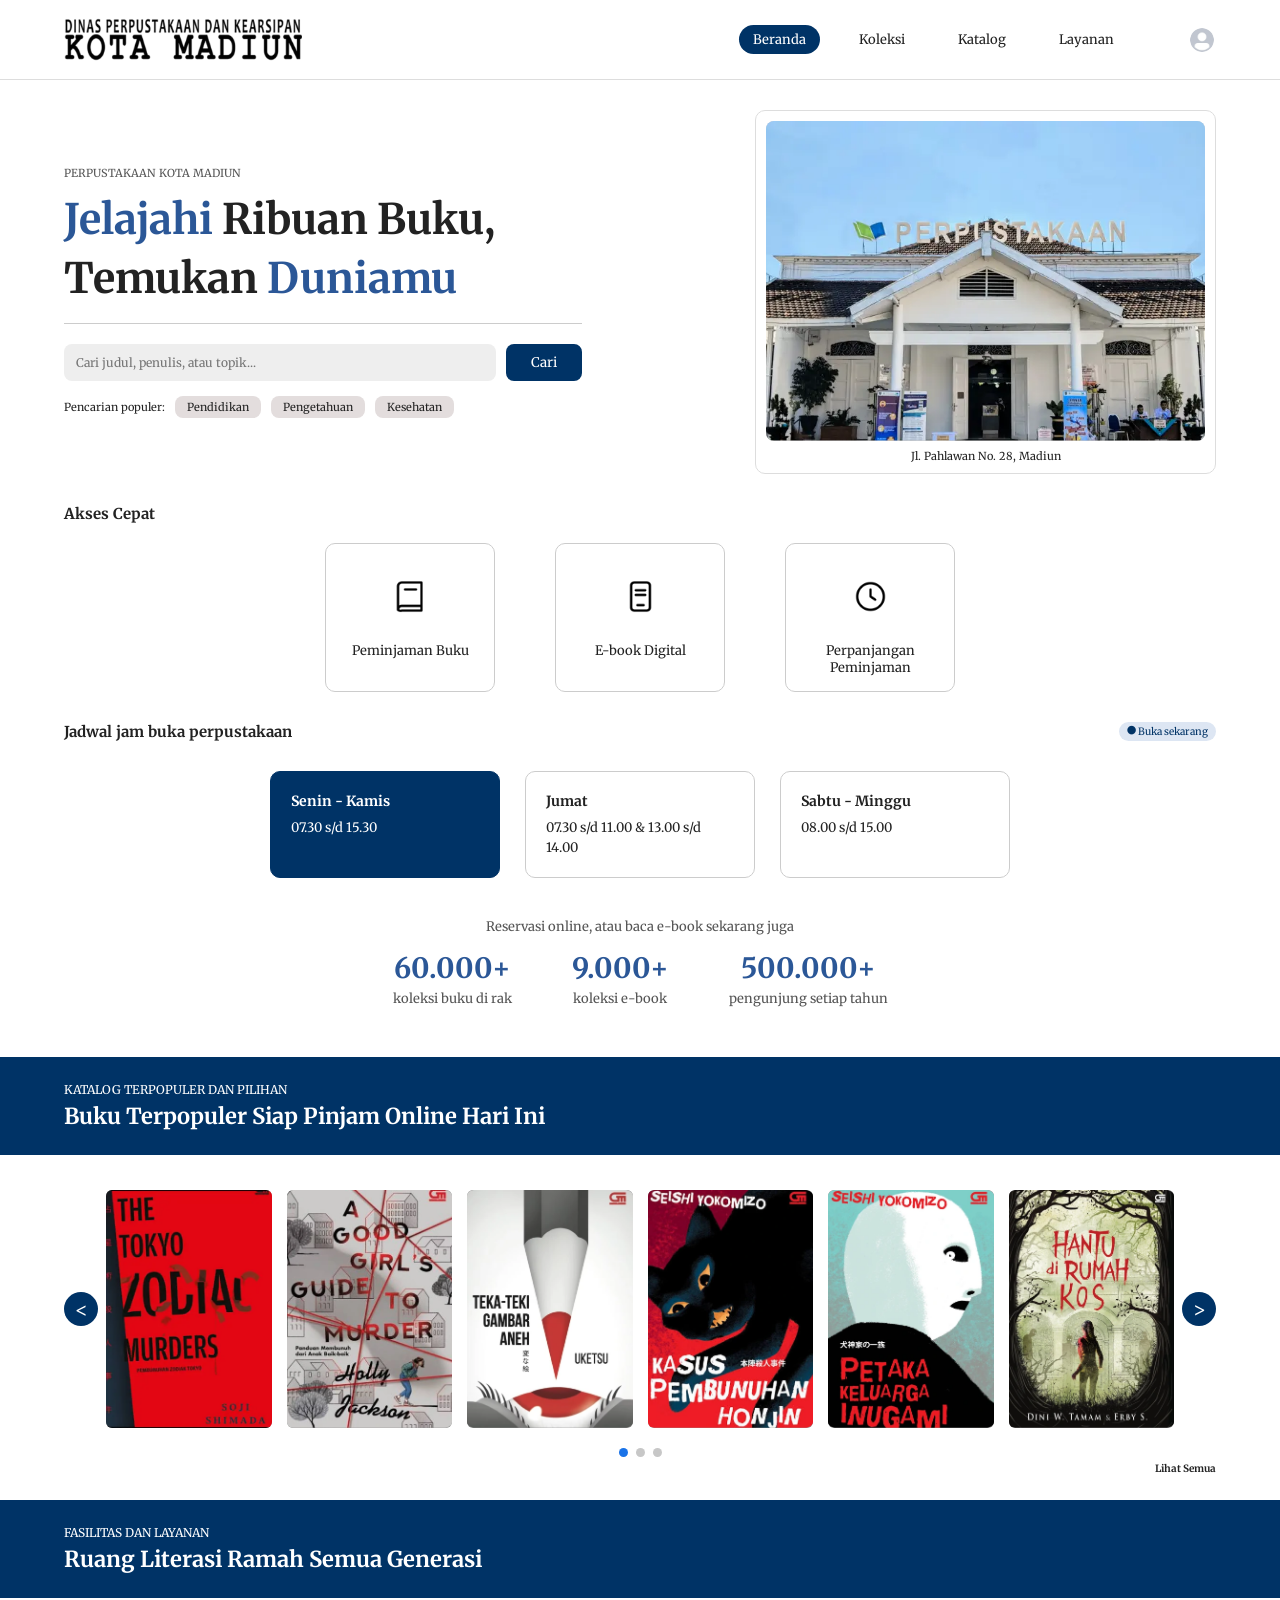
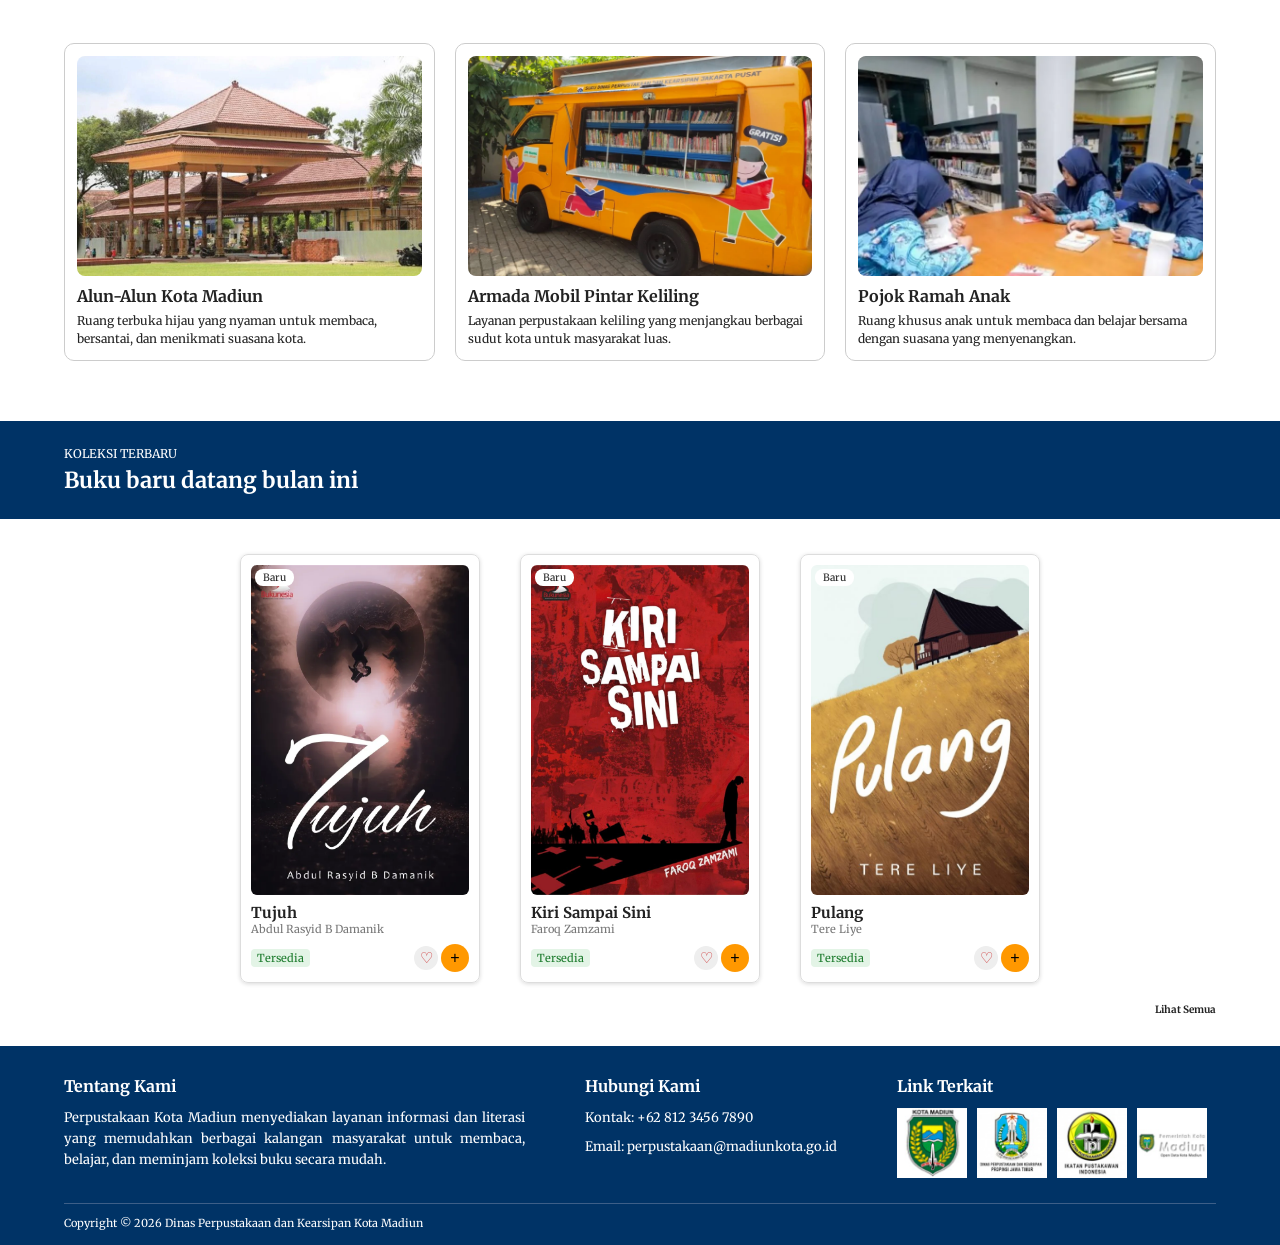
==== commit c21e0db4: "nambah animasi" ====
--- a/index.html
+++ b/index.html
@@ -25,7 +25,7 @@
         <a href="#" aria-current="page">Beranda</a>
         <a href="html/koleksi.html">Koleksi</a>
         <a href="html/katalog.html">Katalog</a>
-        <a href="#">Layanan</a>
+        <a href="html/layanan.html">Layanan</a>
       </nav>
       <a href="#" class="akun" aria-label="Profil pengguna" title="Profil pengguna">
         <img src="image/profil.webp" alt="Foto profil" class="foto-profil">
@@ -33,6 +33,7 @@
     </div>
   </header>
 
+  <main class="konten-beranda">
   <!-- hero section -->
   <section class="hero">
     <div class="hero-kiri">
@@ -254,6 +255,7 @@
   </section>
 
   <a href="#" class="lihat-semua kanan">Lihat Semua</a>
+  </main>
 
   <!-- footer -->
   <footer class="footer">
--- a/css/common.css
+++ b/css/common.css
@@ -29,6 +29,50 @@
 .header {
   border-bottom: 1px solid #dddddd;
   padding: 15px 0;
+  view-transition-name: page-header;
+}
+
+main {
+  view-transition-name: page-content;
+  animation: halaman-masuk-dari-bawah 420ms cubic-bezier(0.16, 1, 0.3, 1) both;
+}
+
+html.transisi-lintas-halaman main {
+  animation: none;
+}
+
+.footer {
+  view-transition-name: page-footer;
+}
+
+@view-transition {
+  navigation: auto;
+}
+
+::view-transition-old(page-header),
+::view-transition-old(page-footer) {
+  display: none;
+}
+
+::view-transition-new(page-header),
+::view-transition-new(page-footer) {
+  animation: none;
+}
+
+::view-transition-new(page-content) {
+  animation: halaman-masuk-dari-bawah 420ms cubic-bezier(0.16, 1, 0.3, 1) both;
+}
+
+@keyframes halaman-masuk-dari-bawah {
+  from {
+    opacity: 0;
+    transform: translateY(28px);
+  }
+
+  to {
+    opacity: 1;
+    transform: translateY(0);
+  }
 }
 
 .header-isi {
@@ -95,33 +139,24 @@
   outline: none;
 }
 
-body {
-  animation: halaman-masuk 220ms ease-out both;
-  transition: opacity 180ms ease, transform 180ms ease;
-}
-
-body.transisi-keluar {
-  animation: none;
-  opacity: 0;
-  transform: translateY(-4px);
-}
-
-@keyframes halaman-masuk {
-  from {
-    opacity: 0;
-    transform: translateY(4px);
-  }
-
-  to {
-    opacity: 1;
-    transform: translateY(0);
-  }
-}
-
 @media (prefers-reduced-motion: reduce) {
-  body {
+  ::view-transition-group(root),
+  ::view-transition-old(root),
+  ::view-transition-new(root),
+  ::view-transition-group(page-header),
+  ::view-transition-old(page-header),
+  ::view-transition-new(page-header),
+  ::view-transition-group(page-content),
+  ::view-transition-old(page-content),
+  ::view-transition-new(page-content),
+  ::view-transition-group(page-footer),
+  ::view-transition-old(page-footer),
+  ::view-transition-new(page-footer) {
+    animation: none !important;
+  }
+
+  main {
     animation: none;
-    transition: none;
   }
 }
 
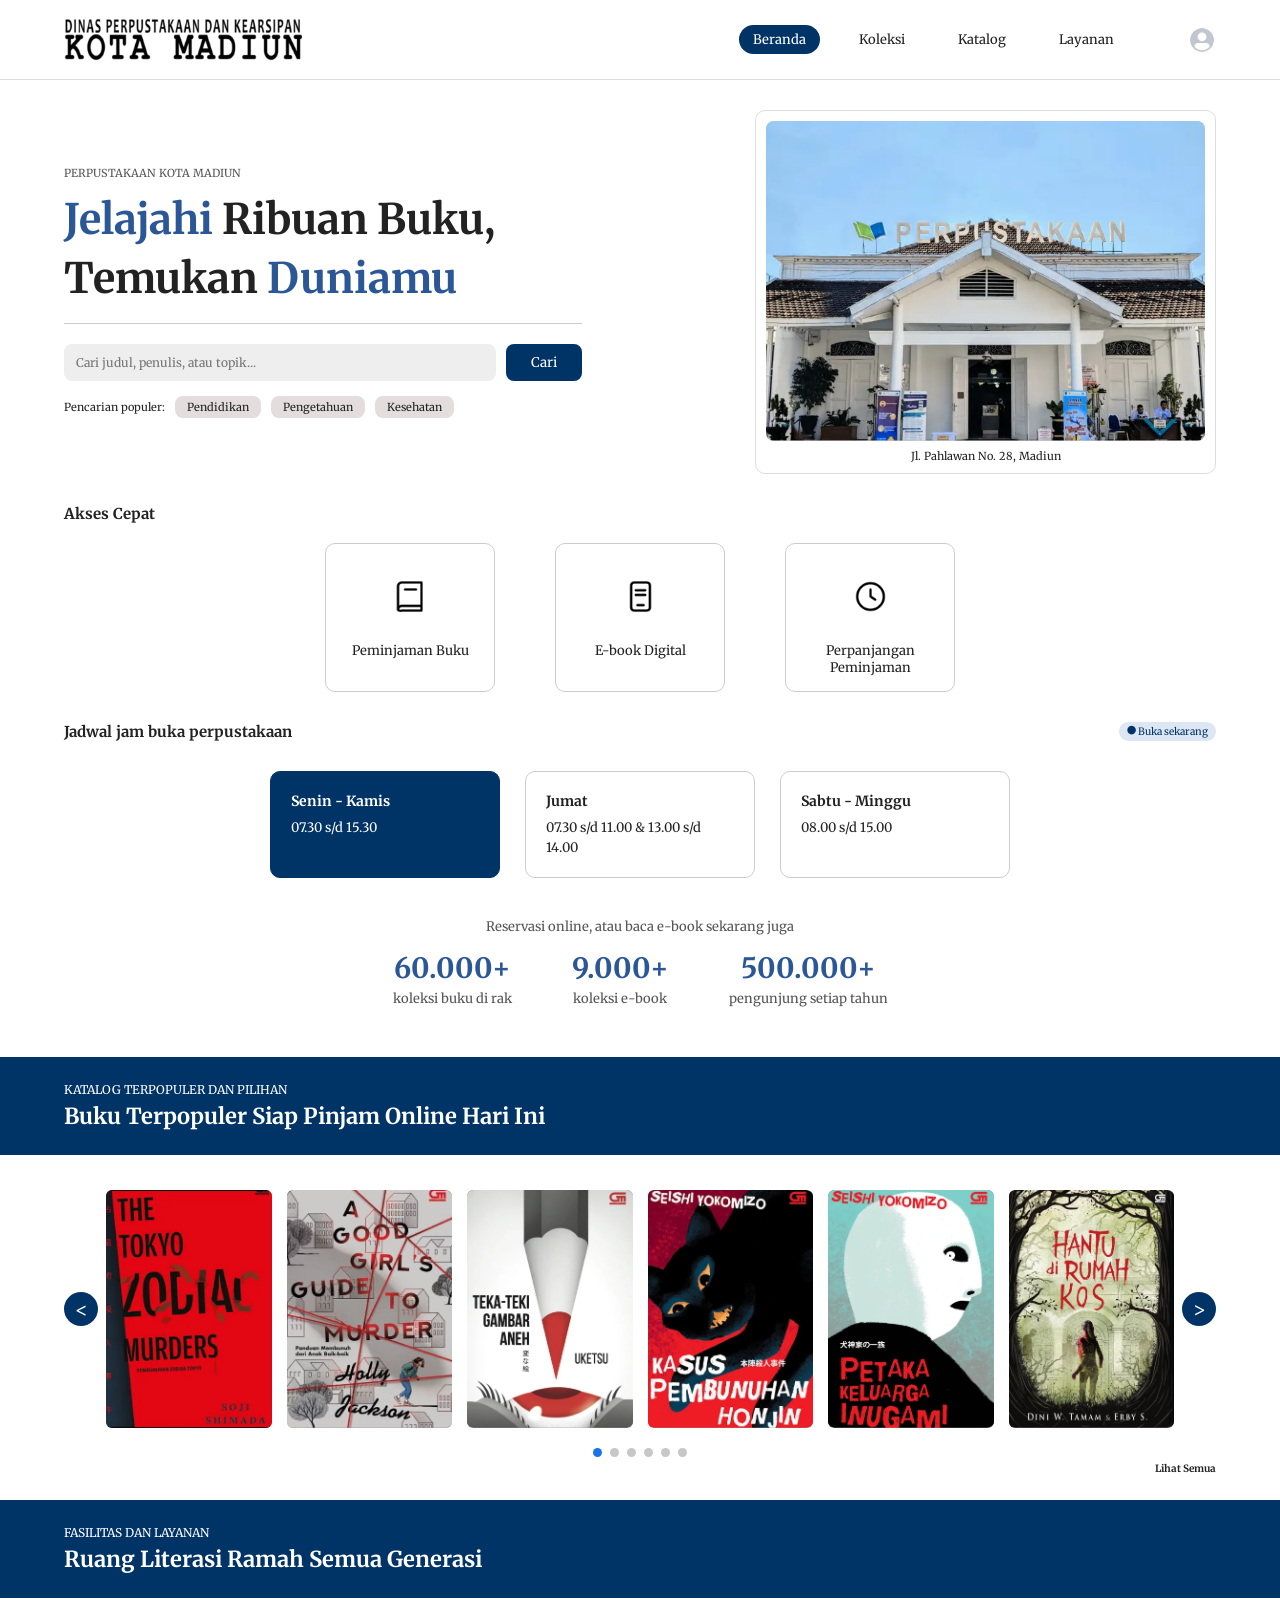
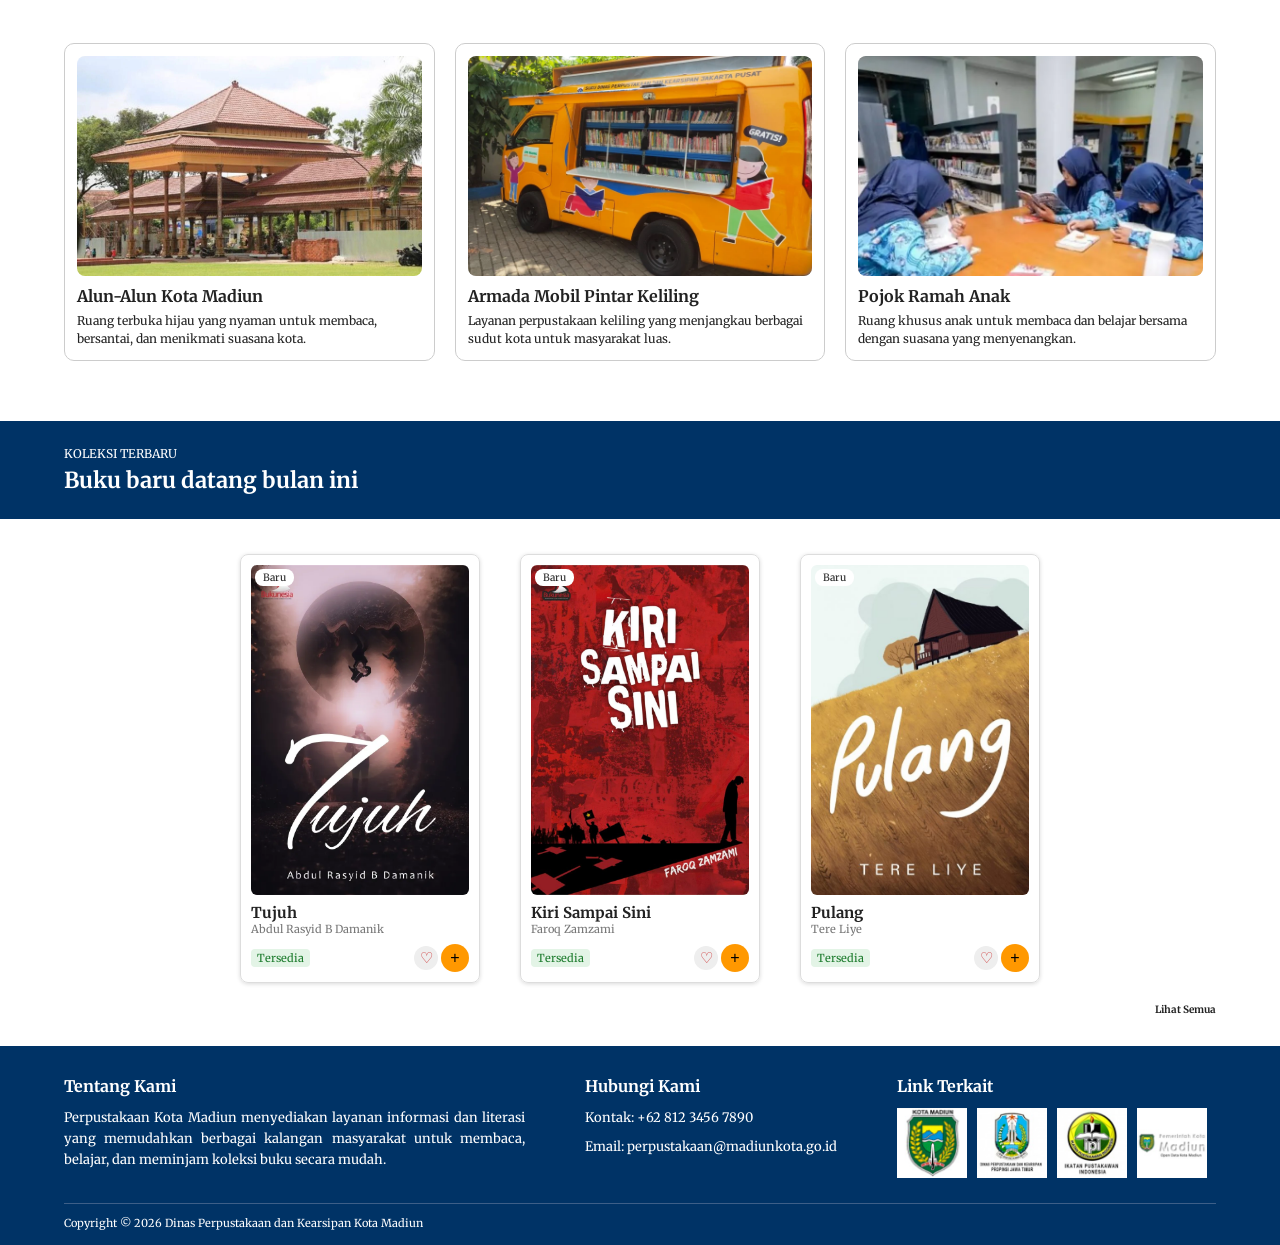
==== commit 07de2024: "penambahan buku dan sinopsisnya" ====
--- a/index.html
+++ b/index.html
@@ -137,27 +137,27 @@
         <div class="jalur-populer" id="jalur-populer">
           <div class="halaman-populer">
             <a class="sampul-populer tautan-detail-buku" href="html/detail-buku.html?id=tokyo-zodiac" aria-label="Buka detail The Tokyo Zodiac Murders">
-              <img src="image/cover1.webp" alt="Sampul The Tokyo Zodiac Murders">
+              <img src="image/cover/cover1.webp" alt="Sampul The Tokyo Zodiac Murders">
               <span class="buka-buku">Buka</span>
             </a>
             <a class="sampul-populer tautan-detail-buku" href="html/detail-buku.html?id=good-girl-murder" aria-label="Buka detail A Good Girl's Guide to Murder">
-              <img src="image/cover2.webp" alt="Sampul A Good Girl's Guide to Murder">
+              <img src="image/cover/cover2.webp" alt="Sampul A Good Girl's Guide to Murder">
               <span class="buka-buku">Buka</span>
             </a>
             <a class="sampul-populer tautan-detail-buku" href="html/detail-buku.html?id=teka-teki-gambar-aneh" aria-label="Buka detail Teka-Teki Gambar Aneh">
-              <img src="image/cover3.webp" alt="Sampul Teka-Teki Gambar Aneh">
+              <img src="image/cover/cover3.webp" alt="Sampul Teka-Teki Gambar Aneh">
               <span class="buka-buku">Buka</span>
             </a>
             <a class="sampul-populer tautan-detail-buku" href="html/detail-buku.html?id=kasus-honjin" aria-label="Buka detail Kasus Pembunuhan Honjin">
-              <img src="image/cover4.webp" alt="Sampul Kasus Pembunuhan Honjin">
+              <img src="image/cover/cover4.webp" alt="Sampul Kasus Pembunuhan Honjin">
               <span class="buka-buku">Buka</span>
             </a>
             <a class="sampul-populer tautan-detail-buku" href="html/detail-buku.html?id=petaka-inugami" aria-label="Buka detail Petaka Keluarga Inugami">
-              <img src="image/cover5.webp" alt="Sampul Petaka Keluarga Inugami">
+              <img src="image/cover/cover5.webp" alt="Sampul Petaka Keluarga Inugami">
               <span class="buka-buku">Buka</span>
             </a>
             <a class="sampul-populer tautan-detail-buku" href="html/detail-buku.html?id=hantu-rumah-kos" aria-label="Buka detail Hantu di Rumah Kos">
-              <img src="image/cover6.webp" alt="Sampul Hantu di Rumah Kos">
+              <img src="image/cover/cover6.webp" alt="Sampul Hantu di Rumah Kos">
               <span class="buka-buku">Buka</span>
             </a>
           </div>
@@ -208,7 +208,7 @@
     <div class="kartu-buku" data-book-id="tujuh">
       <span class="badge-baru">Baru</span>
       <a class="tautan-detail-buku" href="html/detail-buku.html?id=tujuh">
-        <img src="image/baru1.webp" alt="Sampul Tujuh">
+        <img src="image/cover/baru1.webp" alt="Sampul Tujuh">
         <h4>Tujuh</h4>
       </a>
       <p class="penulis">Abdul Rasyid B Damanik</p>
@@ -224,7 +224,7 @@
     <div class="kartu-buku" data-book-id="kiri-sampai-sini">
       <span class="badge-baru">Baru</span>
       <a class="tautan-detail-buku" href="html/detail-buku.html?id=kiri-sampai-sini">
-        <img src="image/baru3.webp" alt="Sampul Kiri Sampai Sini">
+        <img src="image/cover/baru3.webp" alt="Sampul Kiri Sampai Sini">
         <h4>Kiri Sampai Sini</h4>
       </a>
       <p class="penulis">Faroq Zamzami</p>
@@ -240,7 +240,7 @@
     <div class="kartu-buku" data-book-id="pulang">
       <span class="badge-baru">Baru</span>
       <a class="tautan-detail-buku" href="html/detail-buku.html?id=pulang">
-        <img src="image/baru2.webp" alt="Sampul Pulang">
+        <img src="image/cover/baru2.webp" alt="Sampul Pulang">
         <h4>Pulang</h4>
       </a>
       <p class="penulis">Tere Liye</p>
